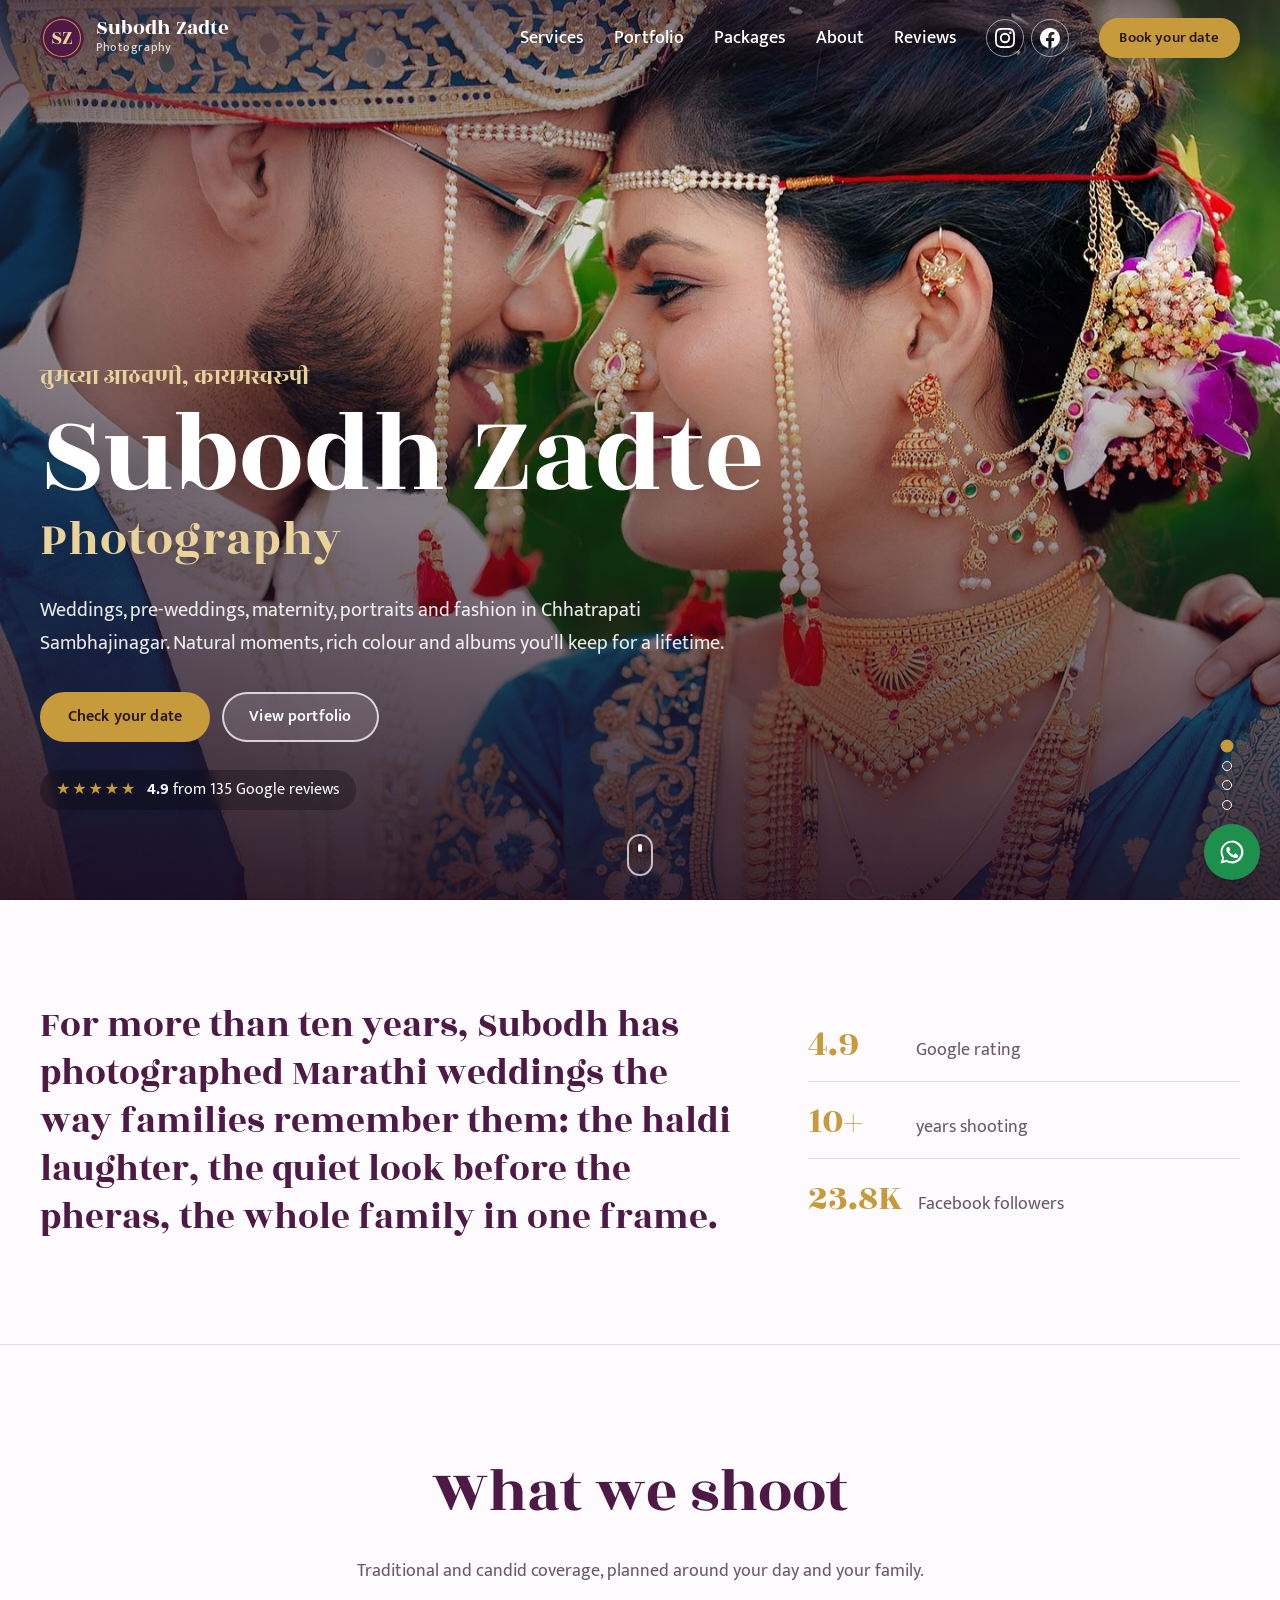
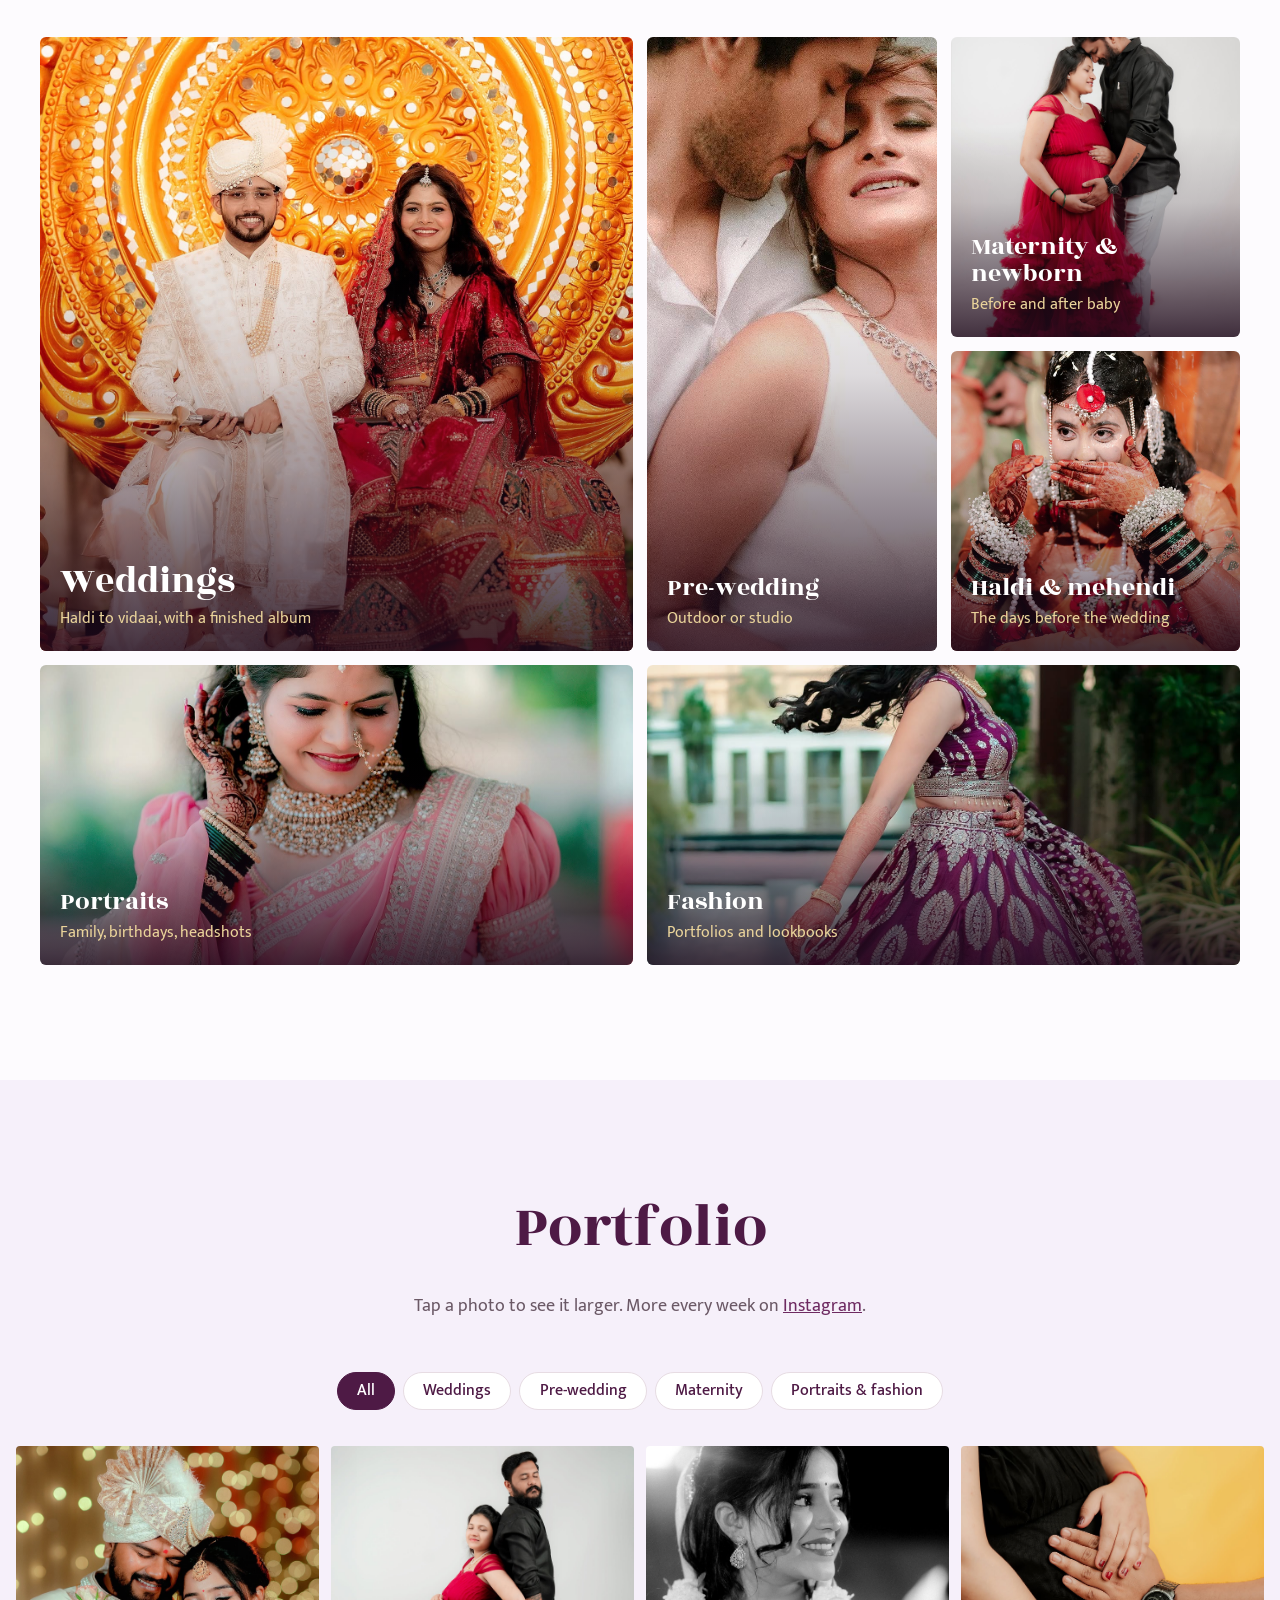
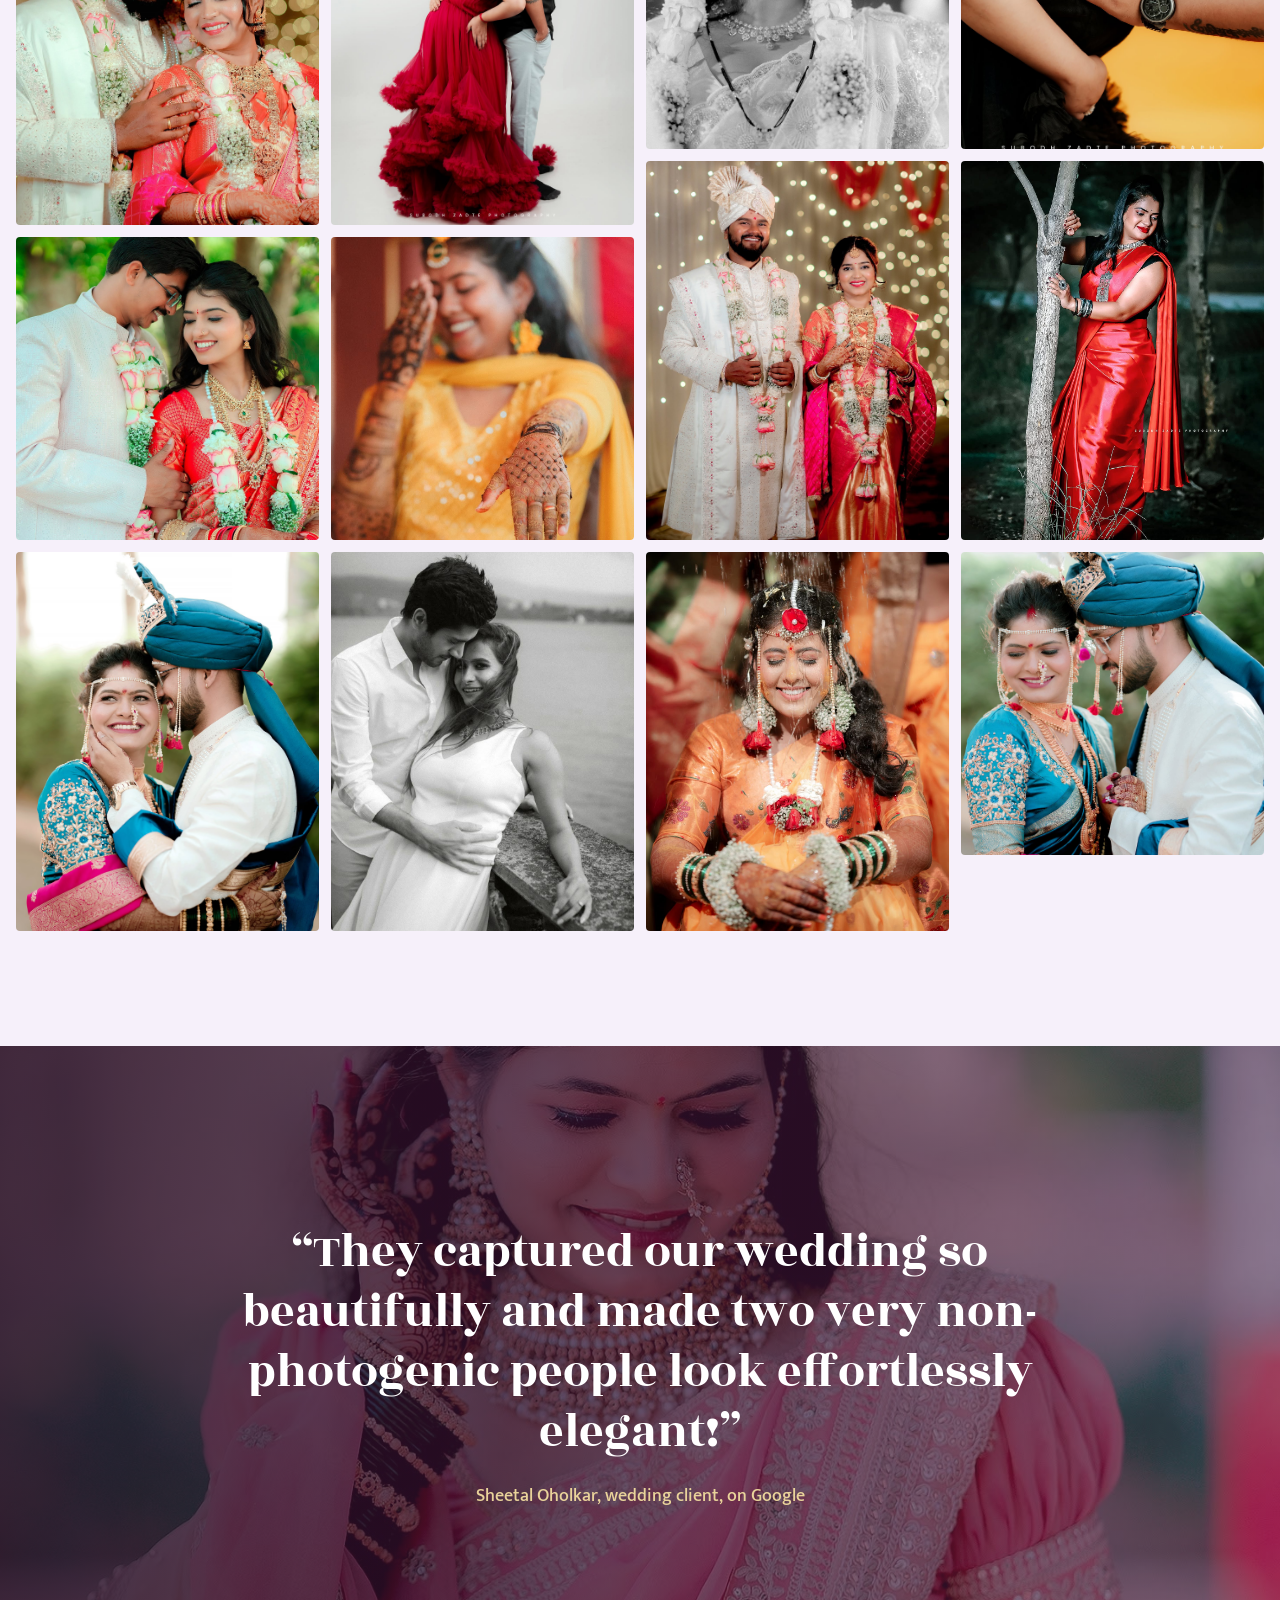
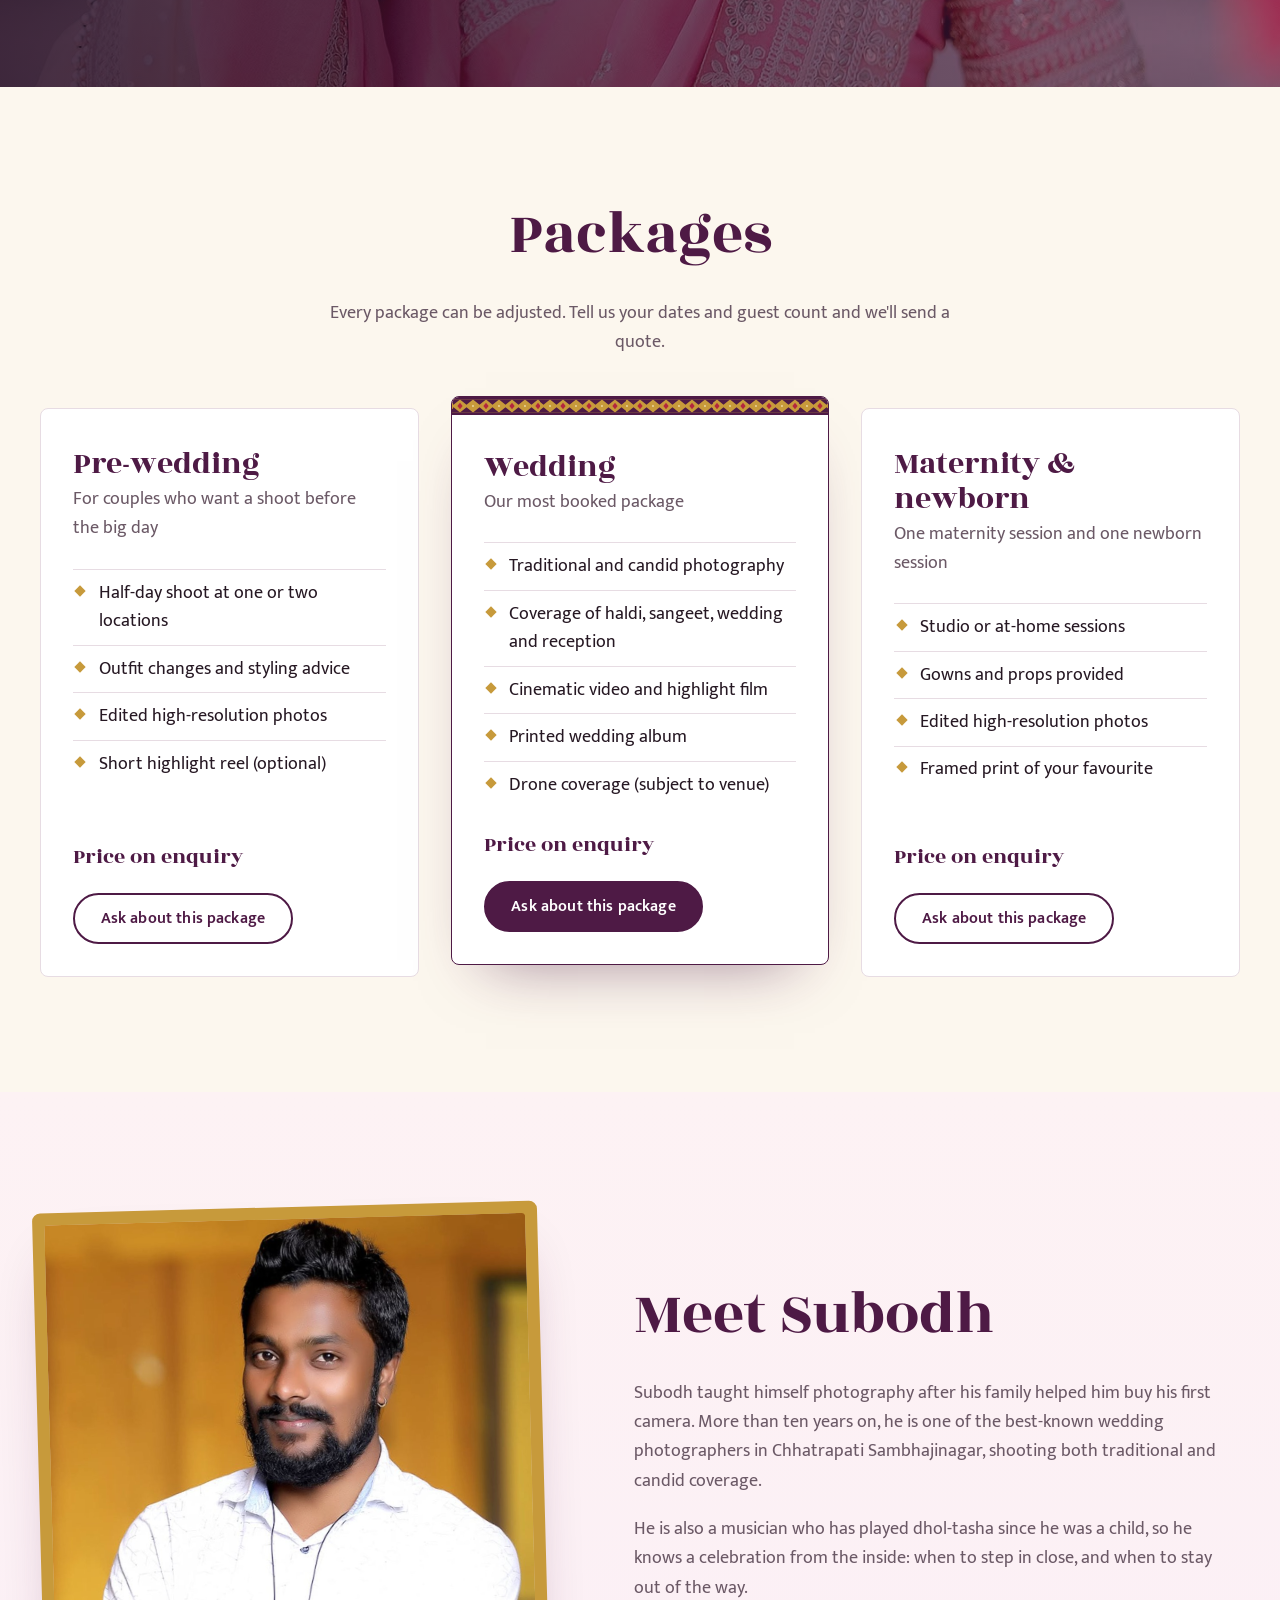
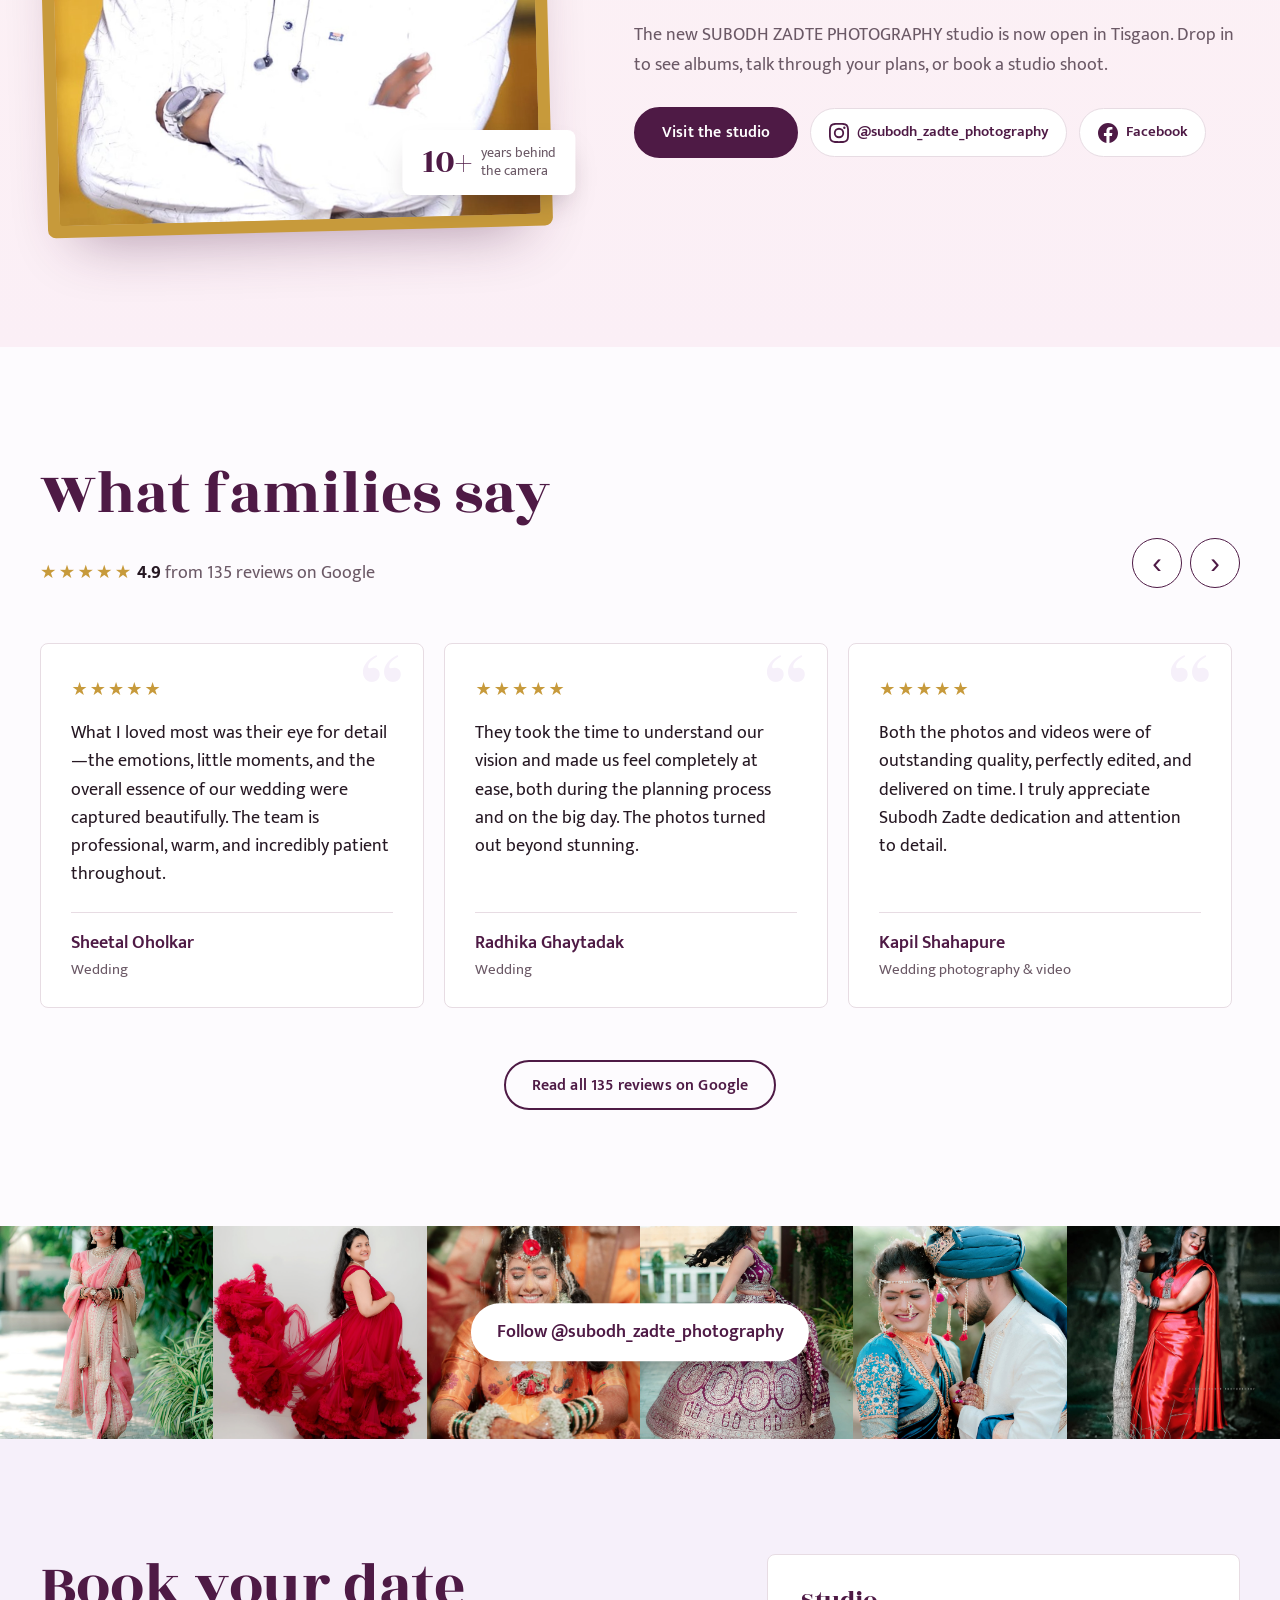
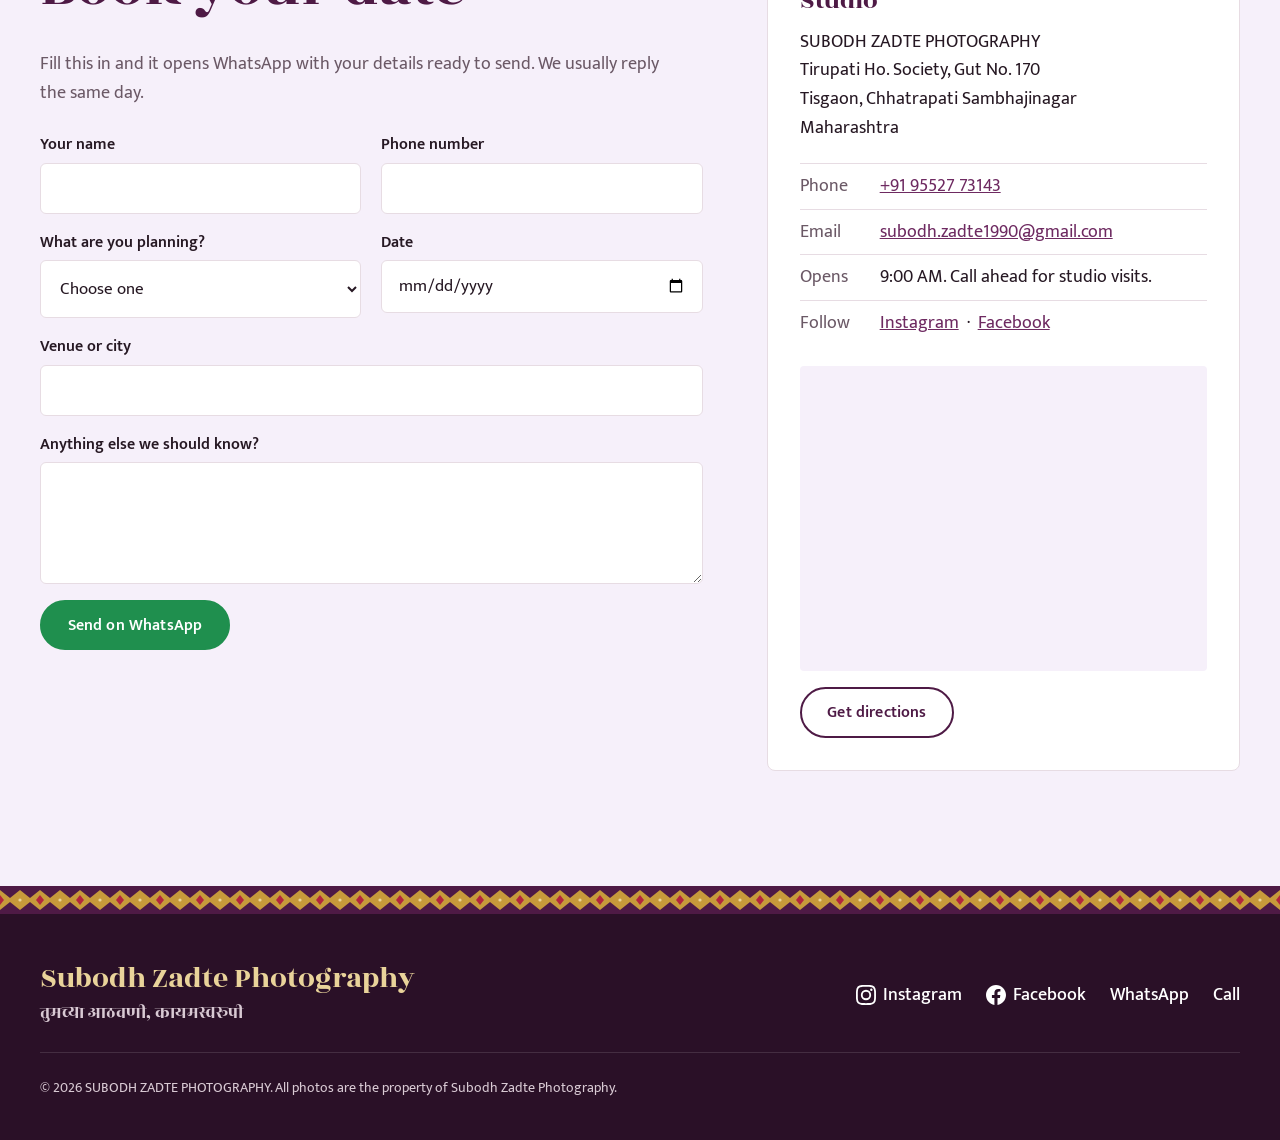
==== index.html @ 50c6add5 "init commit" ====
<!DOCTYPE html>
<html lang="en">
<head>
  <meta charset="utf-8">
  <meta name="viewport" content="width=device-width, initial-scale=1">
  <title>Subodh Zadte Photography | Wedding &amp; Portrait Photographer in Chhatrapati Sambhajinagar</title>
  <meta name="description" content="Wedding, pre-wedding, maternity, portrait and fashion photography in Chhatrapati Sambhajinagar (Aurangabad). Rated 4.9 on Google from 135 reviews. Check your date on WhatsApp.">
  <meta name="theme-color" content="#4E1A45">
  <meta property="og:title" content="Subodh Zadte Photography">
  <meta property="og:description" content="Wedding, pre-wedding, maternity, portrait and fashion photography in Chhatrapati Sambhajinagar.">
  <meta property="og:type" content="website">
  <meta property="og:image" content="images/og-image.jpg">
  <link rel="icon" href="images/favicon.svg" type="image/svg+xml">
  <link rel="preconnect" href="https://fonts.googleapis.com">
  <link rel="preconnect" href="https://fonts.gstatic.com" crossorigin>
  <link href="https://fonts.googleapis.com/css2?family=Mukta:wght@300;400;500;600;700&family=Rozha+One&display=swap" rel="stylesheet">
  <link rel="preload" as="image" href="images/hero-main.jpg">
  <link rel="stylesheet" href="css/style.css">
  <script type="application/ld+json">
  {
    "@context": "https://schema.org",
    "@type": "ProfessionalService",
    "name": "SUBODH ZADTE PHOTOGRAPHY",
    "description": "Wedding, pre-wedding, maternity, portrait and fashion photography.",
    "telephone": "+91-95527-73143",
    "email": "subodh.zadte1990@gmail.com",
    "image": "images/og-image.jpg",
    "address": {
      "@type": "PostalAddress",
      "streetAddress": "Tirupati Ho. Society, Gut No. 170",
      "addressLocality": "Tisgaon",
      "addressRegion": "Maharashtra",
      "addressCountry": "IN"
    },
    "sameAs": ["https://www.instagram.com/subodh_zadte_photography/", "https://www.facebook.com/subodhzadte143"]
  }
  </script>
</head>
<body>
  <a class="skip" href="#main">Skip to content</a>

  <header class="site-header" id="top">
    <div class="wrap header-inner">
      <a class="brand" href="#top" aria-label="Subodh Zadte Photography, home">
        <span class="brand-mark" aria-hidden="true">SZ</span>
        <span class="brand-name">Subodh Zadte<span>Photography</span></span>
      </a>
      <button class="nav-toggle" aria-expanded="false" aria-controls="site-nav">
        <span class="sr-only">Menu</span><span class="bars" aria-hidden="true"></span>
      </button>
      <nav id="site-nav" class="site-nav" aria-label="Main">
        <a href="#services">Services</a>
        <a href="#work">Portfolio</a>
        <a href="#packages">Packages</a>
        <a href="#about">About</a>
        <a href="#reviews">Reviews</a>
        <div class="social social-header"><a href="https://www.instagram.com/subodh_zadte_photography/" target="_blank" rel="noopener" aria-label="Instagram: @subodh_zadte_photography"><svg viewBox="0 0 24 24" width="20" height="20" aria-hidden="true"><path fill="currentColor" d="M12 2.2c3.2 0 3.6 0 4.8.1 3.3.1 4.8 1.7 4.9 4.9.1 1.3.1 1.6.1 4.8s0 3.6-.1 4.8c-.1 3.2-1.7 4.8-4.9 4.9-1.3.1-1.6.1-4.8.1s-3.6 0-4.8-.1c-3.3-.1-4.8-1.7-4.9-4.9C2.2 15.6 2.2 15.2 2.2 12s0-3.6.1-4.8C2.4 3.9 3.9 2.4 7.2 2.3 8.4 2.2 8.8 2.2 12 2.2zM12 0C8.7 0 8.3 0 7.1.1 2.7.3.3 2.7.1 7.1 0 8.3 0 8.7 0 12s0 3.7.1 4.9c.2 4.4 2.6 6.8 7 7 1.2.1 1.6.1 4.9.1s3.7 0 4.9-.1c4.4-.2 6.8-2.6 7-7 .1-1.2.1-1.6.1-4.9s0-3.7-.1-4.9c-.2-4.4-2.6-6.8-7-7C15.7 0 15.3 0 12 0zm0 5.8a6.2 6.2 0 1 0 0 12.4 6.2 6.2 0 0 0 0-12.4zM12 16a4 4 0 1 1 0-8 4 4 0 0 1 0 8zm6.4-11.8a1.4 1.4 0 1 0 0 2.9 1.4 1.4 0 0 0 0-2.9z"/></svg></a><a href="https://www.facebook.com/subodhzadte143" target="_blank" rel="noopener" aria-label="Facebook: Subodh Zadte"><svg viewBox="0 0 24 24" width="20" height="20" aria-hidden="true"><path fill="currentColor" d="M24 12.1C24 5.4 18.6 0 12 0S0 5.4 0 12.1c0 6 4.4 11 10.1 11.9v-8.4H7.1v-3.5h3V9.4c0-3 1.8-4.7 4.5-4.7 1.3 0 2.7.2 2.7.2v3h-1.5c-1.5 0-2 .9-2 1.9v2.3h3.4l-.5 3.5h-2.9V24C19.6 23.1 24 18.1 24 12.1z"/></svg></a></div>
        <a class="btn btn-small" href="#contact">Book your date</a>
      </nav>
    </div>
  </header>

  <main id="main">
    <!-- HERO: full-screen slideshow -->
    <section class="hero" aria-label="Featured photographs">
      <div class="hero-slides">
        <div class="hero-slide is-active" style="background-image:url('images/hero-main.jpg')" role="img" aria-label="Bride and groom in traditional Maharashtrian wedding attire"></div>
        <div class="hero-slide" data-bg="images/service-wedding.jpg" role="img" aria-label="Couple seated on a decorated wedding stage"></div>
        <div class="hero-slide" data-bg="images/prewedding-1.jpg" role="img" aria-label="Couple in garlands at their engagement"></div>
        <div class="hero-slide" data-bg="images/wedding-1.jpg" role="img" aria-label="Groom and bride smiling under fairy lights"></div>
      </div>
      <div class="hero-shade" aria-hidden="true"></div>
      <div class="wrap hero-content">
        <p class="hero-marathi" lang="mr">तुमच्या आठवणी, कायमस्वरूपी</p>
        <h1>Subodh Zadte<span>Photography</span></h1>
        <p class="hero-lede">Weddings, pre-weddings, maternity, portraits and fashion in Chhatrapati Sambhajinagar. Natural moments, rich colour and albums you'll keep for a lifetime.</p>
        <div class="hero-actions">
          <a class="btn btn-gold" href="#contact">Check your date</a>
          <a class="btn btn-light" href="#work">View portfolio</a>
        </div>
        <a class="hero-rating" href="https://www.google.com/search?q=subodh+zadte+photography" target="_blank" rel="noopener">
          <span class="stars" aria-hidden="true">★★★★★</span>
          <span><strong>4.9</strong> from 135 Google reviews</span>
        </a>
      </div>
      <div class="hero-dots" role="group" aria-label="Choose slide">
        <button class="is-active" aria-label="Slide 1"></button>
        <button aria-label="Slide 2"></button>
        <button aria-label="Slide 3"></button>
        <button aria-label="Slide 4"></button>
      </div>
      <a class="hero-scroll" href="#intro" aria-label="Scroll to introduction"><span></span></a>
    </section>

    <!-- INTRO -->
    <section class="intro" id="intro">
      <div class="wrap intro-inner">
        <p class="intro-text">For more than ten years, Subodh has photographed Marathi weddings the way families remember them: the haldi laughter, the quiet look before the pheras, the whole family in one frame.</p>
        <ul class="facts">
          <li><strong>4.9</strong><span>Google rating</span></li>
          <li><strong>10+</strong><span>years shooting</span></li>
          <li><strong>23.8K</strong><span>Facebook followers</span></li>
        </ul>
      </div>
    </section>

    <!-- SERVICES -->
    <section class="section" id="services">
      <div class="wrap">
        <header class="section-head center">
          <h2>What we shoot</h2>
          <p>Traditional and candid coverage, planned around your day and your family.</p>
        </header>
        <div class="services">
          <a class="service service-lg" href="#contact" data-package="Wedding">
            <span class="ph" data-img="images/service-wedding.jpg" role="img" aria-label="Wedding couple on stage"></span>
            <div class="service-text"><h3>Weddings</h3><span>Haldi to vidaai, with a finished album</span></div>
          </a>
          <a class="service" href="#contact" data-package="Pre-wedding">
            <span class="ph" data-img="images/service-prewedding.jpg" role="img" aria-label="Pre-wedding couple"></span>
            <div class="service-text"><h3>Pre-wedding</h3><span>Outdoor or studio</span></div>
          </a>
          <a class="service" href="#contact" data-package="Maternity">
            <span class="ph" data-img="images/service-maternity.jpg" role="img" aria-label="Maternity shoot"></span>
            <div class="service-text"><h3>Maternity &amp; newborn</h3><span>Before and after baby</span></div>
          </a>
          <a class="service" href="#contact" data-package="Wedding">
            <span class="ph" data-img="images/service-haldi.jpg" role="img" aria-label="Bride at her haldi"></span>
            <div class="service-text"><h3>Haldi &amp; mehendi</h3><span>The days before the wedding</span></div>
          </a>
          <a class="service" href="#contact" data-package="Portrait / family">
            <span class="ph" data-img="images/service-portrait.jpg" role="img" aria-label="Portrait in a pink saree"></span>
            <div class="service-text"><h3>Portraits</h3><span>Family, birthdays, headshots</span></div>
          </a>
          <a class="service" href="#contact" data-package="Fashion">
            <span class="ph" data-img="images/service-fashion.jpg" role="img" aria-label="Fashion shoot in a lehenga"></span>
            <div class="service-text"><h3>Fashion</h3><span>Portfolios and lookbooks</span></div>
          </a>
        </div>
      </div>
    </section>

    <!-- GALLERY -->
    <section class="section section-tint" id="work">
      <div class="wrap wrap-wide">
        <header class="section-head center">
          <h2>Portfolio</h2>
          <p>Tap a photo to see it larger. More every week on <a href="https://www.instagram.com/subodh_zadte_photography/" target="_blank" rel="noopener">Instagram</a>.</p>
        </header>
        <div class="filters" role="group" aria-label="Filter photos">
          <button class="chip is-active" data-filter="all" aria-pressed="true">All</button>
          <button class="chip" data-filter="wedding" aria-pressed="false">Weddings</button>
          <button class="chip" data-filter="prewedding" aria-pressed="false">Pre-wedding</button>
          <button class="chip" data-filter="maternity" aria-pressed="false">Maternity</button>
          <button class="chip" data-filter="portrait" aria-pressed="false">Portraits &amp; fashion</button>
        </div>
        <div class="gallery">
          <button class="shot tall" data-cat="wedding"><span class="ph" data-img="images/wedding-1.jpg"></span><span class="sr-only">Groom and bride under fairy lights</span></button>
          <button class="shot"      data-cat="prewedding"><span class="ph" data-img="images/prewedding-1.jpg"></span><span class="sr-only">Engagement couple with garlands</span></button>
          <button class="shot tall" data-cat="wedding"><span class="ph" data-img="images/wedding-2.jpg"></span><span class="sr-only">Couple in blue pheta and Paithani</span></button>
          <button class="shot tall" data-cat="maternity"><span class="ph" data-img="images/maternity-1.jpg"></span><span class="sr-only">Maternity couple in the studio</span></button>
          <button class="shot"      data-cat="wedding"><span class="ph" data-img="images/wedding-4.jpg"></span><span class="sr-only">Bride showing her mehendi</span></button>
          <button class="shot tall" data-cat="prewedding"><span class="ph" data-img="images/prewedding-2.jpg"></span><span class="sr-only">Black and white pre-wedding portrait by the lake</span></button>
          <button class="shot"      data-cat="portrait"><span class="ph" data-img="images/portrait-1.jpg"></span><span class="sr-only">Black and white bridal portrait</span></button>
          <button class="shot tall" data-cat="wedding"><span class="ph" data-img="images/wedding-3.jpg"></span><span class="sr-only">Bride and groom with varmala</span></button>
          <button class="shot tall" data-cat="wedding"><span class="ph" data-img="images/wedding-5.jpg"></span><span class="sr-only">Bride laughing at her haldi</span></button>
          <button class="shot"      data-cat="maternity"><span class="ph" data-img="images/maternity-2.jpg"></span><span class="sr-only">Hands on a baby bump</span></button>
          <button class="shot tall" data-cat="portrait"><span class="ph" data-img="images/fashion-1.jpg"></span><span class="sr-only">Portrait in a red saree in the woods</span></button>
          <button class="shot"      data-cat="prewedding"><span class="ph" data-img="images/prewedding-3.jpg"></span><span class="sr-only">Couple sharing a quiet moment</span></button>
        </div>
      </div>
    </section>

    <!-- QUOTE BAND -->
    <section class="quote-band" aria-label="Client review">
      <div class="quote-bg" data-bg="images/service-portrait.jpg" aria-hidden="true"></div>
      <figure class="wrap quote-inner">
        <blockquote>“They captured our wedding so beautifully and made two very non-photogenic people look effortlessly elegant!”</blockquote>
        <figcaption>Sheetal Oholkar, wedding client, on Google</figcaption>
      </figure>
    </section>

    <!-- PACKAGES -->
    <section class="section section-champagne" id="packages">
      <div class="wrap">
        <header class="section-head center">
          <h2>Packages</h2>
          <p>Every package can be adjusted. Tell us your dates and guest count and we'll send a quote.</p>
        </header>
        <div class="packages">
          <article class="package">
            <h3>Pre-wedding</h3>
            <p class="package-for">For couples who want a shoot before the big day</p>
            <ul>
              <li>Half-day shoot at one or two locations</li>
              <li>Outfit changes and styling advice</li>
              <li>Edited high-resolution photos</li>
              <li>Short highlight reel (optional)</li>
            </ul>
            <p class="price" data-price="">Price on enquiry</p>
            <a class="btn btn-ghost" href="#contact" data-package="Pre-wedding">Ask about this package</a>
          </article>
          <article class="package package-main">
            <div class="zari zari-thin" aria-hidden="true"></div>
            <h3>Wedding</h3>
            <p class="package-for">Our most booked package</p>
            <ul>
              <li>Traditional and candid photography</li>
              <li>Coverage of haldi, sangeet, wedding and reception</li>
              <li>Cinematic video and highlight film</li>
              <li>Printed wedding album</li>
              <li>Drone coverage (subject to venue)</li>
            </ul>
            <p class="price" data-price="">Price on enquiry</p>
            <a class="btn" href="#contact" data-package="Wedding">Ask about this package</a>
          </article>
          <article class="package">
            <h3>Maternity &amp; newborn</h3>
            <p class="package-for">One maternity session and one newborn session</p>
            <ul>
              <li>Studio or at-home sessions</li>
              <li>Gowns and props provided</li>
              <li>Edited high-resolution photos</li>
              <li>Framed print of your favourite</li>
            </ul>
            <p class="price" data-price="">Price on enquiry</p>
            <a class="btn btn-ghost" href="#contact" data-package="Maternity &amp; newborn">Ask about this package</a>
          </article>
        </div>
      </div>
    </section>

    <!-- ABOUT -->
    <section class="section section-blush" id="about">
      <div class="wrap about-grid">
        <div class="about-photo">
          <div class="ph" data-img="images/about-subodh.jpg" role="img" aria-label="Portrait of Subodh Zadte"></div>
          <div class="about-badge"><strong>10+</strong><span>years behind<br>the camera</span></div>
        </div>
        <div class="about-copy">
          <h2>Meet Subodh</h2>
          <p>Subodh taught himself photography after his family helped him buy his first camera. More than ten years on, he is one of the best-known wedding photographers in Chhatrapati Sambhajinagar, shooting both traditional and candid coverage.</p>
          <p>He is also a musician who has played dhol-tasha since he was a child, so he knows a celebration from the inside: when to step in close, and when to stay out of the way.</p>
          <p>The new SUBODH ZADTE PHOTOGRAPHY studio is now open in Tisgaon. Drop in to see albums, talk through your plans, or book a studio shoot.</p>
          <div class="about-actions">
            <a class="btn" href="#contact">Visit the studio</a>
            <a class="social-pill" href="https://www.instagram.com/subodh_zadte_photography/" target="_blank" rel="noopener"><svg viewBox="0 0 24 24" width="20" height="20" aria-hidden="true"><path fill="currentColor" d="M12 2.2c3.2 0 3.6 0 4.8.1 3.3.1 4.8 1.7 4.9 4.9.1 1.3.1 1.6.1 4.8s0 3.6-.1 4.8c-.1 3.2-1.7 4.8-4.9 4.9-1.3.1-1.6.1-4.8.1s-3.6 0-4.8-.1c-3.3-.1-4.8-1.7-4.9-4.9C2.2 15.6 2.2 15.2 2.2 12s0-3.6.1-4.8C2.4 3.9 3.9 2.4 7.2 2.3 8.4 2.2 8.8 2.2 12 2.2zM12 0C8.7 0 8.3 0 7.1.1 2.7.3.3 2.7.1 7.1 0 8.3 0 8.7 0 12s0 3.7.1 4.9c.2 4.4 2.6 6.8 7 7 1.2.1 1.6.1 4.9.1s3.7 0 4.9-.1c4.4-.2 6.8-2.6 7-7 .1-1.2.1-1.6.1-4.9s0-3.7-.1-4.9c-.2-4.4-2.6-6.8-7-7C15.7 0 15.3 0 12 0zm0 5.8a6.2 6.2 0 1 0 0 12.4 6.2 6.2 0 0 0 0-12.4zM12 16a4 4 0 1 1 0-8 4 4 0 0 1 0 8zm6.4-11.8a1.4 1.4 0 1 0 0 2.9 1.4 1.4 0 0 0 0-2.9z"/></svg><span>@subodh_zadte_photography</span></a>
            <a class="social-pill" href="https://www.facebook.com/subodhzadte143" target="_blank" rel="noopener"><svg viewBox="0 0 24 24" width="20" height="20" aria-hidden="true"><path fill="currentColor" d="M24 12.1C24 5.4 18.6 0 12 0S0 5.4 0 12.1c0 6 4.4 11 10.1 11.9v-8.4H7.1v-3.5h3V9.4c0-3 1.8-4.7 4.5-4.7 1.3 0 2.7.2 2.7.2v3h-1.5c-1.5 0-2 .9-2 1.9v2.3h3.4l-.5 3.5h-2.9V24C19.6 23.1 24 18.1 24 12.1z"/></svg><span>Facebook</span></a>
          </div>
        </div>
      </div>
    </section>

    <!-- REVIEWS -->
    <section class="section" id="reviews">
      <div class="wrap">
        <header class="section-head reviews-head">
          <div>
            <h2>What families say</h2>
            <p class="google-score"><span class="stars" aria-hidden="true">★★★★★</span> <strong>4.9</strong> from 135 reviews on Google</p>
          </div>
          <div class="slider-nav">
            <button class="slider-btn" data-dir="-1" aria-label="Previous reviews">&#8249;</button>
            <button class="slider-btn" data-dir="1" aria-label="Next reviews">&#8250;</button>
          </div>
        </header>
        <!-- Excerpts from public Google reviews, quoted word for word. -->
        <div class="reviews-track" tabindex="0" aria-label="Client reviews, scroll sideways for more">
          <figure class="review">
            <div class="stars" aria-label="5 out of 5 stars">★★★★★</div>
            <blockquote>What I loved most was their eye for detail—the emotions, little moments, and the overall essence of our wedding were captured beautifully. The team is professional, warm, and incredibly patient throughout.</blockquote>
            <figcaption><strong>Sheetal Oholkar</strong><span>Wedding</span></figcaption>
          </figure>
          <figure class="review">
            <div class="stars" aria-label="5 out of 5 stars">★★★★★</div>
            <blockquote>They took the time to understand our vision and made us feel completely at ease, both during the planning process and on the big day. The photos turned out beyond stunning.</blockquote>
            <figcaption><strong>Radhika Ghaytadak</strong><span>Wedding</span></figcaption>
          </figure>
          <figure class="review">
            <div class="stars" aria-label="5 out of 5 stars">★★★★★</div>
            <blockquote>Both the photos and videos were of outstanding quality, perfectly edited, and delivered on time. I truly appreciate Subodh Zadte dedication and attention to detail.</blockquote>
            <figcaption><strong>Kapil Shahapure</strong><span>Wedding photography &amp; video</span></figcaption>
          </figure>
          <figure class="review">
            <div class="stars" aria-label="5 out of 5 stars">★★★★★</div>
            <blockquote>Not only his images are stunning, but his editing and color work are really very great. … Subodh really surprised me and my family with his awesome album design.</blockquote>
            <figcaption><strong>Gaurav Sanap</strong><span>Engagement</span></figcaption>
          </figure>
          <figure class="review">
            <div class="stars" aria-label="5 out of 5 stars">★★★★★</div>
            <blockquote lang="mr">Subodh zadte यांची फोटोग्राफी खूप उत्तम आहे कारण त्यांनी काढलेला प्रत्येक फोटो खूप natural वाटतो..</blockquote>
            <figcaption><strong>Pooja Pawar</strong><span>Photoshoot</span></figcaption>
          </figure>
          <figure class="review">
            <div class="stars" aria-label="5 out of 5 stars">★★★★★</div>
            <blockquote>He brings amazing poses out of us, a very different kind of perception and frame selection, We were just enjoying the Day without knowing we are on photo shoot.</blockquote>
            <figcaption><strong>Vishal Rajguru</strong><span>Photoshoot</span></figcaption>
          </figure>
          <figure class="review">
            <div class="stars" aria-label="5 out of 5 stars">★★★★★</div>
            <blockquote>Absolutely loved the video♥️ The editing is beautiful, creative, and perfectly captured every special moment.</blockquote>
            <figcaption><strong>Anushka Joshi</strong><span>Video</span></figcaption>
          </figure>
          <figure class="review">
            <div class="stars" aria-label="5 out of 5 stars">★★★★★</div>
            <blockquote>SUBODH ZADTE was professional, friendly, and made everyone feel at ease throughout the shoot. … The colors were vibrant, and the composition was perfect.</blockquote>
            <figcaption><strong>Swapnil Rothe</strong><span>Engagement</span></figcaption>
          </figure>
        </div>
        <p class="reviews-more"><a class="btn btn-ghost" href="https://www.google.com/search?q=subodh+zadte+photography" target="_blank" rel="noopener">Read all 135 reviews on Google</a></p>
      </div>
    </section>

    <!-- INSTAGRAM STRIP -->
    <section class="insta" aria-label="Instagram">
      <a class="insta-grid" href="https://www.instagram.com/subodh_zadte_photography/" target="_blank" rel="noopener">
        <span class="ph" data-img="images/hero-2.jpg"></span>
        <span class="ph" data-img="images/hero-3.jpg"></span>
        <span class="ph" data-img="images/wedding-5.jpg"></span>
        <span class="ph" data-img="images/service-fashion.jpg"></span>
        <span class="ph" data-img="images/prewedding-3.jpg"></span>
        <span class="ph" data-img="images/fashion-1.jpg"></span>
        <span class="insta-label">Follow @subodh_zadte_photography</span>
      </a>
    </section>

    <!-- CONTACT -->
    <section class="section section-tint" id="contact">
      <div class="wrap contact-grid">
        <div class="contact-form-wrap">
          <h2>Book your date</h2>
          <p>Fill this in and it opens WhatsApp with your details ready to send. We usually reply the same day.</p>
          <form id="enquiry" class="enquiry" novalidate>
            <div class="field">
              <label for="f-name">Your name</label>
              <input id="f-name" name="name" type="text" autocomplete="name" required>
            </div>
            <div class="field">
              <label for="f-phone">Phone number</label>
              <input id="f-phone" name="phone" type="tel" autocomplete="tel" inputmode="tel" required>
            </div>
            <div class="field">
              <label for="f-type">What are you planning?</label>
              <select id="f-type" name="type" required>
                <option value="">Choose one</option>
                <option>Wedding</option>
                <option>Pre-wedding</option>
                <option>Engagement</option>
                <option>Maternity</option>
                <option>Newborn</option>
                <option>Maternity &amp; newborn</option>
                <option>Portrait / family</option>
                <option>Fashion</option>
                <option>Something else</option>
              </select>
            </div>
            <div class="field">
              <label for="f-date">Date</label>
              <input id="f-date" name="date" type="date">
            </div>
            <div class="field field-full">
              <label for="f-venue">Venue or city</label>
              <input id="f-venue" name="venue" type="text">
            </div>
            <div class="field field-full">
              <label for="f-msg">Anything else we should know?</label>
              <textarea id="f-msg" name="message" rows="4"></textarea>
            </div>
            <p class="form-error" id="form-error" role="alert" hidden></p>
            <button class="btn btn-wa" type="submit">Send on WhatsApp</button>
          </form>
        </div>

        <aside class="contact-info">
          <h3>Studio</h3>
          <address>
            SUBODH ZADTE PHOTOGRAPHY<br>
            Tirupati Ho. Society, Gut No. 170<br>
            Tisgaon, Chhatrapati Sambhajinagar<br>
            Maharashtra
          </address>
          <dl class="contact-list">
            <div><dt>Phone</dt><dd><a href="tel:+919552773143">+91 95527 73143</a></dd></div>
            <div><dt>Email</dt><dd><a href="mailto:subodh.zadte1990@gmail.com">subodh.zadte1990@gmail.com</a></dd></div>
            <div><dt>Opens</dt><dd>9:00 AM. Call ahead for studio visits.</dd></div>
            <div><dt>Follow</dt><dd><a href="https://www.instagram.com/subodh_zadte_photography/" target="_blank" rel="noopener">Instagram</a> &nbsp;·&nbsp; <a href="https://www.facebook.com/subodhzadte143" target="_blank" rel="noopener">Facebook</a></dd></div>
          </dl>
          <div class="map">
            <iframe title="Map to SUBODH ZADTE PHOTOGRAPHY" loading="lazy" referrerpolicy="no-referrer-when-downgrade"
              src="https://www.google.com/maps?q=SUBODH+ZADTE+PHOTOGRAPHY+Tisgaon+Maharashtra&output=embed"></iframe>
          </div>
          <a class="btn btn-ghost" href="https://www.google.com/maps/search/?api=1&query=SUBODH+ZADTE+PHOTOGRAPHY+Tisgaon" target="_blank" rel="noopener">Get directions</a>
        </aside>
      </div>
    </section>
  </main>

  <footer class="site-footer">
    <div class="zari zari-band" aria-hidden="true"></div>
    <div class="wrap footer-inner">
      <div>
        <p class="footer-brand">Subodh Zadte Photography</p>
        <p lang="mr" class="footer-marathi">तुमच्या आठवणी, कायमस्वरूपी</p>
      </div>
      <nav class="footer-links" aria-label="Social">
        <a class="footer-icon" href="https://www.instagram.com/subodh_zadte_photography/" target="_blank" rel="noopener"><svg viewBox="0 0 24 24" width="20" height="20" aria-hidden="true"><path fill="currentColor" d="M12 2.2c3.2 0 3.6 0 4.8.1 3.3.1 4.8 1.7 4.9 4.9.1 1.3.1 1.6.1 4.8s0 3.6-.1 4.8c-.1 3.2-1.7 4.8-4.9 4.9-1.3.1-1.6.1-4.8.1s-3.6 0-4.8-.1c-3.3-.1-4.8-1.7-4.9-4.9C2.2 15.6 2.2 15.2 2.2 12s0-3.6.1-4.8C2.4 3.9 3.9 2.4 7.2 2.3 8.4 2.2 8.8 2.2 12 2.2zM12 0C8.7 0 8.3 0 7.1.1 2.7.3.3 2.7.1 7.1 0 8.3 0 8.7 0 12s0 3.7.1 4.9c.2 4.4 2.6 6.8 7 7 1.2.1 1.6.1 4.9.1s3.7 0 4.9-.1c4.4-.2 6.8-2.6 7-7 .1-1.2.1-1.6.1-4.9s0-3.7-.1-4.9c-.2-4.4-2.6-6.8-7-7C15.7 0 15.3 0 12 0zm0 5.8a6.2 6.2 0 1 0 0 12.4 6.2 6.2 0 0 0 0-12.4zM12 16a4 4 0 1 1 0-8 4 4 0 0 1 0 8zm6.4-11.8a1.4 1.4 0 1 0 0 2.9 1.4 1.4 0 0 0 0-2.9z"/></svg><span>Instagram</span></a>
        <a class="footer-icon" href="https://www.facebook.com/subodhzadte143" target="_blank" rel="noopener"><svg viewBox="0 0 24 24" width="20" height="20" aria-hidden="true"><path fill="currentColor" d="M24 12.1C24 5.4 18.6 0 12 0S0 5.4 0 12.1c0 6 4.4 11 10.1 11.9v-8.4H7.1v-3.5h3V9.4c0-3 1.8-4.7 4.5-4.7 1.3 0 2.7.2 2.7.2v3h-1.5c-1.5 0-2 .9-2 1.9v2.3h3.4l-.5 3.5h-2.9V24C19.6 23.1 24 18.1 24 12.1z"/></svg><span>Facebook</span></a>
        <a href="https://wa.me/919552773143" target="_blank" rel="noopener">WhatsApp</a>
        <a href="tel:+919552773143">Call</a>
      </nav>
      <p class="copyright">&copy; <span id="year">2026</span> SUBODH ZADTE PHOTOGRAPHY. All photos are the property of Subodh Zadte Photography.</p>
    </div>
  </footer>

  <a class="wa-float" href="https://wa.me/919552773143" target="_blank" rel="noopener" aria-label="Chat on WhatsApp">
    <svg viewBox="0 0 32 32" width="28" height="28" aria-hidden="true"><path fill="currentColor" d="M16 3a13 13 0 0 0-11.2 19.6L3 29l6.6-1.7A13 13 0 1 0 16 3zm0 23.7c-2 0-4-.6-5.7-1.6l-.4-.2-3.9 1 1-3.8-.3-.4A10.7 10.7 0 1 1 16 26.7zm5.9-8c-.3-.2-1.900-1-2.200-1-.3-.1-.5-.2-.7.2l-1 1.2c-.2.2-.4.3-.7.1a8.8 8.8 0 0 1-4.4-3.8c-.3-.6.3-.5 1-1.8.1-.2 0-.4 0-.5l-1-2.4c-.3-.6-.5-.5-.7-.5h-.6c-.2 0-.6.1-.9.4-.3.3-1.2 1.1-1.2 2.8s1.2 3.2 1.4 3.5c.2.2 2.4 3.7 5.8 5.2 2.2.9 3 1 4.1.8.7-.1 1.9-.8 2.2-1.5.3-.7.3-1.4.2-1.5l-.6-.3z"/></svg>
  </a>

  <dialog class="lightbox" id="lightbox" aria-label="Photo viewer">
    <button class="lb-close" aria-label="Close">&times;</button>
    <button class="lb-nav lb-prev" aria-label="Previous photo">&#8249;</button>
    <div class="lb-stage"><div class="ph lb-ph"></div></div>
    <button class="lb-nav lb-next" aria-label="Next photo">&#8250;</button>
  </dialog>

  <script src="js/main.js"></script>
</body>
</html>
---- css/style.css ----
/* SUBODH ZADTE PHOTOGRAPHY
   Photo-led layout on light backgrounds. Accents from Paithani silk:
   deep purple, zari gold, kumkum red. */
:root {
  --paithani: #4E1A45;
  --paithani-2: #6E2A61;
  --zari: #C79A3B;
  --zari-light: #E9D39A;
  --kumkum: #B3263E;
  --paper: #FDFBFE;
  --tint: #F6F0FA;
  --champagne: #FCF7EE;
  --blush: #FDF2F4;
  --ink: #261823;
  --muted: #6B5966;
  --line: #E7DCE3;
  --wa: #1F8F4E;

  --display: "Rozha One", "Tiro Devanagari Marathi", Georgia, serif;
  --body: "Mukta", system-ui, -apple-system, "Segoe UI", sans-serif;

  --wrap: 1200px;
  --gap: clamp(1rem, 2.5vw, 2rem);
  --section: clamp(4.5rem, 9vw, 8rem);
  --radius: 4px;
  --ease: cubic-bezier(.2, .7, .2, 1);

  --zari-tile: url("data:image/svg+xml,%3Csvg xmlns='http://www.w3.org/2000/svg' width='40' height='28' viewBox='0 0 40 28'%3E%3Crect width='40' height='28' fill='%234E1A45'/%3E%3Crect y='4' width='40' height='20' fill='%23C79A3B'/%3E%3Cpath d='M0 4 10 12 20 4 30 12 40 4Z' fill='%234E1A45'/%3E%3Cpath d='M0 24 10 16 20 24 30 16 40 24Z' fill='%234E1A45'/%3E%3Cpath d='M20 9 24 14 20 19 16 14Z' fill='%23B3263E'/%3E%3Ccircle cx='0' cy='14' r='1.6' fill='%23E9D39A'/%3E%3Ccircle cx='40' cy='14' r='1.6' fill='%23E9D39A'/%3E%3C/svg%3E");
}

*, *::before, *::after { box-sizing: border-box; }
html { scroll-behavior: smooth; scroll-padding-top: 72px; }
body {
  margin: 0;
  font-family: var(--body);
  font-size: 1.125rem;
  line-height: 1.6;
  color: var(--ink);
  background: var(--paper);
  -webkit-font-smoothing: antialiased;
}
img { max-width: 100%; display: block; }
a { color: var(--paithani-2); }
a:hover { color: var(--kumkum); }
:focus-visible { outline: 3px solid var(--zari); outline-offset: 3px; }
h1, h2, h3 { font-family: var(--display); font-weight: 400; line-height: 1.08; margin: 0 0 .5em; color: var(--paithani); }
h2 { font-size: clamp(2.4rem, 5vw, 3.8rem); }
h3 { font-size: 1.6rem; }
p { margin: 0 0 1em; }

.wrap { width: min(100% - 2.5rem, var(--wrap)); margin-inline: auto; }
.wrap-wide { width: min(100% - 2rem, 1440px); }
.sr-only { position: absolute; width: 1px; height: 1px; overflow: hidden; clip: rect(0 0 0 0); white-space: nowrap; }
.skip { position: absolute; left: -999px; top: 0; background: var(--ink); color: #fff; padding: .6rem 1rem; z-index: 100; }
.skip:focus { left: 1rem; }

/* Buttons */
.btn {
  display: inline-flex; align-items: center; justify-content: center; gap: .5rem;
  padding: .85rem 1.6rem;
  font: 600 1rem/1.2 var(--body); letter-spacing: .01em;
  color: #fff; background: var(--paithani);
  border: 2px solid var(--paithani); border-radius: 999px;
  text-decoration: none; cursor: pointer;
  transition: background-color .2s, color .2s, border-color .2s;
}
.btn:hover { background: var(--kumkum); border-color: var(--kumkum); color: #fff; }
.btn-ghost { background: transparent; color: var(--paithani); }
.btn-ghost:hover { background: var(--paithani); border-color: var(--paithani); color: #fff; }
.btn-gold { background: var(--zari); border-color: var(--zari); color: var(--ink); }
.btn-gold:hover { background: var(--zari-light); border-color: var(--zari-light); color: var(--ink); }
.btn-light { background: rgba(255,255,255,.12); border-color: rgba(255,255,255,.75); color: #fff; backdrop-filter: blur(4px); }
.btn-light:hover { background: #fff; border-color: #fff; color: var(--paithani); }
.btn-wa { background: var(--wa); border-color: var(--wa); }
.btn-wa:hover { background: #17733e; border-color: #17733e; }
.btn-small { padding: .55rem 1.15rem; font-size: .95rem; }

.zari { background: var(--zari-tile) repeat-x center / auto 100%; height: 28px; }
.zari-thin { height: 18px; }
.stars { color: var(--zari); letter-spacing: .12em; }

/* Header: transparent over the hero, solid once scrolled */
.site-header {
  position: fixed; inset: 0 0 auto 0; z-index: 50;
  transition: background-color .3s, box-shadow .3s;
}
.header-inner { display: flex; align-items: center; justify-content: space-between; height: 76px; }
.brand { display: flex; align-items: center; gap: .75rem; text-decoration: none; color: #fff; }
.brand-mark {
  display: grid; place-items: center; width: 44px; height: 44px;
  font: 400 1.25rem/1 var(--display); color: var(--zari-light);
  background: var(--paithani); border-radius: 50%;
  box-shadow: inset 0 0 0 3px var(--paithani), inset 0 0 0 4px var(--zari);
}
.brand-name { font: 400 1.3rem/1 var(--display); display: flex; flex-direction: column; }
.brand-name span { font: 500 .78rem/1.5 var(--body); opacity: .8; letter-spacing: .06em; }
.site-nav { display: flex; align-items: center; gap: 1.9rem; }
.site-nav a:not(.btn) { color: #fff; text-decoration: none; font-weight: 500; position: relative; }
.site-nav a:not(.btn)::after { content: ""; position: absolute; left: 0; right: 0; bottom: -4px; height: 2px; background: var(--zari); transform: scaleX(0); transition: transform .25s var(--ease); }
.site-nav a:not(.btn):hover::after { transform: scaleX(1); }
.site-header .btn-small { background: var(--zari); border-color: var(--zari); color: var(--ink); }
.site-header .btn-small:hover { background: #fff; border-color: #fff; }

.site-header.is-solid { background: rgba(253, 251, 254, .96); backdrop-filter: blur(10px); box-shadow: 0 1px 0 var(--line); }
.site-header.is-solid .brand, .site-header.is-solid .site-nav a:not(.btn) { color: var(--paithani); }
.site-header.is-solid .brand-name span { color: var(--muted); opacity: 1; }
.site-header.is-solid .btn-small { background: var(--paithani); border-color: var(--paithani); color: #fff; }
.site-header.is-solid .btn-small:hover { background: var(--kumkum); border-color: var(--kumkum); }

.nav-toggle { display: none; background: none; border: 0; padding: .5rem; cursor: pointer; }
.bars, .bars::before, .bars::after { display: block; width: 24px; height: 2px; background: #fff; position: relative; transition: transform .2s; }
.is-solid .bars, .is-solid .bars::before, .is-solid .bars::after { background: var(--paithani); }
.bars::before, .bars::after { content: ""; position: absolute; left: 0; }
.bars::before { top: -7px; } .bars::after { top: 7px; }
.nav-toggle[aria-expanded="true"] .bars { background: transparent; }
.nav-toggle[aria-expanded="true"] .bars::before { transform: translateY(7px) rotate(45deg); }
.nav-toggle[aria-expanded="true"] .bars::after { transform: translateY(-7px) rotate(-45deg); }

/* Photo slots */
.ph {
  position: relative; display: block; width: 100%;
  aspect-ratio: 4 / 5;
  background-color: #EFE6F3;
  background-size: cover; background-position: center;
  border-radius: var(--radius);
  overflow: hidden;
}

/* Hero */
.hero { position: relative; min-height: 100svh; display: flex; align-items: flex-end; color: #fff; overflow: hidden; background: var(--paithani); }
.hero-slides { position: absolute; inset: 0; }
.hero-slide {
  position: absolute; inset: 0;
  background-size: cover; background-position: center 30%;
  opacity: 0; transition: opacity 1.4s ease;
}
.hero-slide.is-active { opacity: 1; }
@media (prefers-reduced-motion: no-preference) {
  .hero-slide.is-active { animation: drift 9s ease-out both; }
  @keyframes drift { from { transform: scale(1.08); } to { transform: scale(1); } }
}
.hero-shade {
  position: absolute; inset: 0;
  background:
    linear-gradient(180deg, rgba(30, 10, 28, .55) 0%, rgba(30, 10, 28, 0) 22%),
    linear-gradient(0deg, rgba(30, 10, 28, .88) 0%, rgba(30, 10, 28, .45) 38%, rgba(30, 10, 28, 0) 70%),
    linear-gradient(90deg, rgba(30, 10, 28, .45) 0%, rgba(30, 10, 28, 0) 60%);
}
.hero-content { position: relative; padding: 9rem 0 clamp(4.5rem, 10vh, 7rem); }
.hero-marathi { font: 400 clamp(1.2rem, 2vw, 1.5rem)/1.3 var(--display); color: var(--zari-light); margin-bottom: .6rem; }
.hero h1 {
  font-size: clamp(3.4rem, 9vw, 7.5rem);
  line-height: .92; color: #fff; margin-bottom: 1.4rem;
  text-shadow: 0 2px 30px rgba(0,0,0,.25);
}
.hero h1 span { display: block; font-size: .42em; line-height: 1.3; color: var(--zari-light); letter-spacing: .02em; }
.hero-lede { font-size: clamp(1.1rem, 1.6vw, 1.3rem); max-width: 34em; color: rgba(255,255,255,.9); }
.hero-actions { display: flex; flex-wrap: wrap; gap: .75rem; margin: 2rem 0 1.75rem; }
.hero-rating { display: inline-flex; align-items: center; gap: .6rem; color: #fff; text-decoration: none; font-size: 1rem; padding: .45rem 1rem; border-radius: 999px; background: rgba(0,0,0,.25); backdrop-filter: blur(6px); }
.hero-rating:hover { color: var(--zari-light); }
.hero-dots { position: absolute; right: clamp(1.25rem, 4vw, 3rem); bottom: clamp(4.5rem, 10vh, 7rem); display: flex; flex-direction: column; gap: .6rem; }
.hero-dots button { width: 10px; height: 10px; padding: 0; border-radius: 50%; border: 1.5px solid #fff; background: transparent; cursor: pointer; transition: background-color .2s, transform .2s; }
.hero-dots button.is-active { background: var(--zari); border-color: var(--zari); transform: scale(1.3); }
.hero-scroll { position: absolute; left: 50%; bottom: 1.5rem; width: 26px; height: 42px; margin-left: -13px; border: 2px solid rgba(255,255,255,.7); border-radius: 14px; }
.hero-scroll span { position: absolute; left: 50%; top: 8px; width: 4px; height: 8px; margin-left: -2px; background: #fff; border-radius: 2px; }
@media (prefers-reduced-motion: no-preference) {
  .hero-scroll span { animation: wheel 1.8s infinite; }
  @keyframes wheel { 0% { opacity: 1; transform: translateY(0); } 100% { opacity: 0; transform: translateY(12px); } }
}

/* Intro */
.intro { background: var(--paper); padding: clamp(4rem, 8vw, 6.5rem) 0; border-bottom: 1px solid var(--line); }
.intro-inner { display: grid; grid-template-columns: 1.6fr 1fr; gap: clamp(2rem, 6vw, 5rem); align-items: center; }
.intro-text { font: 400 clamp(1.6rem, 3vw, 2.3rem)/1.3 var(--display); color: var(--paithani); margin: 0; }
.facts { list-style: none; margin: 0; padding: 0; display: grid; gap: 1.25rem; }
.facts li { display: flex; align-items: baseline; gap: 1rem; padding-bottom: 1rem; border-bottom: 1px solid var(--line); }
.facts li:last-child { border-bottom: 0; padding-bottom: 0; }
.facts strong { font: 400 2.4rem/1 var(--display); color: var(--zari); min-width: 4.2ch; }
.facts span { color: var(--muted); }

/* Sections */
.section { padding: var(--section) 0; }
.section-tint { background: var(--tint); }
.section-champagne { background: var(--champagne); }
.section-blush { background: linear-gradient(180deg, var(--blush), #FBEFF6); }
.section-head { max-width: 42rem; margin-bottom: clamp(2.25rem, 4vw, 3.5rem); }
.section-head.center { margin-inline: auto; text-align: center; }
.section-head p { color: var(--muted); font-size: 1.15rem; }

/* Services: photo tiles with captions on the image */
.services { display: grid; grid-template-columns: repeat(4, 1fr); grid-auto-rows: 300px; gap: 14px; }
.service { position: relative; display: block; border-radius: 6px; overflow: hidden; color: #fff; text-decoration: none; }
.service .ph { position: absolute; inset: 0; height: 100%; aspect-ratio: auto; border-radius: 0; transition: transform .8s var(--ease); }
.service::after { content: ""; position: absolute; inset: 0; background: linear-gradient(0deg, rgba(30,10,28,.82) 0%, rgba(30,10,28,.15) 45%, rgba(30,10,28,0) 70%); }
.service-text { position: absolute; left: 1.25rem; right: 1.25rem; bottom: 1.1rem; z-index: 1; }
.service h3 { color: #fff; margin: 0 0 .15rem; font-size: 1.6rem; }
.service-text span { font-size: .98rem; color: var(--zari-light); }
.service:hover .ph { transform: scale(1.06); }
.service:hover { color: #fff; }
.service-lg { grid-column: span 2; grid-row: span 2; }
.service-lg .ph { background-position: center 70%; }
.service-lg h3 { font-size: 2.4rem; }
.services .service:nth-child(2) { grid-row: span 2; }
.services .service:nth-child(2) .ph { background-position: center 25%; }
.services .service:nth-child(5), .services .service:nth-child(6) { grid-column: span 2; }
.services .service:nth-child(5) .ph, .services .service:nth-child(6) .ph { background-position: center 30%; }

/* Gallery */
.filters { display: flex; flex-wrap: wrap; justify-content: center; gap: .5rem; margin-bottom: 2.25rem; }
.chip {
  font: 500 .98rem/1 var(--body); color: var(--paithani);
  padding: .65rem 1.2rem; border-radius: 999px;
  background: #fff; border: 1.5px solid var(--line); cursor: pointer;
}
.chip:hover { border-color: var(--paithani); }
.chip.is-active { background: var(--paithani); border-color: var(--paithani); color: #fff; }
.gallery { columns: 4 280px; column-gap: 12px; }
.shot { position: relative; display: block; width: 100%; padding: 0; margin: 0 0 12px; border: 0; background: none; cursor: zoom-in; break-inside: avoid; border-radius: var(--radius); overflow: hidden; }
.shot .ph { aspect-ratio: 1; border-radius: 0; transition: transform .7s var(--ease); }
.shot.tall .ph { aspect-ratio: 4 / 5; }
.shot::after {
  content: "+"; position: absolute; inset: 0; display: grid; place-items: center;
  font: 300 3rem/1 var(--body); color: #fff;
  background: rgba(78, 26, 69, .35); opacity: 0; transition: opacity .3s;
}
.shot:hover .ph, .shot:focus-visible .ph { transform: scale(1.05); }
.shot:hover::after, .shot:focus-visible::after { opacity: 1; }
.shot[hidden] { display: none; }

/* Quote band over a photo */
.quote-band { position: relative; padding: clamp(6rem, 14vw, 11rem) 0; color: #fff; overflow: hidden; background: var(--paithani); }
.quote-bg { position: absolute; inset: -10% 0; background-size: cover; background-position: center 30%; }
.quote-band::before { content: ""; position: absolute; inset: 0; z-index: 1; background: linear-gradient(90deg, rgba(40, 12, 36, .85), rgba(78, 26, 69, .55)); }
.quote-inner { position: relative; z-index: 2; margin: 0 auto; text-align: center; max-width: 900px; }
.quote-inner blockquote { margin: 0 0 1.25rem; font: 400 clamp(1.8rem, 4vw, 3rem)/1.25 var(--display); }
.quote-inner figcaption { color: var(--zari-light); font-weight: 500; }

/* Packages */
.packages { display: grid; grid-template-columns: repeat(3, 1fr); gap: var(--gap); align-items: stretch; }
.package {
  position: relative; display: flex; flex-direction: column;
  padding: 2.4rem 2rem 2rem;
  background: #fff; border: 1px solid var(--line); border-radius: 8px;
  overflow: hidden;
}
.package h3 { font-size: 2rem; margin-bottom: .2rem; }
.package-for { color: var(--muted); }
.package ul { list-style: none; margin: .5rem 0 1.5rem; padding: 0; flex: 1; }
.package li { padding: .55rem 0 .55rem 1.6rem; border-top: 1px solid var(--line); position: relative; }
.package li::before { content: ""; position: absolute; left: .2rem; top: 1.05rem; width: 8px; height: 8px; background: var(--zari); transform: rotate(45deg); }
.price { font: 400 1.4rem/1.2 var(--display); color: var(--paithani); }
.package .btn { align-self: flex-start; }
.package-main { border-color: var(--paithani); box-shadow: 0 30px 60px -35px rgba(78, 26, 69, .55); padding-top: 3.3rem; transform: translateY(-12px); }
.package-main .zari { position: absolute; inset: 0 0 auto 0; }

/* About */
.about-grid { display: grid; grid-template-columns: 5fr 6fr; gap: clamp(2.5rem, 7vw, 6rem); align-items: center; }
.about-photo { position: relative; padding: 12px; background: var(--zari); border-radius: 8px; transform: rotate(-1.5deg); box-shadow: 0 30px 60px -30px rgba(78, 26, 69, .45); }
.about-photo .ph { aspect-ratio: 4 / 5; background-position: center 20%; }
.about-badge {
  position: absolute; right: -1.5rem; bottom: 2rem; transform: rotate(1.5deg);
  display: flex; align-items: center; gap: .6rem; padding: .9rem 1.2rem;
  background: #fff; border-radius: 8px; box-shadow: 0 14px 30px -12px rgba(38,24,35,.35);
}
.about-badge strong { font: 400 2.2rem/1 var(--display); color: var(--paithani); }
.about-badge span { font-size: .9rem; line-height: 1.25; color: var(--muted); }
.about-copy p { max-width: 36em; font-size: 1.15rem; color: var(--muted); }
.signature { font: 400 2.2rem/1 var(--display); color: var(--zari) !important; margin: 1.5rem 0 1.75rem; transform: rotate(-3deg); transform-origin: left; }

/* Reviews slider */
.reviews-head { max-width: none; display: flex; align-items: flex-end; justify-content: space-between; gap: 1.5rem; }
.google-score { margin: 0; color: var(--muted); }
.google-score strong { color: var(--ink); }
.slider-nav { display: flex; gap: .5rem; }
.slider-btn { width: 50px; height: 50px; border-radius: 50%; border: 1.5px solid var(--paithani); background: #fff; color: var(--paithani); font-size: 1.8rem; line-height: 1; cursor: pointer; }
.slider-btn:hover { background: var(--paithani); color: #fff; }
.reviews-track {
  display: grid; grid-auto-flow: column; grid-auto-columns: calc((100% - 2 * 1.25rem) / 3);
  gap: 1.25rem; overflow-x: auto; scroll-snap-type: x mandatory; scroll-behavior: smooth;
  padding: .25rem .25rem 1.25rem; scrollbar-width: thin;
}
.review {
  scroll-snap-align: start; margin: 0; display: flex; flex-direction: column;
  padding: 2rem 1.9rem 1.6rem; background: #fff; border: 1px solid var(--line); border-radius: 8px;
  position: relative;
}
.review::before { content: "“"; position: absolute; right: 1.25rem; top: .25rem; font: 400 6rem/1 var(--display); color: var(--tint); }
.review .stars { margin-bottom: .9rem; }
.review blockquote { margin: 0 0 1.5rem; flex: 1; font-size: 1.1rem; line-height: 1.6; position: relative; }
.review figcaption { display: flex; flex-direction: column; padding-top: 1rem; border-top: 1px solid var(--line); }
.review figcaption strong { font-weight: 600; color: var(--paithani); }
.review figcaption span { font-size: .92rem; color: var(--muted); }
.reviews-more { text-align: center; margin: 2rem 0 0; }

/* Instagram strip */
.insta-grid { position: relative; display: grid; grid-template-columns: repeat(6, 1fr); text-decoration: none; }
.insta-grid .ph { aspect-ratio: 1; border-radius: 0; transition: filter .3s; }
.insta-grid:hover .ph { filter: brightness(.75); }
.insta-label {
  position: absolute; left: 50%; top: 50%; transform: translate(-50%, -50%);
  padding: .9rem 1.6rem; border-radius: 999px; background: #fff; color: var(--paithani);
  font-weight: 600; white-space: nowrap; box-shadow: 0 14px 30px -10px rgba(0,0,0,.4);
}

/* Contact */
.contact-grid { display: grid; grid-template-columns: 7fr 5fr; gap: clamp(2rem, 5vw, 4.5rem); align-items: start; }
.contact-form-wrap > p { color: var(--muted); max-width: 36em; }
.enquiry { display: grid; grid-template-columns: 1fr 1fr; gap: 1rem 1.25rem; margin-top: 1.5rem; }
.field { display: flex; flex-direction: column; gap: .35rem; }
.field-full { grid-column: 1 / -1; }
.field label { font-weight: 600; font-size: .98rem; }
.field input, .field select, .field textarea {
  font: 400 1.05rem/1.4 var(--body); color: var(--ink);
  padding: .8rem .95rem; background: #fff;
  border: 1.5px solid var(--line); border-radius: 6px;
}
.field input:focus, .field select:focus, .field textarea:focus { outline: none; border-color: var(--paithani); box-shadow: 0 0 0 3px rgba(199, 154, 59, .35); }
.field [aria-invalid="true"] { border-color: var(--kumkum); }
.form-error { grid-column: 1 / -1; color: var(--kumkum); font-weight: 600; margin: 0; }
.enquiry .btn { grid-column: 1 / -1; justify-self: start; }
.contact-info { background: #fff; border: 1px solid var(--line); border-radius: 8px; padding: 2rem; }
.contact-info address { font-style: normal; margin-bottom: 1.25rem; }
.contact-list { margin: 0 0 1.25rem; }
.contact-list div { display: grid; grid-template-columns: 5rem 1fr; padding: .5rem 0; border-top: 1px solid var(--line); }
.contact-list dt { color: var(--muted); }
.contact-list dd { margin: 0; overflow-wrap: anywhere; }
.map { aspect-ratio: 4 / 3; border-radius: var(--radius); overflow: hidden; margin-bottom: 1rem; background: var(--tint); }
.map iframe { width: 100%; height: 100%; border: 0; }

/* Footer */
.site-footer { background: #2A1027; color: #D8C9D3; }
.footer-inner { display: grid; grid-template-columns: 1fr auto; gap: 1.5rem; padding: 3rem 0 2.5rem; align-items: center; }
.footer-brand { font: 400 1.9rem/1.1 var(--display); color: var(--zari-light); margin: 0; }
.footer-marathi { margin: .25rem 0 0; font-family: var(--display); }
.footer-links { display: flex; flex-wrap: wrap; gap: 1.5rem; }
.footer-links a { color: #fff; text-decoration: none; font-weight: 500; }
.footer-links a:hover { color: var(--zari-light); }
.copyright { grid-column: 1 / -1; font-size: .9rem; margin: 0; padding-top: 1.5rem; border-top: 1px solid rgba(255,255,255,.12); }

/* Floating WhatsApp */
.wa-float {
  position: fixed; right: 1.25rem; bottom: 1.25rem; z-index: 60;
  display: grid; place-items: center; width: 56px; height: 56px;
  background: var(--wa); color: #fff; border-radius: 50%;
  box-shadow: 0 10px 25px -8px rgba(0,0,0,.4);
}
.wa-float:hover { color: #fff; background: #17733e; }

/* Lightbox */
.lightbox { width: min(92vw, 1100px); max-height: 92vh; padding: 0; border: 0; background: transparent; overflow: visible; }
.lightbox::backdrop { background: rgba(25, 10, 23, .94); }
.lb-stage { display: grid; place-items: center; }
.lb-ph { width: auto; height: min(86vh, 960px); max-width: 100%; aspect-ratio: 4 / 5; background-size: contain; background-repeat: no-repeat; }
.lb-ph.has-img { background-color: transparent; }
.lb-close, .lb-nav { position: fixed; background: rgba(255,255,255,.1); color: #fff; border: 0; cursor: pointer; border-radius: 50%; width: 50px; height: 50px; font-size: 2rem; line-height: 1; }
.lb-close:hover, .lb-nav:hover { background: rgba(255,255,255,.22); }
.lb-close { top: 1rem; right: 1rem; }
.lb-prev { left: 1rem; top: 50%; transform: translateY(-50%); }
.lb-next { right: 1rem; top: 50%; transform: translateY(-50%); }

/* Responsive */
@media (max-width: 1024px) {
  .services { grid-template-columns: repeat(2, 1fr); grid-auto-rows: 280px; }
  .services .service:nth-child(2) { grid-row: auto; grid-column: span 2; }
  .services .service:nth-child(5), .services .service:nth-child(6) { grid-column: auto; }
  .reviews-track { grid-auto-columns: calc((100% - 1.25rem) / 2); }
}
@media (max-width: 960px) {
  .intro-inner, .about-grid, .contact-grid { grid-template-columns: 1fr; }
  .packages { grid-template-columns: 1fr; max-width: 560px; margin-inline: auto; }
  .package-main { transform: none; }
  .about-photo { max-width: 440px; }
  .insta-grid { grid-template-columns: repeat(3, 1fr); }
}
@media (max-width: 760px) {
  .nav-toggle { display: block; }
  .site-nav {
    position: absolute; top: 76px; left: 0; right: 0;
    flex-direction: column; align-items: flex-start; gap: 0;
    background: var(--paper); border-bottom: 1px solid var(--line);
    padding: .5rem 1.25rem 1.25rem; display: none;
  }
  .site-nav.is-open { display: flex; }
  .site-nav a:not(.btn) { color: var(--paithani); padding: .75rem 0; width: 100%; border-bottom: 1px solid var(--line); }
  .site-nav a:not(.btn)::after { display: none; }
  .site-nav .btn { margin-top: 1rem; }
  .site-header:has(.is-open) { background: var(--paper); }
  .site-header:has(.is-open) .brand { color: var(--paithani); }
  .site-header:has(.is-open) .bars::before, .site-header:has(.is-open) .bars::after { background: var(--paithani); }
  .hero-dots { flex-direction: row; right: auto; left: 1.25rem; bottom: 1.75rem; }
  .hero-scroll { display: none; }
  .services { grid-template-columns: 1fr 1fr; grid-auto-rows: 220px; gap: 10px; }
  .service-lg { grid-column: span 2; grid-row: span 1; }
  .service h3 { font-size: 1.25rem; }
  .service-lg h3 { font-size: 1.8rem; }
  .service-text span { display: none; }
  .gallery { columns: 2 150px; column-gap: 8px; }
  .shot { margin-bottom: 8px; }
  .reviews-head { flex-direction: column; align-items: flex-start; }
  .reviews-track { grid-auto-columns: 86%; }
  .enquiry { grid-template-columns: 1fr; }
  .footer-inner { grid-template-columns: 1fr; }
  .about-badge { right: .5rem; }
  .insta-label { font-size: .9rem; padding: .7rem 1.1rem; }
  .hero-rating { font-size: .9rem; white-space: nowrap; }
  .hero-rating .stars { letter-spacing: .04em; }
  body { font-size: 1.0625rem; }
}
@media (prefers-reduced-motion: reduce) {
  html { scroll-behavior: auto; }
  .reviews-track { scroll-behavior: auto; }
  * { transition: none !important; animation: none !important; }
}

/* Social links */
.social { display: flex; gap: .4rem; }
.social a { display: grid; place-items: center; width: 38px; height: 38px; border-radius: 50%; color: #fff; border: 1.5px solid rgba(255,255,255,.55); transition: background-color .2s, color .2s, border-color .2s; }
.social a::after { display: none; }
.social a:hover { background: #fff; color: var(--paithani); border-color: #fff; }
.is-solid .social a { color: var(--paithani); border-color: var(--line); }
.is-solid .social a:hover { background: var(--paithani); color: #fff; border-color: var(--paithani); }
.about-actions { display: flex; flex-wrap: wrap; align-items: center; gap: .75rem; margin-top: 1.75rem; }
.social-pill { display: inline-flex; align-items: center; gap: .5rem; padding: .7rem 1.1rem; border-radius: 999px; background: #fff; border: 1.5px solid var(--line); color: var(--paithani); text-decoration: none; font-weight: 600; font-size: .95rem; }
.social-pill:hover { border-color: var(--paithani); color: var(--paithani); }
.footer-icon { display: inline-flex; align-items: center; gap: .45rem; }
@media (max-width: 1100px) { .social-header { display: none; } }
@media (max-width: 760px) {
  .site-nav .social-header { display: flex; order: 10; margin-top: 1rem; }
  .site-nav .social-header a { color: var(--paithani); border-color: var(--line); width: 44px; height: 44px; padding: 0; border-bottom: 1.5px solid var(--line); }
}
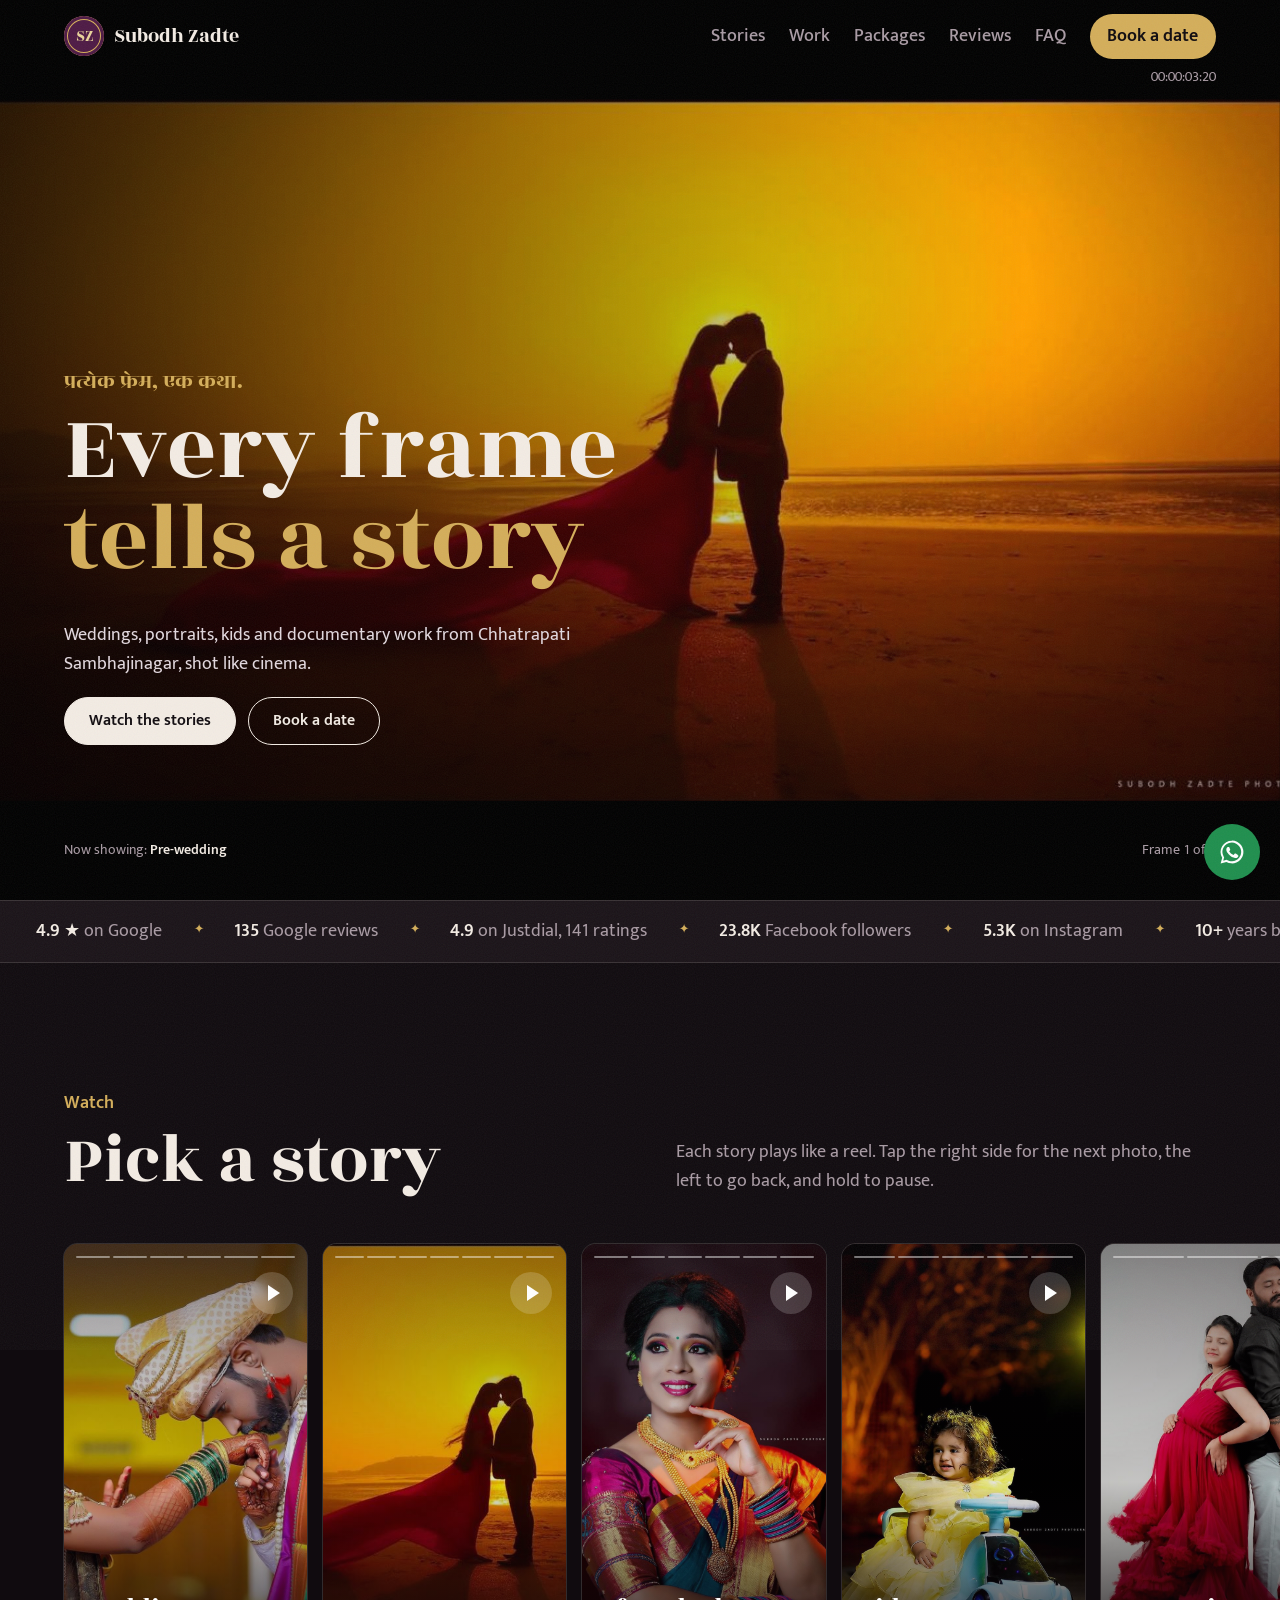
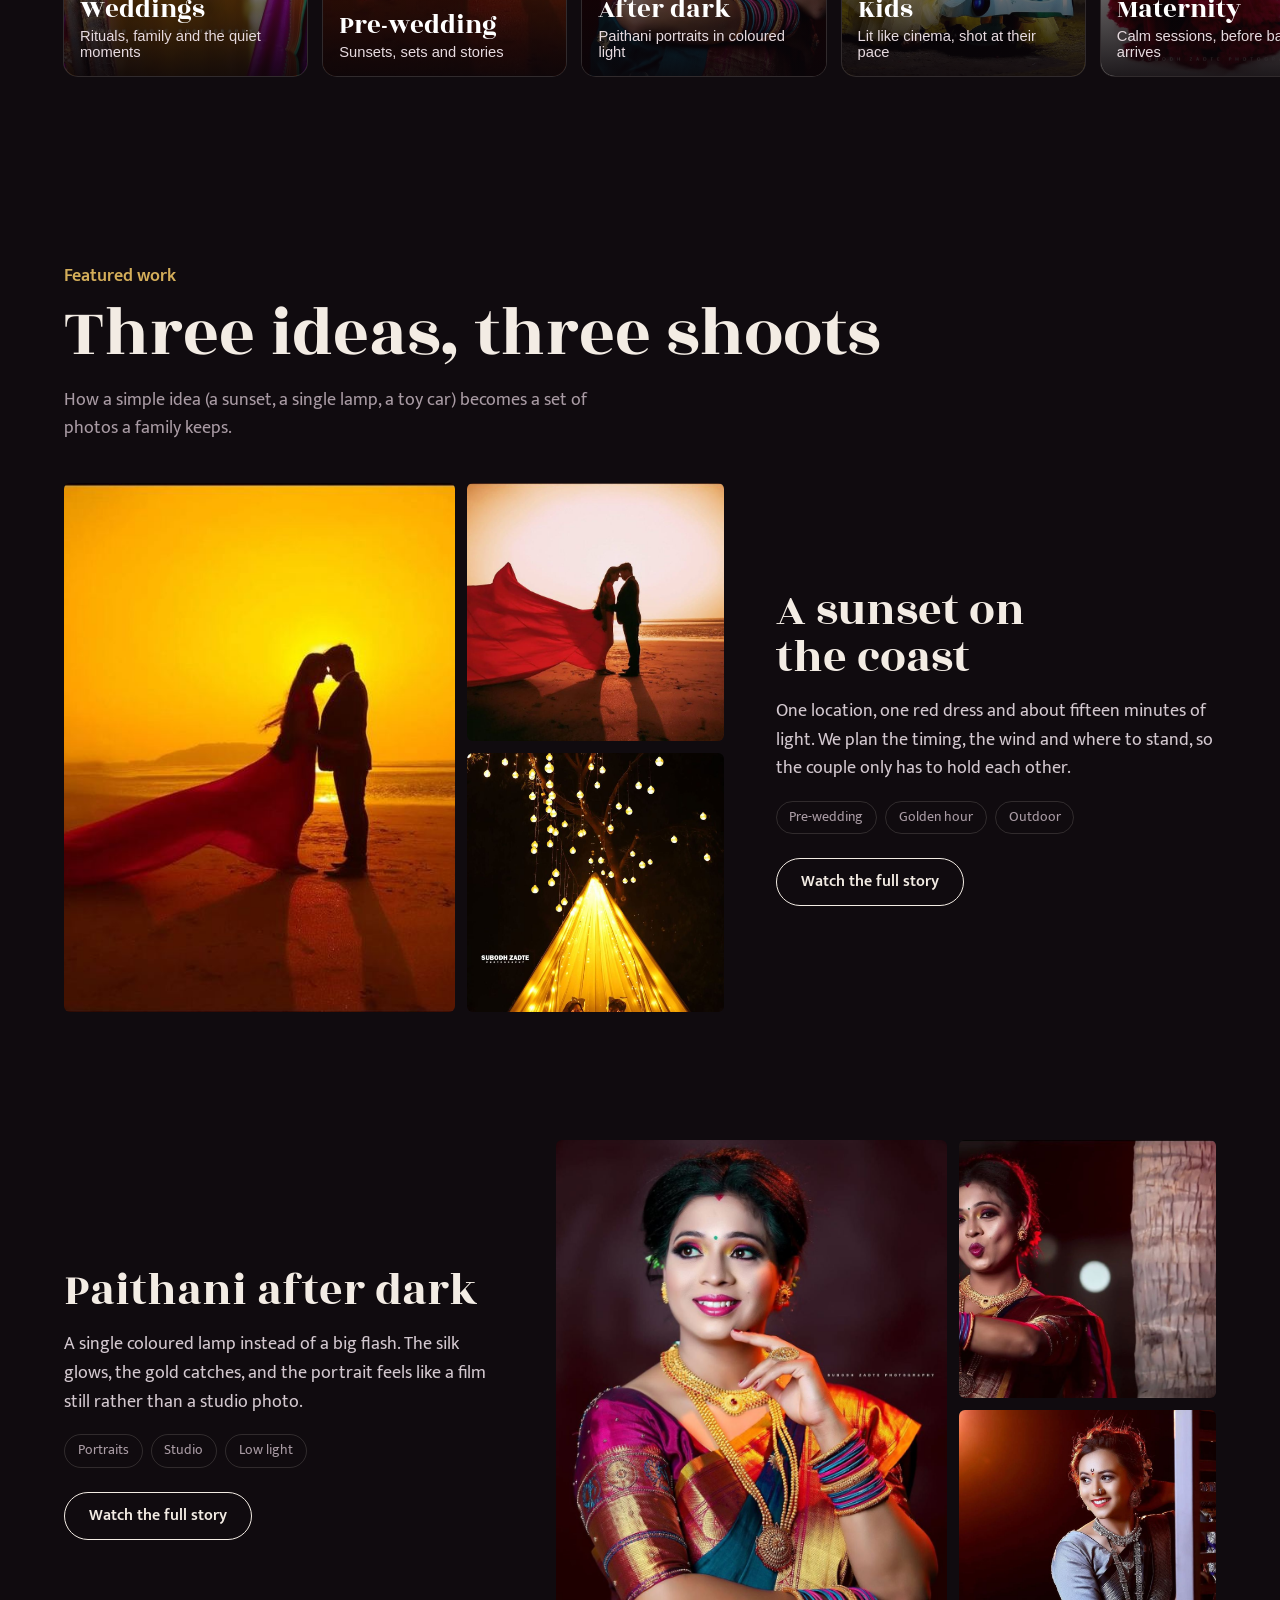
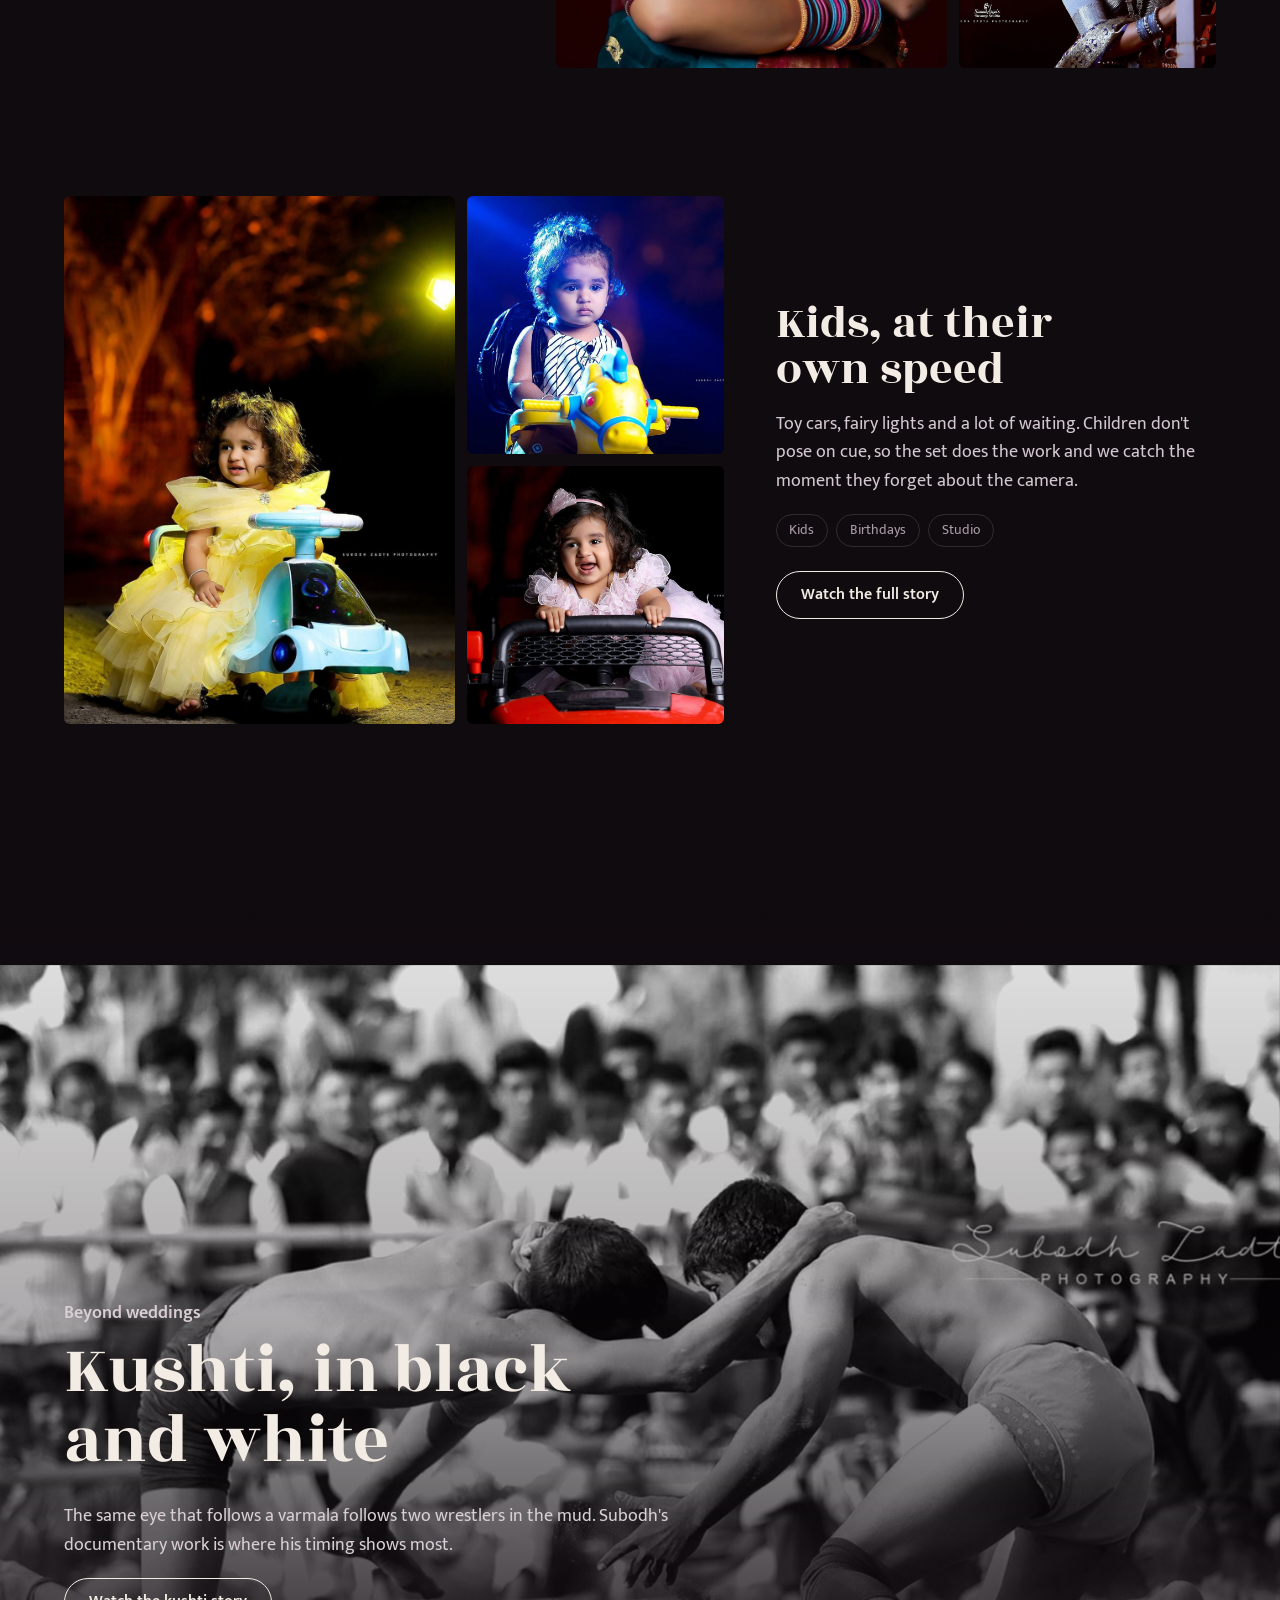
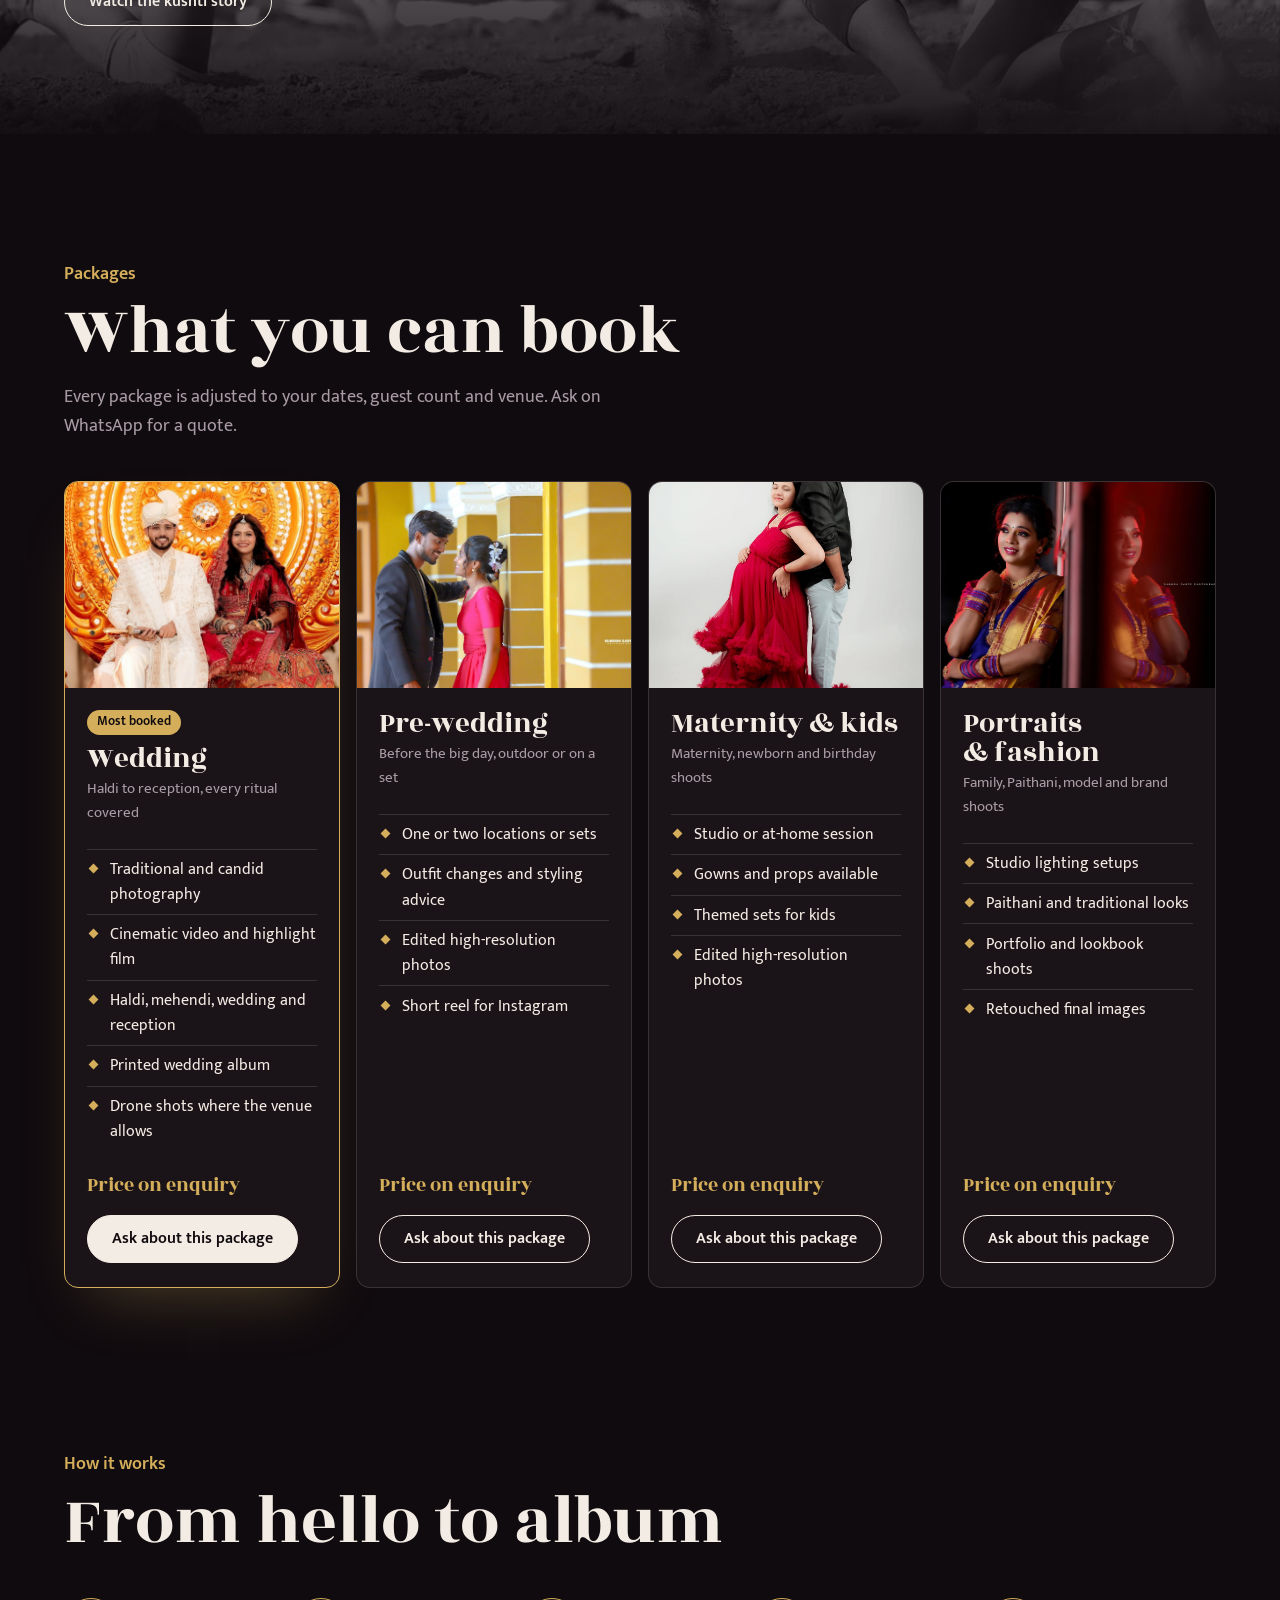
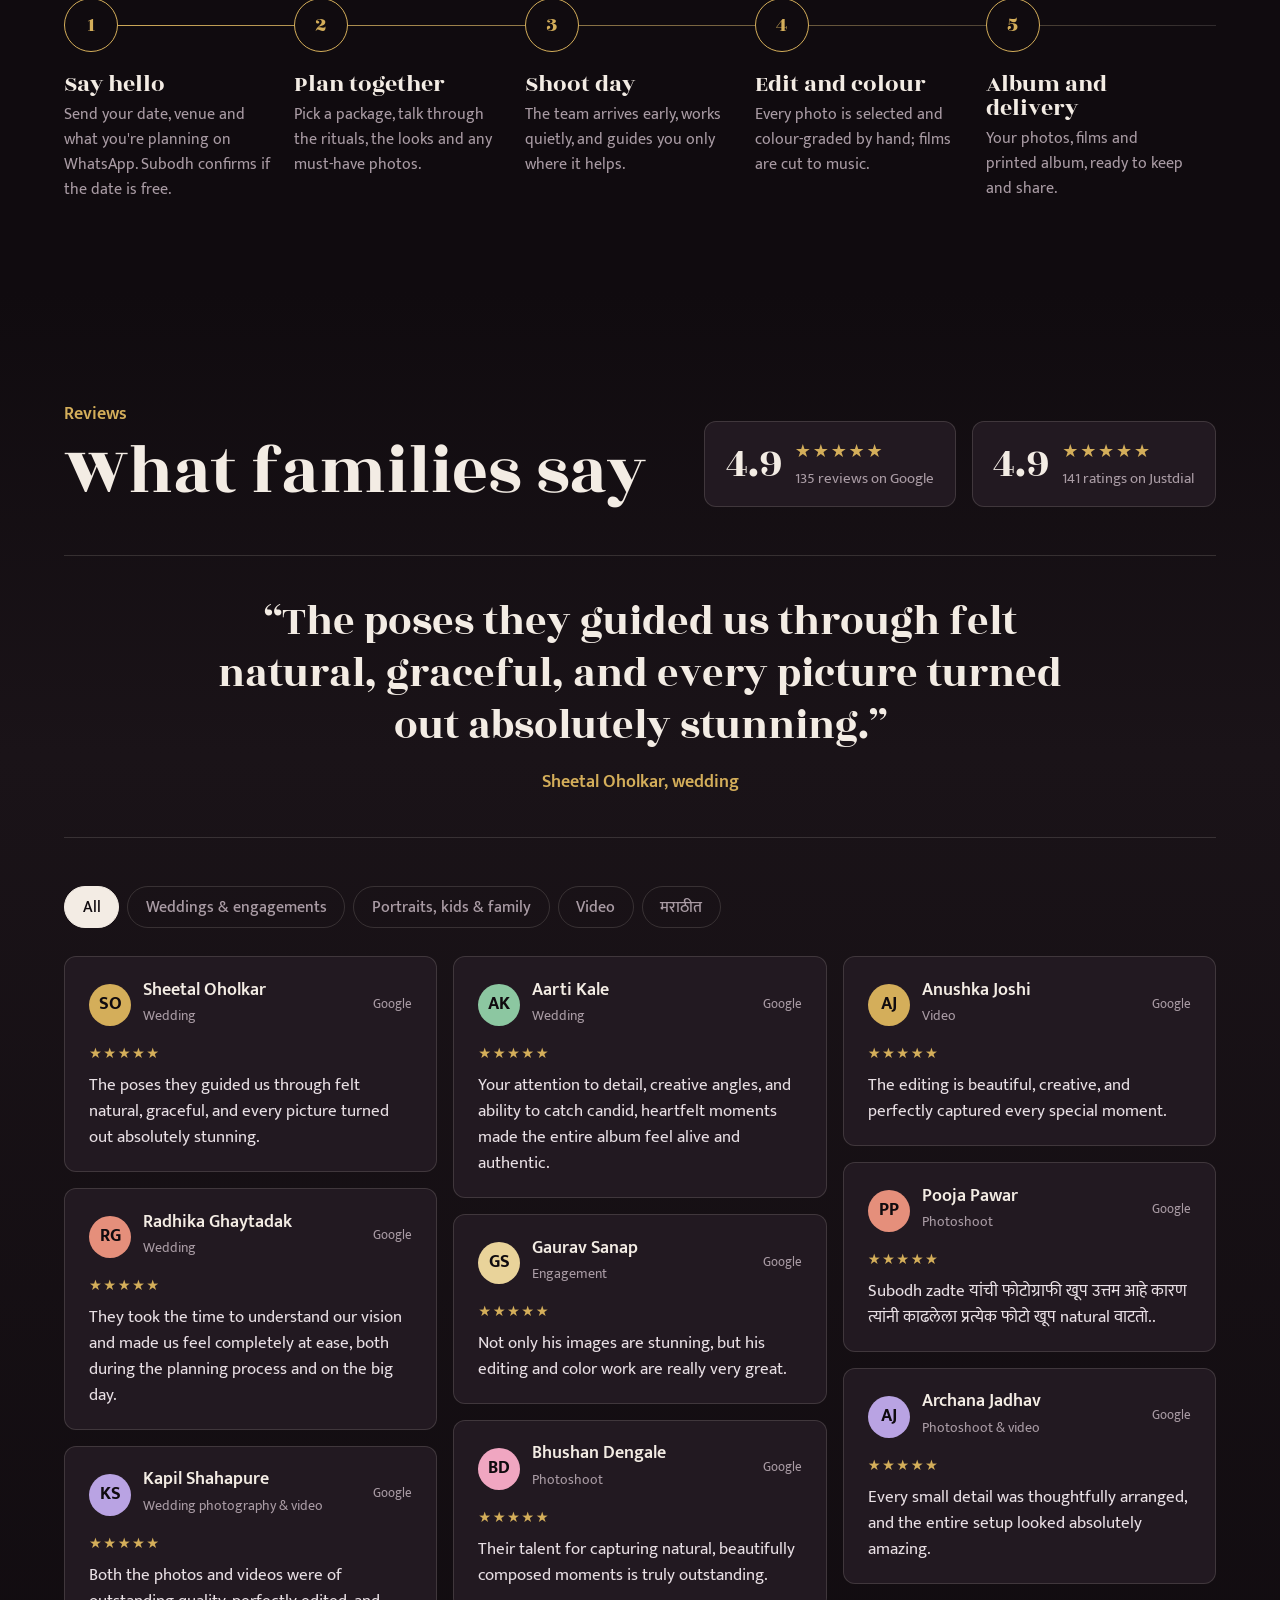
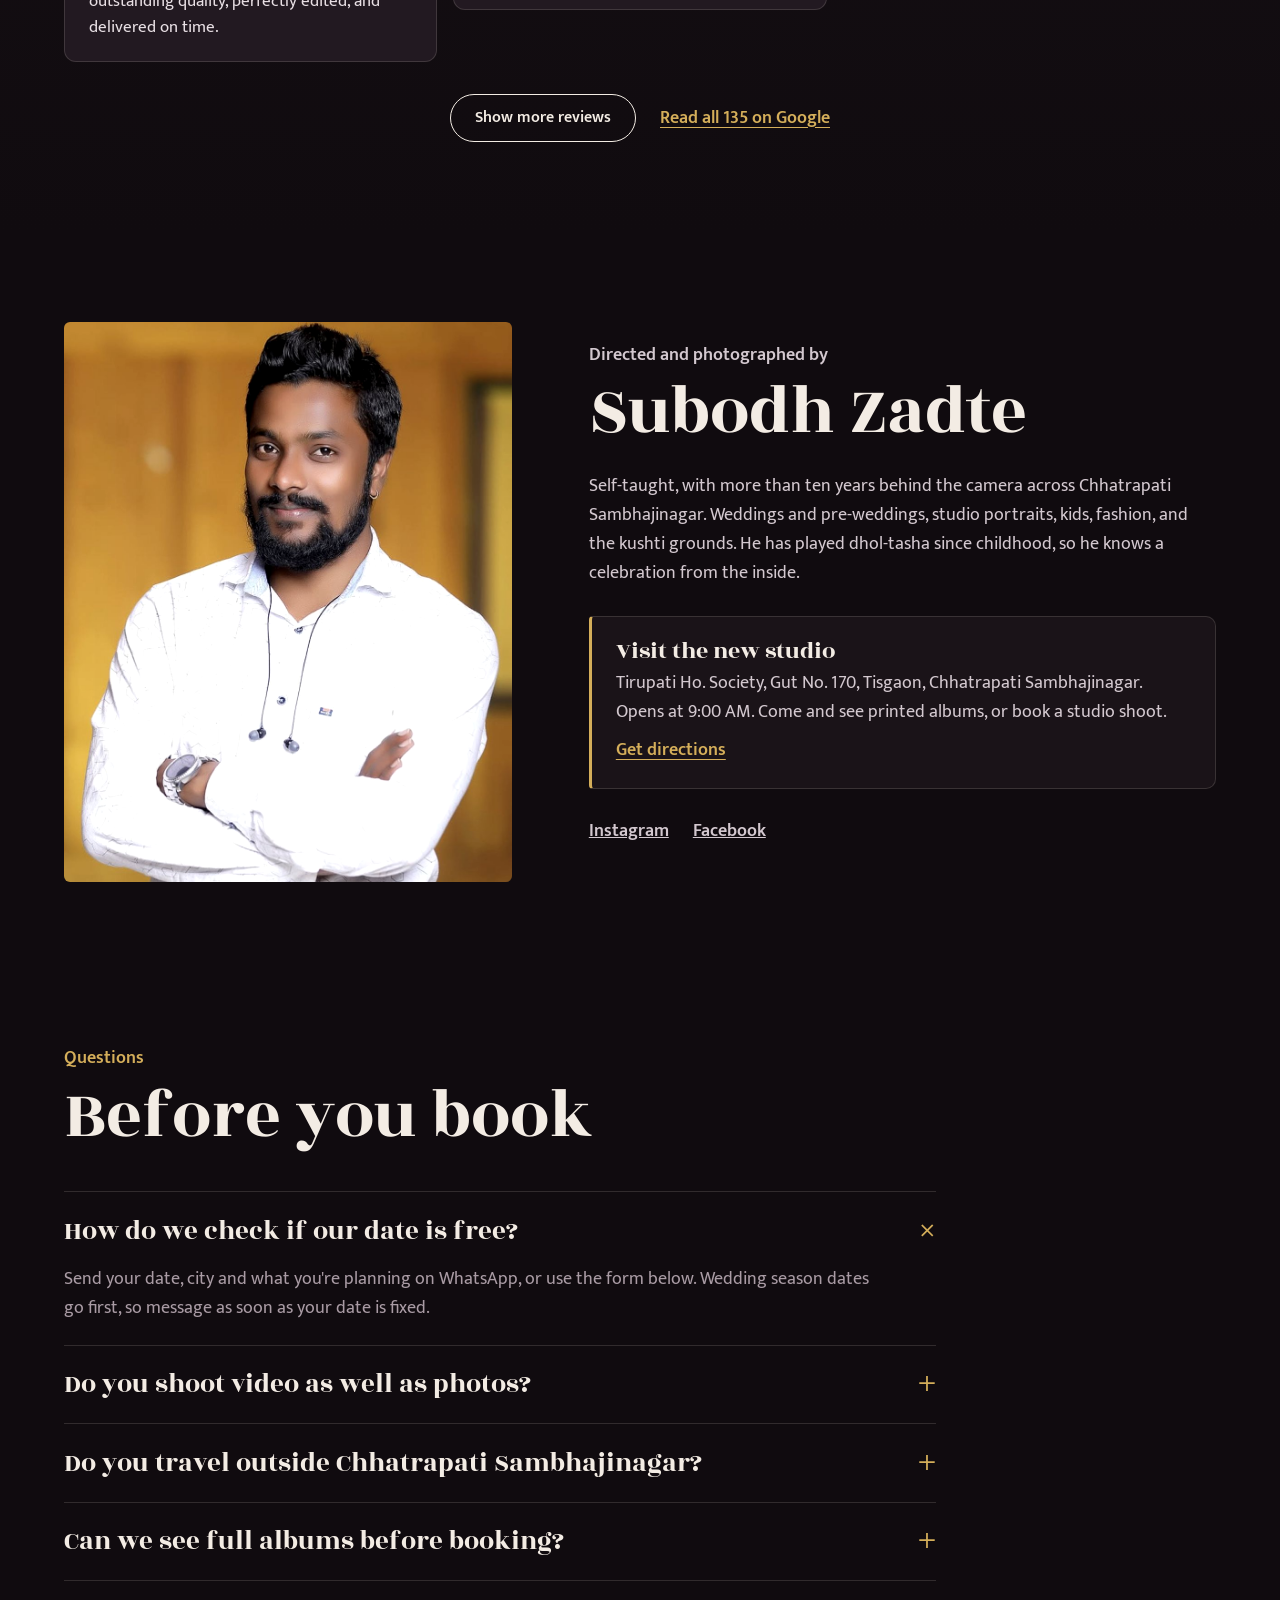
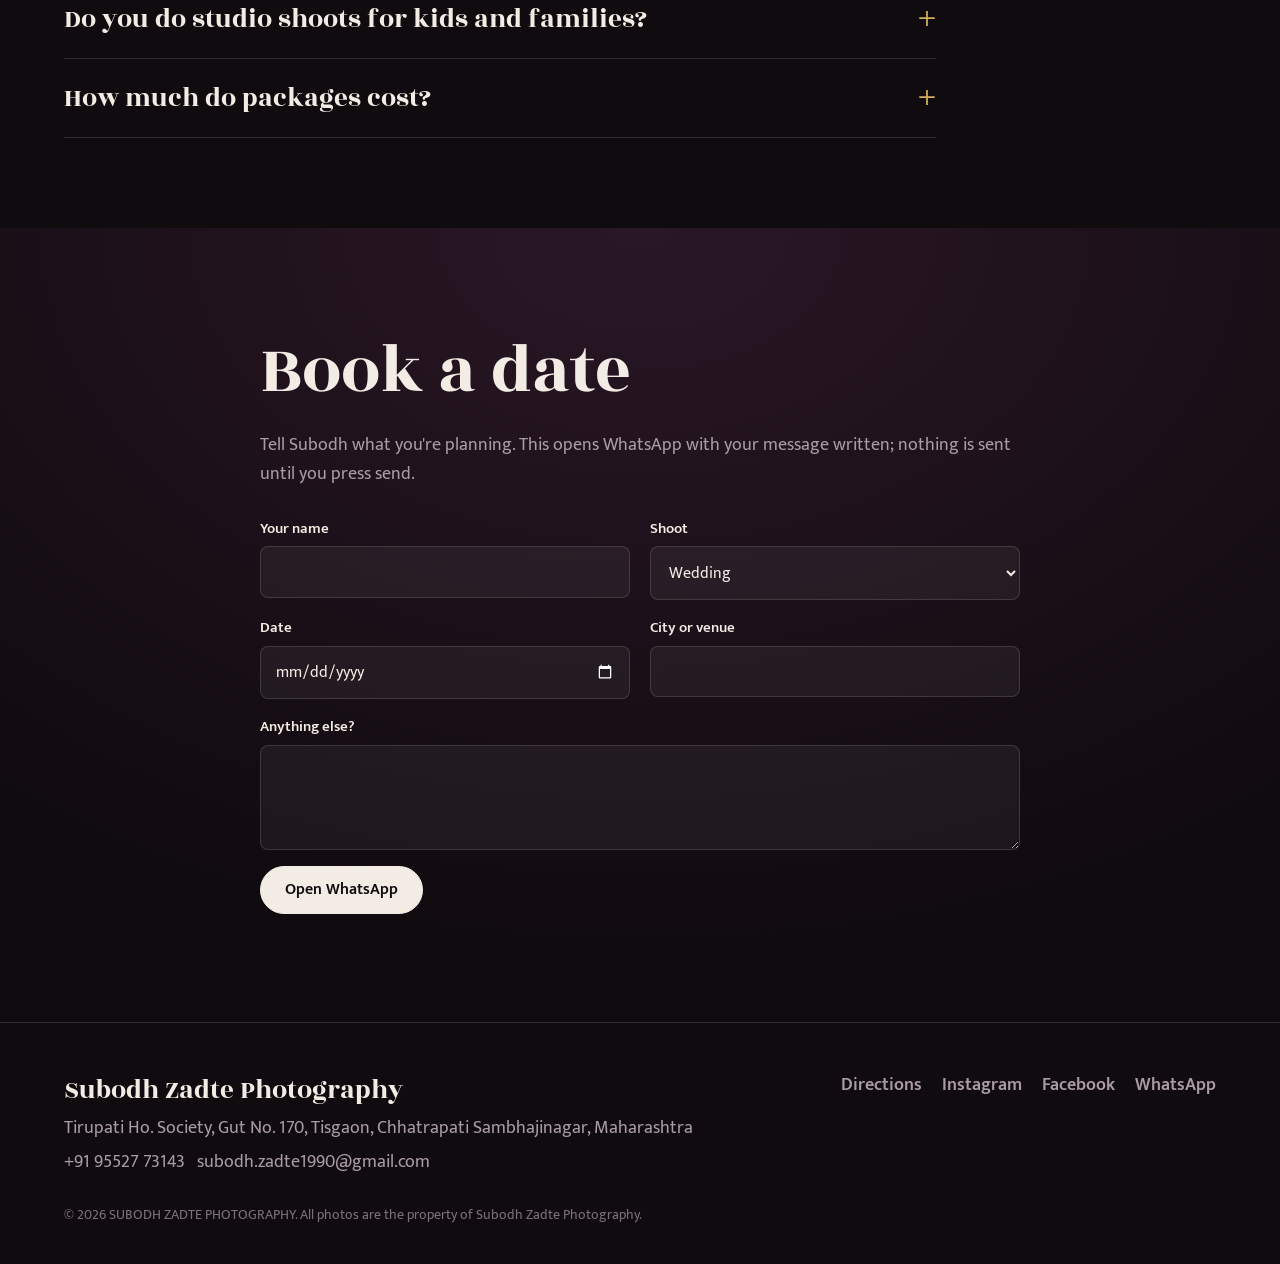
==== commit 6747ebf0: "new design" ====
--- a/index.html
+++ b/index.html
@@ -3,426 +3,246 @@
 <head>
   <meta charset="utf-8">
   <meta name="viewport" content="width=device-width, initial-scale=1">
-  <title>Subodh Zadte Photography | Wedding &amp; Portrait Photographer in Chhatrapati Sambhajinagar</title>
-  <meta name="description" content="Wedding, pre-wedding, maternity, portrait and fashion photography in Chhatrapati Sambhajinagar (Aurangabad). Rated 4.9 on Google from 135 reviews. Check your date on WhatsApp.">
-  <meta name="theme-color" content="#4E1A45">
+  <title>Subodh Zadte Photography | Cinematic Gallery</title>
+  <meta name="description" content="Weddings, pre-weddings, portraits, maternity, kids and documentary photography by Subodh Zadte, Chhatrapati Sambhajinagar. Rated 4.9 on Google. Book your date on WhatsApp.">
+  <meta name="theme-color" content="#100B0F">
   <meta property="og:title" content="Subodh Zadte Photography">
-  <meta property="og:description" content="Wedding, pre-wedding, maternity, portrait and fashion photography in Chhatrapati Sambhajinagar.">
-  <meta property="og:type" content="website">
   <meta property="og:image" content="images/og-image.jpg">
   <link rel="icon" href="images/favicon.svg" type="image/svg+xml">
   <link rel="preconnect" href="https://fonts.googleapis.com">
   <link rel="preconnect" href="https://fonts.gstatic.com" crossorigin>
-  <link href="https://fonts.googleapis.com/css2?family=Mukta:wght@300;400;500;600;700&family=Rozha+One&display=swap" rel="stylesheet">
-  <link rel="preload" as="image" href="images/hero-main.jpg">
-  <link rel="stylesheet" href="css/style.css">
-  <script type="application/ld+json">
-  {
-    "@context": "https://schema.org",
-    "@type": "ProfessionalService",
-    "name": "SUBODH ZADTE PHOTOGRAPHY",
-    "description": "Wedding, pre-wedding, maternity, portrait and fashion photography.",
-    "telephone": "+91-95527-73143",
-    "email": "subodh.zadte1990@gmail.com",
-    "image": "images/og-image.jpg",
-    "address": {
-      "@type": "PostalAddress",
-      "streetAddress": "Tirupati Ho. Society, Gut No. 170",
-      "addressLocality": "Tisgaon",
-      "addressRegion": "Maharashtra",
-      "addressCountry": "IN"
-    },
-    "sameAs": ["https://www.instagram.com/subodh_zadte_photography/", "https://www.facebook.com/subodhzadte143"]
-  }
-  </script>
+  <link href="https://fonts.googleapis.com/css2?family=Mukta:wght@400;500;600;700&family=Rozha+One&display=swap" rel="stylesheet">
+  <link rel="stylesheet" href="css/gallery.css">
 </head>
 <body>
-  <a class="skip" href="#main">Skip to content</a>
-
-  <header class="site-header" id="top">
-    <div class="wrap header-inner">
-      <a class="brand" href="#top" aria-label="Subodh Zadte Photography, home">
-        <span class="brand-mark" aria-hidden="true">SZ</span>
-        <span class="brand-name">Subodh Zadte<span>Photography</span></span>
-      </a>
-      <button class="nav-toggle" aria-expanded="false" aria-controls="site-nav">
-        <span class="sr-only">Menu</span><span class="bars" aria-hidden="true"></span>
-      </button>
-      <nav id="site-nav" class="site-nav" aria-label="Main">
-        <a href="#services">Services</a>
-        <a href="#work">Portfolio</a>
-        <a href="#packages">Packages</a>
-        <a href="#about">About</a>
-        <a href="#reviews">Reviews</a>
-        <div class="social social-header"><a href="https://www.instagram.com/subodh_zadte_photography/" target="_blank" rel="noopener" aria-label="Instagram: @subodh_zadte_photography"><svg viewBox="0 0 24 24" width="20" height="20" aria-hidden="true"><path fill="currentColor" d="M12 2.2c3.2 0 3.6 0 4.8.1 3.3.1 4.8 1.7 4.9 4.9.1 1.3.1 1.6.1 4.8s0 3.6-.1 4.8c-.1 3.2-1.7 4.8-4.9 4.9-1.3.1-1.6.1-4.8.1s-3.6 0-4.8-.1c-3.3-.1-4.8-1.7-4.9-4.9C2.2 15.6 2.2 15.2 2.2 12s0-3.6.1-4.8C2.4 3.9 3.9 2.4 7.2 2.3 8.4 2.2 8.8 2.2 12 2.2zM12 0C8.7 0 8.3 0 7.1.1 2.7.3.3 2.7.1 7.1 0 8.3 0 8.7 0 12s0 3.7.1 4.9c.2 4.4 2.6 6.8 7 7 1.2.1 1.6.1 4.9.1s3.7 0 4.9-.1c4.4-.2 6.8-2.6 7-7 .1-1.2.1-1.6.1-4.9s0-3.7-.1-4.9c-.2-4.4-2.6-6.8-7-7C15.7 0 15.3 0 12 0zm0 5.8a6.2 6.2 0 1 0 0 12.4 6.2 6.2 0 0 0 0-12.4zM12 16a4 4 0 1 1 0-8 4 4 0 0 1 0 8zm6.4-11.8a1.4 1.4 0 1 0 0 2.9 1.4 1.4 0 0 0 0-2.9z"/></svg></a><a href="https://www.facebook.com/subodhzadte143" target="_blank" rel="noopener" aria-label="Facebook: Subodh Zadte"><svg viewBox="0 0 24 24" width="20" height="20" aria-hidden="true"><path fill="currentColor" d="M24 12.1C24 5.4 18.6 0 12 0S0 5.4 0 12.1c0 6 4.4 11 10.1 11.9v-8.4H7.1v-3.5h3V9.4c0-3 1.8-4.7 4.5-4.7 1.3 0 2.7.2 2.7.2v3h-1.5c-1.5 0-2 .9-2 1.9v2.3h3.4l-.5 3.5h-2.9V24C19.6 23.1 24 18.1 24 12.1z"/></svg></a></div>
-        <a class="btn btn-small" href="#contact">Book your date</a>
-      </nav>
-    </div>
+  <a class="skip" href="#stories">Skip to the stories</a>
+  <div class="grain" aria-hidden="true"></div>
+
+  <header class="top">
+    <a class="brand" href="#top" aria-label="Subodh Zadte Photography, back to top"><span class="mark" aria-hidden="true">SZ</span><span>Subodh Zadte</span></a>
+    <nav aria-label="Main">
+      <a href="#stories">Stories</a>
+      <a href="#work">Work</a>
+      <a href="#packages">Packages</a>
+      <a href="#reviews">Reviews</a>
+      <a href="#faq">FAQ</a>
+      <a class="cta" href="#book">Book a date</a>
+    </nav>
   </header>
 
-  <main id="main">
-    <!-- HERO: full-screen slideshow -->
-    <section class="hero" aria-label="Featured photographs">
-      <div class="hero-slides">
-        <div class="hero-slide is-active" style="background-image:url('images/hero-main.jpg')" role="img" aria-label="Bride and groom in traditional Maharashtrian wedding attire"></div>
-        <div class="hero-slide" data-bg="images/service-wedding.jpg" role="img" aria-label="Couple seated on a decorated wedding stage"></div>
-        <div class="hero-slide" data-bg="images/prewedding-1.jpg" role="img" aria-label="Couple in garlands at their engagement"></div>
-        <div class="hero-slide" data-bg="images/wedding-1.jpg" role="img" aria-label="Groom and bride smiling under fairy lights"></div>
-      </div>
-      <div class="hero-shade" aria-hidden="true"></div>
-      <div class="wrap hero-content">
-        <p class="hero-marathi" lang="mr">तुमच्या आठवणी, कायमस्वरूपी</p>
-        <h1>Subodh Zadte<span>Photography</span></h1>
-        <p class="hero-lede">Weddings, pre-weddings, maternity, portraits and fashion in Chhatrapati Sambhajinagar. Natural moments, rich colour and albums you'll keep for a lifetime.</p>
-        <div class="hero-actions">
-          <a class="btn btn-gold" href="#contact">Check your date</a>
-          <a class="btn btn-light" href="#work">View portfolio</a>
-        </div>
-        <a class="hero-rating" href="https://www.google.com/search?q=subodh+zadte+photography" target="_blank" rel="noopener">
-          <span class="stars" aria-hidden="true">★★★★★</span>
-          <span><strong>4.9</strong> from 135 Google reviews</span>
-        </a>
-      </div>
-      <div class="hero-dots" role="group" aria-label="Choose slide">
-        <button class="is-active" aria-label="Slide 1"></button>
-        <button aria-label="Slide 2"></button>
-        <button aria-label="Slide 3"></button>
-        <button aria-label="Slide 4"></button>
-      </div>
-      <a class="hero-scroll" href="#intro" aria-label="Scroll to introduction"><span></span></a>
-    </section>
-
-    <!-- INTRO -->
-    <section class="intro" id="intro">
-      <div class="wrap intro-inner">
-        <p class="intro-text">For more than ten years, Subodh has photographed Marathi weddings the way families remember them: the haldi laughter, the quiet look before the pheras, the whole family in one frame.</p>
-        <ul class="facts">
-          <li><strong>4.9</strong><span>Google rating</span></li>
-          <li><strong>10+</strong><span>years shooting</span></li>
-          <li><strong>23.8K</strong><span>Facebook followers</span></li>
+  <main id="top">
+    <!-- 1. HERO: letterboxed film -->
+    <section class="film" aria-label="Featured photographs">
+      <div class="bar-top" aria-hidden="true"><span></span><span class="tc" id="tc">00:00:00:00</span></div>
+      <div class="screen">
+        <div class="shots" id="shots"></div>
+        <div class="title">
+          <p class="mr" lang="mr">प्रत्येक फ्रेम, एक कथा.</p>
+          <h1>Every frame <em>tells a story</em></h1>
+          <p class="sub">Weddings, portraits, kids and documentary work from Chhatrapati Sambhajinagar, shot like cinema.</p>
+          <div class="actions"><a class="btn" href="#stories">Watch the stories</a><a class="btn ghost" href="#book">Book a date</a></div>
+        </div>
+      </div>
+      <div class="bar-bottom" aria-hidden="true"><span>Now showing: <b id="nowShowing">Pre-wedding</b></span><span id="reelNo">Frame 1 of 5</span></div>
+    </section>
+
+    <!-- 2. TICKER -->
+    <div class="ticker" aria-label="Subodh Zadte Photography in numbers">
+      <div class="ticker-track">
+        <ul>
+          <li><b>4.9 ★</b> on Google</li><li><b>135</b> Google reviews</li><li><b>4.9</b> on Justdial, 141 ratings</li>
+          <li><b>23.8K</b> Facebook followers</li><li><b>5.3K</b> on Instagram</li><li><b>10+</b> years behind the camera</li>
         </ul>
-      </div>
-    </section>
-
-    <!-- SERVICES -->
-    <section class="section" id="services">
-      <div class="wrap">
-        <header class="section-head center">
-          <h2>What we shoot</h2>
-          <p>Traditional and candid coverage, planned around your day and your family.</p>
-        </header>
-        <div class="services">
-          <a class="service service-lg" href="#contact" data-package="Wedding">
-            <span class="ph" data-img="images/service-wedding.jpg" role="img" aria-label="Wedding couple on stage"></span>
-            <div class="service-text"><h3>Weddings</h3><span>Haldi to vidaai, with a finished album</span></div>
-          </a>
-          <a class="service" href="#contact" data-package="Pre-wedding">
-            <span class="ph" data-img="images/service-prewedding.jpg" role="img" aria-label="Pre-wedding couple"></span>
-            <div class="service-text"><h3>Pre-wedding</h3><span>Outdoor or studio</span></div>
-          </a>
-          <a class="service" href="#contact" data-package="Maternity">
-            <span class="ph" data-img="images/service-maternity.jpg" role="img" aria-label="Maternity shoot"></span>
-            <div class="service-text"><h3>Maternity &amp; newborn</h3><span>Before and after baby</span></div>
-          </a>
-          <a class="service" href="#contact" data-package="Wedding">
-            <span class="ph" data-img="images/service-haldi.jpg" role="img" aria-label="Bride at her haldi"></span>
-            <div class="service-text"><h3>Haldi &amp; mehendi</h3><span>The days before the wedding</span></div>
-          </a>
-          <a class="service" href="#contact" data-package="Portrait / family">
-            <span class="ph" data-img="images/service-portrait.jpg" role="img" aria-label="Portrait in a pink saree"></span>
-            <div class="service-text"><h3>Portraits</h3><span>Family, birthdays, headshots</span></div>
-          </a>
-          <a class="service" href="#contact" data-package="Fashion">
-            <span class="ph" data-img="images/service-fashion.jpg" role="img" aria-label="Fashion shoot in a lehenga"></span>
-            <div class="service-text"><h3>Fashion</h3><span>Portfolios and lookbooks</span></div>
-          </a>
-        </div>
-      </div>
-    </section>
-
-    <!-- GALLERY -->
-    <section class="section section-tint" id="work">
-      <div class="wrap wrap-wide">
-        <header class="section-head center">
-          <h2>Portfolio</h2>
-          <p>Tap a photo to see it larger. More every week on <a href="https://www.instagram.com/subodh_zadte_photography/" target="_blank" rel="noopener">Instagram</a>.</p>
-        </header>
-        <div class="filters" role="group" aria-label="Filter photos">
-          <button class="chip is-active" data-filter="all" aria-pressed="true">All</button>
-          <button class="chip" data-filter="wedding" aria-pressed="false">Weddings</button>
-          <button class="chip" data-filter="prewedding" aria-pressed="false">Pre-wedding</button>
-          <button class="chip" data-filter="maternity" aria-pressed="false">Maternity</button>
-          <button class="chip" data-filter="portrait" aria-pressed="false">Portraits &amp; fashion</button>
-        </div>
-        <div class="gallery">
-          <button class="shot tall" data-cat="wedding"><span class="ph" data-img="images/wedding-1.jpg"></span><span class="sr-only">Groom and bride under fairy lights</span></button>
-          <button class="shot"      data-cat="prewedding"><span class="ph" data-img="images/prewedding-1.jpg"></span><span class="sr-only">Engagement couple with garlands</span></button>
-          <button class="shot tall" data-cat="wedding"><span class="ph" data-img="images/wedding-2.jpg"></span><span class="sr-only">Couple in blue pheta and Paithani</span></button>
-          <button class="shot tall" data-cat="maternity"><span class="ph" data-img="images/maternity-1.jpg"></span><span class="sr-only">Maternity couple in the studio</span></button>
-          <button class="shot"      data-cat="wedding"><span class="ph" data-img="images/wedding-4.jpg"></span><span class="sr-only">Bride showing her mehendi</span></button>
-          <button class="shot tall" data-cat="prewedding"><span class="ph" data-img="images/prewedding-2.jpg"></span><span class="sr-only">Black and white pre-wedding portrait by the lake</span></button>
-          <button class="shot"      data-cat="portrait"><span class="ph" data-img="images/portrait-1.jpg"></span><span class="sr-only">Black and white bridal portrait</span></button>
-          <button class="shot tall" data-cat="wedding"><span class="ph" data-img="images/wedding-3.jpg"></span><span class="sr-only">Bride and groom with varmala</span></button>
-          <button class="shot tall" data-cat="wedding"><span class="ph" data-img="images/wedding-5.jpg"></span><span class="sr-only">Bride laughing at her haldi</span></button>
-          <button class="shot"      data-cat="maternity"><span class="ph" data-img="images/maternity-2.jpg"></span><span class="sr-only">Hands on a baby bump</span></button>
-          <button class="shot tall" data-cat="portrait"><span class="ph" data-img="images/fashion-1.jpg"></span><span class="sr-only">Portrait in a red saree in the woods</span></button>
-          <button class="shot"      data-cat="prewedding"><span class="ph" data-img="images/prewedding-3.jpg"></span><span class="sr-only">Couple sharing a quiet moment</span></button>
-        </div>
-      </div>
-    </section>
-
-    <!-- QUOTE BAND -->
-    <section class="quote-band" aria-label="Client review">
-      <div class="quote-bg" data-bg="images/service-portrait.jpg" aria-hidden="true"></div>
-      <figure class="wrap quote-inner">
-        <blockquote>“They captured our wedding so beautifully and made two very non-photogenic people look effortlessly elegant!”</blockquote>
-        <figcaption>Sheetal Oholkar, wedding client, on Google</figcaption>
+        <ul aria-hidden="true">
+          <li><b>4.9 ★</b> on Google</li><li><b>135</b> Google reviews</li><li><b>4.9</b> on Justdial, 141 ratings</li>
+          <li><b>23.8K</b> Facebook followers</li><li><b>5.3K</b> on Instagram</li><li><b>10+</b> years behind the camera</li>
+        </ul>
+      </div>
+    </div>
+
+    <!-- 3. STORIES: tall reel cards -->
+    <section class="stories" id="stories" aria-labelledby="storiesTitle">
+      <div class="head">
+        <div>
+          <p class="kicker">Watch</p>
+          <h2 id="storiesTitle">Pick a story</h2>
+        </div>
+        <p>Each story plays like a reel. Tap the right side for the next photo, the left to go back, and hold to pause.</p>
+      </div>
+      <div class="story-row" id="storyRow"></div>
+    </section>
+
+    <!-- 4. FEATURED WORK: editorial spreads -->
+    <section class="work" id="work" aria-labelledby="workTitle">
+      <div class="head">
+        <div>
+          <p class="kicker">Featured work</p>
+          <h2 id="workTitle">Three ideas, three shoots</h2>
+        </div>
+        <p>How a simple idea (a sunset, a single lamp, a toy car) becomes a set of photos a family keeps.</p>
+      </div>
+      <div id="spreads"></div>
+    </section>
+
+    <!-- 5. SPOTLIGHT: documentary -->
+    <section class="spot" aria-labelledby="spotTitle">
+      <img class="spot-bg" src="images/g-kushti-1.jpg" alt="Wrestlers grappling in the mud at a kushti match, in black and white" loading="lazy">
+      <div class="spot-copy">
+        <p class="kicker">Beyond weddings</p>
+        <h2 id="spotTitle">Kushti, in black and white</h2>
+        <p>The same eye that follows a varmala follows two wrestlers in the mud. Subodh's documentary work is where his timing shows most.</p>
+        <button class="btn ghost" data-open-story="kushti">Watch the kushti story</button>
+      </div>
+    </section>
+
+    <!-- 6. PACKAGES -->
+    <section class="packages" id="packages" aria-labelledby="pkTitle">
+      <div class="head">
+        <div>
+          <p class="kicker">Packages</p>
+          <h2 id="pkTitle">What you can book</h2>
+        </div>
+        <p>Every package is adjusted to your dates, guest count and venue. Ask on WhatsApp for a quote.</p>
+      </div>
+      <div class="pk-grid" id="pkGrid"></div>
+    </section>
+
+    <!-- 7. PROCESS -->
+    <section class="process" aria-labelledby="processTitle">
+      <div class="head">
+        <div>
+          <p class="kicker">How it works</p>
+          <h2 id="processTitle">From hello to album</h2>
+        </div>
+      </div>
+      <ol class="steps" id="steps"></ol>
+    </section>
+
+    <!-- 8. REVIEWS -->
+    <section class="reviews" id="reviews" aria-labelledby="revTitle">
+      <div class="rev-top">
+        <div>
+          <p class="kicker">Reviews</p>
+          <h2 id="revTitle">What families say</h2>
+        </div>
+        <div class="scores">
+          <a class="score" href="https://www.google.com/search?q=subodh+zadte+photography" target="_blank" rel="noopener"><b>4.9</b><span class="stars" aria-hidden="true">★★★★★</span><span>135 reviews on Google</span></a>
+          <div class="score"><b>4.9</b><span class="stars" aria-hidden="true">★★★★★</span><span>141 ratings on Justdial</span></div>
+        </div>
+      </div>
+      <figure class="feature-quote" aria-live="polite">
+        <blockquote id="fqText"></blockquote>
+        <figcaption id="fqWho"></figcaption>
       </figure>
-    </section>
-
-    <!-- PACKAGES -->
-    <section class="section section-champagne" id="packages">
-      <div class="wrap">
-        <header class="section-head center">
-          <h2>Packages</h2>
-          <p>Every package can be adjusted. Tell us your dates and guest count and we'll send a quote.</p>
-        </header>
-        <div class="packages">
-          <article class="package">
-            <h3>Pre-wedding</h3>
-            <p class="package-for">For couples who want a shoot before the big day</p>
-            <ul>
-              <li>Half-day shoot at one or two locations</li>
-              <li>Outfit changes and styling advice</li>
-              <li>Edited high-resolution photos</li>
-              <li>Short highlight reel (optional)</li>
-            </ul>
-            <p class="price" data-price="">Price on enquiry</p>
-            <a class="btn btn-ghost" href="#contact" data-package="Pre-wedding">Ask about this package</a>
-          </article>
-          <article class="package package-main">
-            <div class="zari zari-thin" aria-hidden="true"></div>
-            <h3>Wedding</h3>
-            <p class="package-for">Our most booked package</p>
-            <ul>
-              <li>Traditional and candid photography</li>
-              <li>Coverage of haldi, sangeet, wedding and reception</li>
-              <li>Cinematic video and highlight film</li>
-              <li>Printed wedding album</li>
-              <li>Drone coverage (subject to venue)</li>
-            </ul>
-            <p class="price" data-price="">Price on enquiry</p>
-            <a class="btn" href="#contact" data-package="Wedding">Ask about this package</a>
-          </article>
-          <article class="package">
-            <h3>Maternity &amp; newborn</h3>
-            <p class="package-for">One maternity session and one newborn session</p>
-            <ul>
-              <li>Studio or at-home sessions</li>
-              <li>Gowns and props provided</li>
-              <li>Edited high-resolution photos</li>
-              <li>Framed print of your favourite</li>
-            </ul>
-            <p class="price" data-price="">Price on enquiry</p>
-            <a class="btn btn-ghost" href="#contact" data-package="Maternity &amp; newborn">Ask about this package</a>
-          </article>
-        </div>
-      </div>
-    </section>
-
-    <!-- ABOUT -->
-    <section class="section section-blush" id="about">
-      <div class="wrap about-grid">
-        <div class="about-photo">
-          <div class="ph" data-img="images/about-subodh.jpg" role="img" aria-label="Portrait of Subodh Zadte"></div>
-          <div class="about-badge"><strong>10+</strong><span>years behind<br>the camera</span></div>
-        </div>
-        <div class="about-copy">
-          <h2>Meet Subodh</h2>
-          <p>Subodh taught himself photography after his family helped him buy his first camera. More than ten years on, he is one of the best-known wedding photographers in Chhatrapati Sambhajinagar, shooting both traditional and candid coverage.</p>
-          <p>He is also a musician who has played dhol-tasha since he was a child, so he knows a celebration from the inside: when to step in close, and when to stay out of the way.</p>
-          <p>The new SUBODH ZADTE PHOTOGRAPHY studio is now open in Tisgaon. Drop in to see albums, talk through your plans, or book a studio shoot.</p>
-          <div class="about-actions">
-            <a class="btn" href="#contact">Visit the studio</a>
-            <a class="social-pill" href="https://www.instagram.com/subodh_zadte_photography/" target="_blank" rel="noopener"><svg viewBox="0 0 24 24" width="20" height="20" aria-hidden="true"><path fill="currentColor" d="M12 2.2c3.2 0 3.6 0 4.8.1 3.3.1 4.8 1.7 4.9 4.9.1 1.3.1 1.6.1 4.8s0 3.6-.1 4.8c-.1 3.2-1.7 4.8-4.9 4.9-1.3.1-1.6.1-4.8.1s-3.6 0-4.8-.1c-3.3-.1-4.8-1.7-4.9-4.9C2.2 15.6 2.2 15.2 2.2 12s0-3.6.1-4.8C2.4 3.9 3.9 2.4 7.2 2.3 8.4 2.2 8.8 2.2 12 2.2zM12 0C8.7 0 8.3 0 7.1.1 2.7.3.3 2.7.1 7.1 0 8.3 0 8.7 0 12s0 3.7.1 4.9c.2 4.4 2.6 6.8 7 7 1.2.1 1.6.1 4.9.1s3.7 0 4.9-.1c4.4-.2 6.8-2.6 7-7 .1-1.2.1-1.6.1-4.9s0-3.7-.1-4.9c-.2-4.4-2.6-6.8-7-7C15.7 0 15.3 0 12 0zm0 5.8a6.2 6.2 0 1 0 0 12.4 6.2 6.2 0 0 0 0-12.4zM12 16a4 4 0 1 1 0-8 4 4 0 0 1 0 8zm6.4-11.8a1.4 1.4 0 1 0 0 2.9 1.4 1.4 0 0 0 0-2.9z"/></svg><span>@subodh_zadte_photography</span></a>
-            <a class="social-pill" href="https://www.facebook.com/subodhzadte143" target="_blank" rel="noopener"><svg viewBox="0 0 24 24" width="20" height="20" aria-hidden="true"><path fill="currentColor" d="M24 12.1C24 5.4 18.6 0 12 0S0 5.4 0 12.1c0 6 4.4 11 10.1 11.9v-8.4H7.1v-3.5h3V9.4c0-3 1.8-4.7 4.5-4.7 1.3 0 2.7.2 2.7.2v3h-1.5c-1.5 0-2 .9-2 1.9v2.3h3.4l-.5 3.5h-2.9V24C19.6 23.1 24 18.1 24 12.1z"/></svg><span>Facebook</span></a>
-          </div>
-        </div>
-      </div>
-    </section>
-
-    <!-- REVIEWS -->
-    <section class="section" id="reviews">
-      <div class="wrap">
-        <header class="section-head reviews-head">
-          <div>
-            <h2>What families say</h2>
-            <p class="google-score"><span class="stars" aria-hidden="true">★★★★★</span> <strong>4.9</strong> from 135 reviews on Google</p>
-          </div>
-          <div class="slider-nav">
-            <button class="slider-btn" data-dir="-1" aria-label="Previous reviews">&#8249;</button>
-            <button class="slider-btn" data-dir="1" aria-label="Next reviews">&#8250;</button>
-          </div>
-        </header>
-        <!-- Excerpts from public Google reviews, quoted word for word. -->
-        <div class="reviews-track" tabindex="0" aria-label="Client reviews, scroll sideways for more">
-          <figure class="review">
-            <div class="stars" aria-label="5 out of 5 stars">★★★★★</div>
-            <blockquote>What I loved most was their eye for detail—the emotions, little moments, and the overall essence of our wedding were captured beautifully. The team is professional, warm, and incredibly patient throughout.</blockquote>
-            <figcaption><strong>Sheetal Oholkar</strong><span>Wedding</span></figcaption>
-          </figure>
-          <figure class="review">
-            <div class="stars" aria-label="5 out of 5 stars">★★★★★</div>
-            <blockquote>They took the time to understand our vision and made us feel completely at ease, both during the planning process and on the big day. The photos turned out beyond stunning.</blockquote>
-            <figcaption><strong>Radhika Ghaytadak</strong><span>Wedding</span></figcaption>
-          </figure>
-          <figure class="review">
-            <div class="stars" aria-label="5 out of 5 stars">★★★★★</div>
-            <blockquote>Both the photos and videos were of outstanding quality, perfectly edited, and delivered on time. I truly appreciate Subodh Zadte dedication and attention to detail.</blockquote>
-            <figcaption><strong>Kapil Shahapure</strong><span>Wedding photography &amp; video</span></figcaption>
-          </figure>
-          <figure class="review">
-            <div class="stars" aria-label="5 out of 5 stars">★★★★★</div>
-            <blockquote>Not only his images are stunning, but his editing and color work are really very great. … Subodh really surprised me and my family with his awesome album design.</blockquote>
-            <figcaption><strong>Gaurav Sanap</strong><span>Engagement</span></figcaption>
-          </figure>
-          <figure class="review">
-            <div class="stars" aria-label="5 out of 5 stars">★★★★★</div>
-            <blockquote lang="mr">Subodh zadte यांची फोटोग्राफी खूप उत्तम आहे कारण त्यांनी काढलेला प्रत्येक फोटो खूप natural वाटतो..</blockquote>
-            <figcaption><strong>Pooja Pawar</strong><span>Photoshoot</span></figcaption>
-          </figure>
-          <figure class="review">
-            <div class="stars" aria-label="5 out of 5 stars">★★★★★</div>
-            <blockquote>He brings amazing poses out of us, a very different kind of perception and frame selection, We were just enjoying the Day without knowing we are on photo shoot.</blockquote>
-            <figcaption><strong>Vishal Rajguru</strong><span>Photoshoot</span></figcaption>
-          </figure>
-          <figure class="review">
-            <div class="stars" aria-label="5 out of 5 stars">★★★★★</div>
-            <blockquote>Absolutely loved the video♥️ The editing is beautiful, creative, and perfectly captured every special moment.</blockquote>
-            <figcaption><strong>Anushka Joshi</strong><span>Video</span></figcaption>
-          </figure>
-          <figure class="review">
-            <div class="stars" aria-label="5 out of 5 stars">★★★★★</div>
-            <blockquote>SUBODH ZADTE was professional, friendly, and made everyone feel at ease throughout the shoot. … The colors were vibrant, and the composition was perfect.</blockquote>
-            <figcaption><strong>Swapnil Rothe</strong><span>Engagement</span></figcaption>
-          </figure>
-        </div>
-        <p class="reviews-more"><a class="btn btn-ghost" href="https://www.google.com/search?q=subodh+zadte+photography" target="_blank" rel="noopener">Read all 135 reviews on Google</a></p>
-      </div>
-    </section>
-
-    <!-- INSTAGRAM STRIP -->
-    <section class="insta" aria-label="Instagram">
-      <a class="insta-grid" href="https://www.instagram.com/subodh_zadte_photography/" target="_blank" rel="noopener">
-        <span class="ph" data-img="images/hero-2.jpg"></span>
-        <span class="ph" data-img="images/hero-3.jpg"></span>
-        <span class="ph" data-img="images/wedding-5.jpg"></span>
-        <span class="ph" data-img="images/service-fashion.jpg"></span>
-        <span class="ph" data-img="images/prewedding-3.jpg"></span>
-        <span class="ph" data-img="images/fashion-1.jpg"></span>
-        <span class="insta-label">Follow @subodh_zadte_photography</span>
-      </a>
-    </section>
-
-    <!-- CONTACT -->
-    <section class="section section-tint" id="contact">
-      <div class="wrap contact-grid">
-        <div class="contact-form-wrap">
-          <h2>Book your date</h2>
-          <p>Fill this in and it opens WhatsApp with your details ready to send. We usually reply the same day.</p>
-          <form id="enquiry" class="enquiry" novalidate>
-            <div class="field">
-              <label for="f-name">Your name</label>
-              <input id="f-name" name="name" type="text" autocomplete="name" required>
-            </div>
-            <div class="field">
-              <label for="f-phone">Phone number</label>
-              <input id="f-phone" name="phone" type="tel" autocomplete="tel" inputmode="tel" required>
-            </div>
-            <div class="field">
-              <label for="f-type">What are you planning?</label>
-              <select id="f-type" name="type" required>
-                <option value="">Choose one</option>
-                <option>Wedding</option>
-                <option>Pre-wedding</option>
-                <option>Engagement</option>
-                <option>Maternity</option>
-                <option>Newborn</option>
-                <option>Maternity &amp; newborn</option>
-                <option>Portrait / family</option>
-                <option>Fashion</option>
-                <option>Something else</option>
-              </select>
-            </div>
-            <div class="field">
-              <label for="f-date">Date</label>
-              <input id="f-date" name="date" type="date">
-            </div>
-            <div class="field field-full">
-              <label for="f-venue">Venue or city</label>
-              <input id="f-venue" name="venue" type="text">
-            </div>
-            <div class="field field-full">
-              <label for="f-msg">Anything else we should know?</label>
-              <textarea id="f-msg" name="message" rows="4"></textarea>
-            </div>
-            <p class="form-error" id="form-error" role="alert" hidden></p>
-            <button class="btn btn-wa" type="submit">Send on WhatsApp</button>
-          </form>
-        </div>
-
-        <aside class="contact-info">
-          <h3>Studio</h3>
-          <address>
-            SUBODH ZADTE PHOTOGRAPHY<br>
-            Tirupati Ho. Society, Gut No. 170<br>
-            Tisgaon, Chhatrapati Sambhajinagar<br>
-            Maharashtra
-          </address>
-          <dl class="contact-list">
-            <div><dt>Phone</dt><dd><a href="tel:+919552773143">+91 95527 73143</a></dd></div>
-            <div><dt>Email</dt><dd><a href="mailto:subodh.zadte1990@gmail.com">subodh.zadte1990@gmail.com</a></dd></div>
-            <div><dt>Opens</dt><dd>9:00 AM. Call ahead for studio visits.</dd></div>
-            <div><dt>Follow</dt><dd><a href="https://www.instagram.com/subodh_zadte_photography/" target="_blank" rel="noopener">Instagram</a> &nbsp;·&nbsp; <a href="https://www.facebook.com/subodhzadte143" target="_blank" rel="noopener">Facebook</a></dd></div>
-          </dl>
-          <div class="map">
-            <iframe title="Map to SUBODH ZADTE PHOTOGRAPHY" loading="lazy" referrerpolicy="no-referrer-when-downgrade"
-              src="https://www.google.com/maps?q=SUBODH+ZADTE+PHOTOGRAPHY+Tisgaon+Maharashtra&output=embed"></iframe>
-          </div>
-          <a class="btn btn-ghost" href="https://www.google.com/maps/search/?api=1&query=SUBODH+ZADTE+PHOTOGRAPHY+Tisgaon" target="_blank" rel="noopener">Get directions</a>
-        </aside>
+      <div class="rev-filters" role="group" aria-label="Filter reviews">
+        <button class="chip is-on" data-f="all" aria-pressed="true">All</button>
+        <button class="chip" data-f="wedding" aria-pressed="false">Weddings &amp; engagements</button>
+        <button class="chip" data-f="portrait" aria-pressed="false">Portraits, kids &amp; family</button>
+        <button class="chip" data-f="video" aria-pressed="false">Video</button>
+        <button class="chip" data-f="mr" aria-pressed="false">मराठीत</button>
+      </div>
+      <!-- Excerpts from public Google reviews of SUBODH ZADTE PHOTOGRAPHY, quoted word for word. -->
+      <div class="rev-grid" id="revGrid"></div>
+      <div class="rev-more">
+        <button class="btn ghost" id="revMore">Show more reviews</button>
+        <a class="link" href="https://www.google.com/search?q=subodh+zadte+photography" target="_blank" rel="noopener">Read all 135 on Google</a>
+      </div>
+    </section>
+
+    <!-- 9. DIRECTOR + STUDIO -->
+    <section class="director" aria-labelledby="dirTitle">
+      <img src="images/about-subodh.jpg" alt="Portrait of Subodh Zadte" loading="lazy">
+      <div>
+        <p class="kicker">Directed and photographed by</p>
+        <h2 id="dirTitle">Subodh Zadte</h2>
+        <p>Self-taught, with more than ten years behind the camera across Chhatrapati Sambhajinagar. Weddings and pre-weddings, studio portraits, kids, fashion, and the kushti grounds. He has played dhol-tasha since childhood, so he knows a celebration from the inside.</p>
+        <div class="studio">
+          <h3>Visit the new studio</h3>
+          <p>Tirupati Ho. Society, Gut No. 170, Tisgaon, Chhatrapati Sambhajinagar. Opens at 9:00 AM. Come and see printed albums, or book a studio shoot.</p>
+          <a class="link" href="https://www.google.com/maps/search/?api=1&query=SUBODH+ZADTE+PHOTOGRAPHY+Tisgaon" target="_blank" rel="noopener">Get directions</a>
+        </div>
+        <p class="social">
+          <a href="https://www.instagram.com/subodh_zadte_photography/" target="_blank" rel="noopener">Instagram</a>
+          <a href="https://www.facebook.com/subodhzadte143" target="_blank" rel="noopener">Facebook</a>
+        </p>
+      </div>
+    </section>
+
+    <!-- 10. FAQ -->
+    <section class="faq" id="faq" aria-labelledby="faqTitle">
+      <div class="head"><div><p class="kicker">Questions</p><h2 id="faqTitle">Before you book</h2></div></div>
+      <div class="faq-list" id="faqList"></div>
+    </section>
+
+    <!-- 11. BOOK -->
+    <section class="book" id="book" aria-labelledby="bookTitle">
+      <div class="book-in">
+        <h2 id="bookTitle">Book a date</h2>
+        <p>Tell Subodh what you're planning. This opens WhatsApp with your message written; nothing is sent until you press send.</p>
+        <form id="bookForm" novalidate>
+          <label><span>Your name</span><input id="bName" type="text" autocomplete="name" required></label>
+          <label><span>Shoot</span>
+            <select id="bShoot">
+              <option>Wedding</option><option>Pre-wedding</option><option>Engagement</option><option>Portraits</option>
+              <option>Maternity</option><option>Kids &amp; newborn</option><option>Mehendi &amp; haldi</option><option>Fashion</option><option>Something else</option>
+            </select>
+          </label>
+          <label><span>Date</span><input id="bDate" type="date"></label>
+          <label><span>City or venue</span><input id="bVenue" type="text"></label>
+          <label class="full"><span>Anything else?</span><textarea id="bMsg" rows="3"></textarea></label>
+          <p class="err" id="bErr" role="alert" hidden>Please add your name.</p>
+          <button class="btn" type="submit">Open WhatsApp</button>
+        </form>
       </div>
     </section>
   </main>
 
-  <footer class="site-footer">
-    <div class="zari zari-band" aria-hidden="true"></div>
-    <div class="wrap footer-inner">
-      <div>
-        <p class="footer-brand">Subodh Zadte Photography</p>
-        <p lang="mr" class="footer-marathi">तुमच्या आठवणी, कायमस्वरूपी</p>
-      </div>
-      <nav class="footer-links" aria-label="Social">
-        <a class="footer-icon" href="https://www.instagram.com/subodh_zadte_photography/" target="_blank" rel="noopener"><svg viewBox="0 0 24 24" width="20" height="20" aria-hidden="true"><path fill="currentColor" d="M12 2.2c3.2 0 3.6 0 4.8.1 3.3.1 4.8 1.7 4.9 4.9.1 1.3.1 1.6.1 4.8s0 3.6-.1 4.8c-.1 3.2-1.7 4.8-4.9 4.9-1.3.1-1.6.1-4.8.1s-3.6 0-4.8-.1c-3.3-.1-4.8-1.7-4.9-4.9C2.2 15.6 2.2 15.2 2.2 12s0-3.6.1-4.8C2.4 3.9 3.9 2.4 7.2 2.3 8.4 2.2 8.8 2.2 12 2.2zM12 0C8.7 0 8.3 0 7.1.1 2.7.3.3 2.7.1 7.1 0 8.3 0 8.7 0 12s0 3.7.1 4.9c.2 4.4 2.6 6.8 7 7 1.2.1 1.6.1 4.9.1s3.7 0 4.9-.1c4.4-.2 6.8-2.6 7-7 .1-1.2.1-1.6.1-4.9s0-3.7-.1-4.9c-.2-4.4-2.6-6.8-7-7C15.7 0 15.3 0 12 0zm0 5.8a6.2 6.2 0 1 0 0 12.4 6.2 6.2 0 0 0 0-12.4zM12 16a4 4 0 1 1 0-8 4 4 0 0 1 0 8zm6.4-11.8a1.4 1.4 0 1 0 0 2.9 1.4 1.4 0 0 0 0-2.9z"/></svg><span>Instagram</span></a>
-        <a class="footer-icon" href="https://www.facebook.com/subodhzadte143" target="_blank" rel="noopener"><svg viewBox="0 0 24 24" width="20" height="20" aria-hidden="true"><path fill="currentColor" d="M24 12.1C24 5.4 18.6 0 12 0S0 5.4 0 12.1c0 6 4.4 11 10.1 11.9v-8.4H7.1v-3.5h3V9.4c0-3 1.8-4.7 4.5-4.7 1.3 0 2.7.2 2.7.2v3h-1.5c-1.5 0-2 .9-2 1.9v2.3h3.4l-.5 3.5h-2.9V24C19.6 23.1 24 18.1 24 12.1z"/></svg><span>Facebook</span></a>
-        <a href="https://wa.me/919552773143" target="_blank" rel="noopener">WhatsApp</a>
-        <a href="tel:+919552773143">Call</a>
-      </nav>
-      <p class="copyright">&copy; <span id="year">2026</span> SUBODH ZADTE PHOTOGRAPHY. All photos are the property of Subodh Zadte Photography.</p>
-    </div>
+  <footer class="foot">
+    <div>
+      <p class="foot-brand">Subodh Zadte Photography</p>
+      <p>Tirupati Ho. Society, Gut No. 170, Tisgaon, Chhatrapati Sambhajinagar, Maharashtra</p>
+      <p><a href="tel:+919552773143">+91 95527 73143</a> &nbsp; <a href="mailto:subodh.zadte1990@gmail.com">subodh.zadte1990@gmail.com</a></p>
+    </div>
+    <nav aria-label="More">
+      <a href="https://www.google.com/maps/search/?api=1&query=SUBODH+ZADTE+PHOTOGRAPHY+Tisgaon" target="_blank" rel="noopener">Directions</a>
+      <a href="https://www.instagram.com/subodh_zadte_photography/" target="_blank" rel="noopener">Instagram</a>
+      <a href="https://www.facebook.com/subodhzadte143" target="_blank" rel="noopener">Facebook</a>
+      <a href="https://wa.me/919552773143" target="_blank" rel="noopener">WhatsApp</a>
+    </nav>
+    <p class="copy">&copy; <span id="year">2026</span> SUBODH ZADTE PHOTOGRAPHY. All photos are the property of Subodh Zadte Photography.</p>
   </footer>
 
   <a class="wa-float" href="https://wa.me/919552773143" target="_blank" rel="noopener" aria-label="Chat on WhatsApp">
-    <svg viewBox="0 0 32 32" width="28" height="28" aria-hidden="true"><path fill="currentColor" d="M16 3a13 13 0 0 0-11.2 19.6L3 29l6.6-1.7A13 13 0 1 0 16 3zm0 23.7c-2 0-4-.6-5.7-1.6l-.4-.2-3.9 1 1-3.8-.3-.4A10.7 10.7 0 1 1 16 26.7zm5.9-8c-.3-.2-1.900-1-2.200-1-.3-.1-.5-.2-.7.2l-1 1.2c-.2.2-.4.3-.7.1a8.8 8.8 0 0 1-4.4-3.8c-.3-.6.3-.5 1-1.8.1-.2 0-.4 0-.5l-1-2.4c-.3-.6-.5-.5-.7-.5h-.6c-.2 0-.6.1-.9.4-.3.3-1.2 1.1-1.2 2.8s1.2 3.2 1.4 3.5c.2.2 2.4 3.7 5.8 5.2 2.2.9 3 1 4.1.8.7-.1 1.9-.8 2.2-1.5.3-.7.3-1.4.2-1.5l-.6-.3z"/></svg>
+    <svg viewBox="0 0 32 32" width="28" height="28" aria-hidden="true"><path fill="currentColor" d="M16 3a13 13 0 0 0-11.2 19.6L3 29l6.6-1.7A13 13 0 1 0 16 3zm0 23.7c-2 0-4-.6-5.7-1.6l-.4-.2-3.9 1 1-3.8-.3-.4A10.7 10.7 0 1 1 16 26.7zm5.9-8c-.3-.2-1.9-1-2.2-1-.3-.1-.5-.2-.7.2l-1 1.2c-.2.2-.4.3-.7.1a8.8 8.8 0 0 1-4.4-3.8c-.3-.6.3-.5 1-1.8.1-.2 0-.4 0-.5l-1-2.4c-.3-.6-.5-.5-.7-.5h-.6c-.2 0-.6.1-.9.4-.3.3-1.2 1.1-1.2 2.8s1.2 3.2 1.4 3.5c.2.2 2.4 3.7 5.8 5.2 2.2.9 3 1 4.1.8.7-.1 1.9-.8 2.2-1.5.3-.7.3-1.4.2-1.5l-.6-.3z"/></svg>
   </a>
 
-  <dialog class="lightbox" id="lightbox" aria-label="Photo viewer">
-    <button class="lb-close" aria-label="Close">&times;</button>
-    <button class="lb-nav lb-prev" aria-label="Previous photo">&#8249;</button>
-    <div class="lb-stage"><div class="ph lb-ph"></div></div>
-    <button class="lb-nav lb-next" aria-label="Next photo">&#8250;</button>
+  <!-- Story viewer -->
+  <dialog class="viewer" id="viewer" aria-label="Story">
+    <div class="v-stage" id="vStage">
+      <img class="v-blur" id="vBlur" alt="" aria-hidden="true">
+      <img class="v-img" id="vImg" alt="">
+      <button class="v-zone v-prev" id="vPrev" aria-label="Previous photo"></button>
+      <button class="v-zone v-next" id="vNext" aria-label="Next photo"></button>
+      <p class="v-caption" id="vCaption"></p>
+    </div>
+    <div class="v-end" id="vEnd" hidden>
+      <p>Like this?</p>
+      <a class="btn" id="vBook" href="#book">Book this shoot</a>
+      <button class="btn ghost" id="vReplay">Watch again</button>
+      <button class="btn ghost" id="vNextStory">Next story</button>
+    </div>
+    <div class="v-chrome">
+      <div class="v-bars" id="vBars"></div>
+      <div class="v-head"><span class="v-dot" id="vDot"></span><b id="vTitle"></b><button class="v-close" id="vClose" aria-label="Close story">&times;</button></div>
+    </div>
   </dialog>
 
-  <script src="js/main.js"></script>
+  <!-- Single photo viewer -->
+  <dialog class="frame-view" id="frameView" aria-label="Photo">
+    <img id="frameImg" alt="">
+    <button class="v-close" id="frameClose" aria-label="Close photo">&times;</button>
+  </dialog>
+
+  <script src="js/gallery.js"></script>
 </body>
 </html>
--- a/css/gallery.css
+++ b/css/gallery.css
@@ -0,0 +1,299 @@
+/* SUBODH ZADTE PHOTOGRAPHY: Cinematic gallery
+   VOICE: confident, editorial, a little theatrical.
+   IDEA: a cinema. Letterboxed opening titles with a timecode, reels you tap through,
+         editorial spreads, and reviews laid out like press notices.
+   COLOUR: plum-black screen, warm paper text; zari gold and kumkum red only as small marks.
+   TYPE: Rozha One for titles, Mukta for text. */
+:root {
+  --black: #100B0F; --panel: #1A1318; --panel-2: #221921; --ink: #F3ECE4; --muted: #A99BA4; --line: rgba(243, 236, 228, .14);
+  --gold: #D4AE5A; --red: #C8323F; --paithani: #4E1A45;
+  --display: "Rozha One", Georgia, serif;
+  --body: "Mukta", system-ui, -apple-system, "Segoe UI", sans-serif;
+  --ease: cubic-bezier(.2, .7, .2, 1);
+  --pad: max(5vw, 16px);
+}
+*, *::before, *::after { box-sizing: border-box; min-width: 0; }
+html { scroll-behavior: smooth; overflow-x: clip; background: var(--black); color-scheme: dark; scroll-padding-top: 70px; }
+body { margin: 0; background: var(--black); color: var(--ink); font: 18px/1.6 var(--body); -webkit-font-smoothing: antialiased; }
+img { display: block; max-width: 100%; }
+a { color: inherit; }
+h1, h2, h3 { font-family: var(--display); font-weight: 400; line-height: 1; margin: 0 0 .35em; text-wrap: balance; }
+h2 { font-size: clamp(2.5rem, 5.5vw, 4.6rem); }
+p { margin: 0 0 1em; }
+:focus-visible { outline: 2px solid var(--gold); outline-offset: 3px; }
+.skip { position: absolute; left: -999px; top: 0; z-index: 100; background: var(--gold); color: #000; padding: .6rem 1rem; }
+.skip:focus { left: 1rem; }
+.kicker { color: var(--gold); font-weight: 600; margin-bottom: .5rem; }
+.stars { color: var(--gold); letter-spacing: .1em; }
+.link { color: var(--gold); font-weight: 600; text-underline-offset: 4px; }
+
+.btn {
+  display: inline-flex; align-items: center; justify-content: center; min-height: 48px; padding: 0 1.5rem;
+  border-radius: 999px; border: 1.5px solid var(--ink); background: var(--ink); color: var(--black);
+  font: 600 1rem/1 var(--body); text-decoration: none; cursor: pointer; transition: background-color .2s, color .2s, border-color .2s;
+}
+.btn:hover { background: var(--gold); border-color: var(--gold); color: var(--black); }
+.btn.ghost { background: transparent; color: var(--ink); }
+.btn.ghost:hover { background: var(--ink); color: var(--black); }
+.chip {
+  min-height: 42px; padding: 0 1.1rem; border-radius: 999px; border: 1px solid var(--line); background: transparent;
+  color: var(--muted); font: 500 .98rem var(--body); cursor: pointer;
+}
+.chip:hover { color: var(--ink); border-color: var(--muted); }
+.chip.is-on { background: var(--ink); color: var(--black); border-color: var(--ink); }
+
+.grain {
+  position: fixed; inset: -50%; z-index: 90; pointer-events: none; opacity: .06;
+  background-image: url("data:image/svg+xml,%3Csvg xmlns='http://www.w3.org/2000/svg' width='160' height='160'%3E%3Cfilter id='n'%3E%3CfeTurbulence type='fractalNoise' baseFrequency='.9' numOctaves='2' stitchTiles='stitch'/%3E%3C/filter%3E%3Crect width='100%25' height='100%25' filter='url(%23n)'/%3E%3C/svg%3E");
+}
+@media (prefers-reduced-motion: no-preference) {
+  .grain { animation: grain .9s steps(4) infinite; }
+  @keyframes grain { 25% { transform: translate(-3%, 2%); } 50% { transform: translate(2%, -3%); } 75% { transform: translate(-2%, -1%); } }
+}
+
+/* Header */
+.top { position: fixed; inset: 0 0 auto; z-index: 50; display: flex; align-items: center; justify-content: space-between; gap: 1rem; padding: 14px var(--pad); transition: background-color .3s; }
+.top.solid { background: rgba(16, 11, 15, .9); backdrop-filter: blur(12px); }
+.brand { display: flex; align-items: center; gap: .6rem; text-decoration: none; font: 1.25rem var(--display); }
+.mark { display: grid; place-items: center; width: 40px; height: 40px; border-radius: 50%; background: var(--paithani); color: #E9D39A; font-size: 1rem; box-shadow: inset 0 0 0 3px var(--paithani), inset 0 0 0 4px var(--gold); }
+.top nav { display: flex; align-items: center; gap: 1.5rem; }
+.top nav a { text-decoration: none; font-weight: 500; color: var(--muted); }
+.top nav a:hover { color: var(--ink); }
+.top nav .cta { color: var(--black); background: var(--gold); padding: .5rem 1.1rem; border-radius: 999px; font-weight: 600; }
+.top nav .cta:hover { background: var(--ink); color: var(--black); }
+
+/* Section heads */
+.head { padding: 0 var(--pad); display: flex; justify-content: space-between; align-items: end; flex-wrap: wrap; gap: 1rem 3rem; margin-bottom: 2.5rem; }
+.head h2 { margin: 0; }
+.head > p { color: var(--muted); max-width: 30em; margin: 0; }
+
+/* 1. Hero */
+.film { height: 100svh; min-height: 560px; display: grid; grid-template-rows: 11vh 1fr 11vh; background: #000; }
+.bar-top, .bar-bottom { display: flex; justify-content: space-between; align-items: center; padding: 0 var(--pad); font-size: .9rem; color: var(--muted); font-variant-numeric: tabular-nums; }
+.bar-top { align-items: flex-end; padding-bottom: .6rem; }
+.bar-bottom b { color: var(--ink); font-weight: 600; }
+.screen { position: relative; overflow: hidden; }
+.shots img { position: absolute; inset: 0; width: 100%; height: 100%; object-fit: cover; opacity: 0; transition: opacity 1.6s ease; }
+.shots img.on { opacity: 1; }
+@media (prefers-reduced-motion: no-preference) { .shots img.on { animation: push 7s ease-out both; } @keyframes push { from { transform: scale(1.1); } } }
+.screen::after { content: ""; position: absolute; inset: 0; background: linear-gradient(90deg, rgba(0,0,0,.72) 0%, rgba(0,0,0,.25) 55%, rgba(0,0,0,0) 80%), linear-gradient(0deg, rgba(0,0,0,.45), transparent 40%); }
+.title { position: absolute; z-index: 2; left: var(--pad); bottom: 8%; max-width: min(640px, 86vw); }
+.mr { font: clamp(1.1rem, 1.8vw, 1.4rem) var(--display); color: var(--gold); margin-bottom: .4rem; }
+.title h1 { font-size: clamp(3rem, 7.5vw, 6.4rem); line-height: .95; }
+.title h1 em { font-style: normal; display: block; color: var(--gold); }
+.sub { font-size: 1.15rem; color: #E2D8DE; max-width: 30em; }
+.actions { display: flex; flex-wrap: wrap; gap: .75rem; }
+
+/* 2. Ticker */
+.ticker { overflow: hidden; border-block: 1px solid var(--line); background: var(--panel); }
+.ticker-track { display: flex; width: max-content; }
+.ticker ul { display: flex; list-style: none; margin: 0; padding: 1rem 0; }
+.ticker li { white-space: nowrap; padding: 0 2.25rem; color: var(--muted); position: relative; }
+.ticker li::after { content: "✦"; position: absolute; right: -.4rem; color: var(--gold); font-size: .8rem; top: .2rem; }
+.ticker b { color: var(--ink); font-weight: 600; }
+@media (prefers-reduced-motion: no-preference) {
+  .ticker-track { animation: tick 38s linear infinite; }
+  .ticker:hover .ticker-track { animation-play-state: paused; }
+  @keyframes tick { to { transform: translateX(-50%); } }
+}
+
+/* 3. Stories: tall reel cards */
+.stories { padding: 14vh 0 10vh; }
+.story-row { display: flex; gap: 16px; overflow-x: auto; padding: .5rem var(--pad) 1.5rem; scroll-snap-type: x mandatory; scroll-padding-inline: var(--pad); scrollbar-width: thin; scrollbar-color: #3a2c35 transparent; }
+.story {
+  position: relative; flex: none; width: clamp(200px, 19vw, 260px); aspect-ratio: 9 / 16; scroll-snap-align: start;
+  border: 0; padding: 0; border-radius: 14px; overflow: hidden; background: var(--panel); color: #fff; cursor: pointer; text-align: left;
+  box-shadow: 0 0 0 1px var(--line);
+}
+.story img { position: absolute; inset: 0; width: 100%; height: 100%; object-fit: cover; transition: transform .8s var(--ease); }
+.story::after { content: ""; position: absolute; inset: 0; background: linear-gradient(0deg, rgba(10,5,9,.9) 0%, rgba(10,5,9,.1) 45%, rgba(10,5,9,.45) 100%); }
+.story:hover img { transform: scale(1.06); }
+.story .dashes { position: absolute; z-index: 1; top: 12px; left: 12px; right: 12px; display: flex; gap: 3px; }
+.story .dashes i { flex: 1; height: 2px; border-radius: 2px; background: rgba(255,255,255,.45); }
+.story .s-text { position: absolute; z-index: 1; left: 16px; right: 16px; bottom: 16px; }
+.story .s-title { display: block; font: 1.7rem/1.05 var(--display); }
+.story .s-line { display: block; font-size: .92rem; color: #E6DADF; margin-top: .3rem; }
+.story .s-play { position: absolute; z-index: 1; top: 28px; right: 14px; width: 42px; height: 42px; border-radius: 50%; background: rgba(255,255,255,.18); backdrop-filter: blur(6px); display: grid; place-items: center; }
+.story .s-play::before { content: ""; margin-left: 3px; border-left: 12px solid #fff; border-block: 8px solid transparent; }
+.story.seen .s-play { background: rgba(212, 174, 90, .85); }
+
+/* 4. Featured spreads */
+.work { padding: 8vh 0 6vh; }
+.spread { display: grid; grid-template-columns: minmax(0, 1.5fr) minmax(0, 1fr); gap: clamp(1.5rem, 4vw, 4rem); padding: 0 var(--pad); margin-bottom: clamp(5rem, 10vw, 8rem); align-items: center; }
+.spread.alt { grid-template-columns: minmax(0, 1fr) minmax(0, 1.5fr); }
+.spread.alt .sp-photos { order: 2; }
+.sp-photos { display: grid; grid-template-columns: repeat(5, minmax(0, 1fr)); grid-template-rows: repeat(6, minmax(0, 1fr)); gap: 12px; aspect-ratio: 5 / 4; }
+.sp-photos button { padding: 0; border: 0; background: var(--panel); border-radius: 6px; overflow: hidden; cursor: zoom-in; }
+.sp-photos img { width: 100%; height: 100%; object-fit: cover; transition: transform .8s var(--ease); }
+.sp-photos button:hover img { transform: scale(1.04); }
+.sp-photos .a { grid-column: 1 / 4; grid-row: 1 / 7; }
+.sp-photos .b { grid-column: 4 / 6; grid-row: 1 / 4; }
+.sp-photos .c { grid-column: 4 / 6; grid-row: 4 / 7; }
+.sp-copy h3 { font-size: clamp(2rem, 3.6vw, 3rem); }
+.sp-copy p { color: #D3C8CF; }
+.sp-meta { display: flex; flex-wrap: wrap; gap: .5rem; margin: 1rem 0 1.5rem; }
+.sp-meta span { font-size: .9rem; color: var(--muted); border: 1px solid var(--line); border-radius: 999px; padding: .25rem .8rem; }
+
+/* 5. Spotlight */
+.spot { position: relative; min-height: 92vh; display: grid; align-items: end; overflow: hidden; }
+.spot-bg { position: absolute; inset: 0; width: 100%; height: 115%; object-fit: cover; filter: grayscale(1) contrast(1.1); will-change: transform; }
+.spot::after { content: ""; position: absolute; inset: 0; background: linear-gradient(0deg, rgba(16,11,15,.95) 0%, rgba(16,11,15,.35) 50%, rgba(16,11,15,.1) 100%); }
+.spot-copy { position: relative; z-index: 1; padding: 0 var(--pad) 12vh; max-width: 760px; }
+.spot-copy p { color: #D9CED5; font-size: 1.15rem; }
+
+/* 6. Packages */
+.packages { padding: 14vh 0 8vh; }
+.pk-grid { display: grid; grid-template-columns: repeat(4, minmax(0, 1fr)); gap: 16px; padding: 0 var(--pad); }
+.pk { display: flex; flex-direction: column; background: var(--panel); border: 1px solid var(--line); border-radius: 14px; overflow: hidden; }
+.pk img { width: 100%; aspect-ratio: 4 / 3; object-fit: cover; }
+.pk-body { display: flex; flex-direction: column; flex: 1; padding: 1.4rem 1.4rem 1.5rem; }
+.pk h3 { font-size: 1.8rem; margin-bottom: .2rem; }
+.pk .for { color: var(--muted); font-size: .95rem; }
+.pk ul { list-style: none; margin: .5rem 0 1.25rem; padding: 0; flex: 1; }
+.pk li { padding: .45rem 0 .45rem 1.4rem; border-top: 1px solid var(--line); position: relative; font-size: .98rem; }
+.pk li::before { content: ""; position: absolute; left: .15rem; top: .95rem; width: 7px; height: 7px; background: var(--gold); transform: rotate(45deg); }
+.pk .price { font: 1.25rem var(--display); color: var(--gold); margin-bottom: 1rem; }
+.pk .btn { align-self: flex-start; }
+.pk.main { border-color: var(--gold); box-shadow: 0 30px 60px -30px rgba(212, 174, 90, .35); }
+.pk .tag { align-self: flex-start; font-size: .8rem; font-weight: 600; color: var(--black); background: var(--gold); padding: .15rem .6rem; border-radius: 999px; margin-bottom: .6rem; }
+
+/* 7. Process */
+.process { padding: 10vh 0; }
+.steps { list-style: none; counter-reset: s; margin: 0; padding: 0 var(--pad); display: grid; grid-template-columns: repeat(5, minmax(0, 1fr)); position: relative; }
+.steps::before { content: ""; position: absolute; left: var(--pad); right: var(--pad); top: 27px; height: 1px; background: linear-gradient(90deg, var(--gold), var(--line)); }
+.steps li { counter-increment: s; position: relative; padding-right: 1.5rem; }
+.steps li::before {
+  content: counter(s); display: grid; place-items: center; width: 54px; height: 54px; border-radius: 50%;
+  background: var(--black); border: 1px solid var(--gold); color: var(--gold); font: 1.4rem var(--display); margin-bottom: 1.25rem; position: relative;
+}
+.steps h3 { font-size: 1.5rem; margin-bottom: .4rem; }
+.steps p { color: var(--muted); font-size: .98rem; margin: 0; }
+
+/* 8. Reviews */
+.reviews { padding: 12vh var(--pad) 10vh; background: linear-gradient(180deg, var(--black), var(--panel) 30%, var(--black)); }
+.rev-top { display: flex; justify-content: space-between; align-items: end; flex-wrap: wrap; gap: 2rem; margin-bottom: 3rem; }
+.rev-top h2 { margin: 0; }
+.scores { display: flex; gap: 1rem; flex-wrap: wrap; }
+.score { display: grid; grid-template-columns: auto auto; column-gap: .8rem; align-items: center; padding: 1rem 1.3rem; border: 1px solid var(--line); border-radius: 12px; text-decoration: none; background: var(--panel-2); }
+.score b { grid-row: span 2; font: 2.6rem/1 var(--display); color: var(--ink); }
+.score span:last-child { color: var(--muted); font-size: .92rem; }
+a.score:hover { border-color: var(--gold); }
+.feature-quote { margin: 0 0 3rem; padding: 2.5rem 0; border-block: 1px solid var(--line); text-align: center; min-height: 15rem; display: grid; place-content: center; }
+.feature-quote blockquote { margin: 0 auto 1rem; max-width: 880px; font: clamp(1.6rem, 3.4vw, 2.6rem)/1.25 var(--display); transition: opacity .4s; }
+.feature-quote figcaption { color: var(--gold); font-weight: 600; transition: opacity .4s; }
+.feature-quote.fade blockquote, .feature-quote.fade figcaption { opacity: 0; }
+.rev-filters { display: flex; flex-wrap: wrap; gap: .5rem; margin-bottom: 1.75rem; }
+.rev-grid { columns: 3 300px; column-gap: 16px; }
+.rev { break-inside: avoid; margin: 0 0 16px; padding: 1.4rem 1.5rem 1.3rem; background: var(--panel-2); border: 1px solid var(--line); border-radius: 12px; }
+.rev[hidden] { display: none; }
+.rev .r-head { display: flex; align-items: center; gap: .75rem; margin-bottom: .8rem; }
+.rev .av { flex: none; width: 42px; height: 42px; border-radius: 50%; display: grid; place-items: center; font-weight: 700; color: var(--black); }
+.rev .who b { display: block; font-weight: 600; line-height: 1.2; }
+.rev .who span { font-size: .85rem; color: var(--muted); }
+.rev .g { margin-left: auto; font-size: .8rem; color: var(--muted); }
+.rev .stars { font-size: .9rem; margin-bottom: .4rem; display: block; }
+.rev blockquote { margin: 0; font-size: 1.05rem; line-height: 1.55; color: #E8DFE4; }
+.rev-more { display: flex; align-items: center; justify-content: center; gap: 1.5rem; flex-wrap: wrap; margin-top: 2rem; }
+.rev-more .btn[hidden] { display: none; }
+
+/* 9. Director */
+.director { display: grid; grid-template-columns: minmax(0, 5fr) minmax(0, 7fr); gap: clamp(2rem, 6vw, 6rem); align-items: center; padding: 10vh var(--pad); }
+.director img { width: 100%; aspect-ratio: 4 / 5; object-fit: cover; object-position: center 20%; border-radius: 6px; filter: grayscale(.15) contrast(1.05); }
+.director p { color: #D3C8CF; max-width: 34em; }
+.studio { margin: 1.75rem 0; padding: 1.4rem 1.5rem; border: 1px solid var(--line); border-left: 3px solid var(--gold); border-radius: 4px 10px 10px 4px; background: var(--panel); }
+.studio h3 { font-size: 1.5rem; margin-bottom: .4rem; }
+.studio p { margin-bottom: .6rem; }
+.social { display: flex; gap: 1.5rem; font-weight: 600; }
+
+/* 10. FAQ */
+.faq { padding: 8vh 0 10vh; }
+.faq-list { padding: 0 var(--pad); max-width: 1000px; }
+.faq details { border-top: 1px solid var(--line); }
+.faq details:last-child { border-bottom: 1px solid var(--line); }
+.faq summary { list-style: none; cursor: pointer; display: flex; justify-content: space-between; gap: 1.5rem; padding: 1.4rem 0; font: clamp(1.3rem, 2.2vw, 1.7rem)/1.2 var(--display); }
+.faq summary::-webkit-details-marker { display: none; }
+.faq summary::after { content: "+"; flex: none; font: 300 2rem/1 var(--body); color: var(--gold); transition: transform .3s var(--ease); }
+.faq details[open] summary::after { transform: rotate(45deg); }
+.faq details p { color: var(--muted); max-width: 46em; margin: -.3rem 0 1.4rem; }
+
+/* 11. Book */
+.book { padding: 12vh var(--pad); background: radial-gradient(80% 90% at 50% 0%, #2A1726, var(--black)); }
+.book-in { max-width: 760px; margin: 0 auto; }
+.book-in > p { color: var(--muted); }
+#bookForm { display: grid; grid-template-columns: 1fr 1fr; gap: 1rem 1.25rem; margin-top: 1.75rem; }
+#bookForm label { display: flex; flex-direction: column; gap: .35rem; font-weight: 600; font-size: .95rem; }
+#bookForm .full { grid-column: 1 / -1; }
+#bookForm input, #bookForm select, #bookForm textarea { min-height: 50px; padding: .7rem .9rem; border-radius: 8px; border: 1px solid var(--line); background: rgba(255,255,255,.05); color: var(--ink); font: 16px var(--body); }
+#bookForm input:focus, #bookForm select:focus, #bookForm textarea:focus { outline: none; border-color: var(--gold); }
+#bookForm .btn, .err { grid-column: 1 / -1; justify-self: start; }
+.err { color: #FF9A9A; font-weight: 600; margin: 0; }
+
+/* Footer */
+.foot { display: flex; flex-wrap: wrap; justify-content: space-between; gap: 1.5rem 3rem; padding: 3rem var(--pad) 2rem; border-top: 1px solid var(--line); color: var(--muted); }
+.foot-brand { font: 1.7rem var(--display); color: var(--ink); margin-bottom: .4rem; }
+.foot p { margin: 0 0 .3rem; }
+.foot nav { display: flex; flex-wrap: wrap; gap: 1.25rem; font-weight: 600; }
+.foot a { text-decoration: none; }
+.foot a:hover { color: var(--gold); }
+.copy { flex-basis: 100%; font-size: .85rem; opacity: .7; }
+.wa-float { position: fixed; right: 1.25rem; bottom: 1.25rem; z-index: 60; display: grid; place-items: center; width: 56px; height: 56px; background: #1F8F4E; color: #fff; border-radius: 50%; box-shadow: 0 10px 25px -8px rgba(0,0,0,.5); }
+
+/* Story viewer: photo (1), tap zones + caption (2), end card (3), bars + close button (4, always on top) */
+.viewer, .frame-view { width: 100vw; height: 100svh; max-width: none; max-height: none; margin: 0; padding: 0; border: 0; background: #000; color: var(--ink); overflow: hidden; }
+.viewer::backdrop, .frame-view::backdrop { background: #000; }
+.v-stage { position: absolute; inset: 0; z-index: 1; display: grid; place-items: center; overflow: hidden; }
+.v-blur { position: absolute; inset: -40px; width: calc(100% + 80px); height: calc(100% + 80px); max-width: none; object-fit: cover; filter: blur(40px) brightness(.45); }
+.v-img { position: relative; max-width: 100%; max-height: 100%; width: auto; height: 100%; object-fit: contain; }
+@media (prefers-reduced-motion: no-preference) { .v-img.in { animation: vin .6s var(--ease); } @keyframes vin { from { opacity: .3; transform: scale(1.03); } } }
+.v-zone { position: absolute; top: 0; bottom: 0; z-index: 2; background: none; border: 0; cursor: pointer; }
+.v-prev { left: 0; width: 35%; } .v-next { right: 0; width: 65%; }
+.v-caption { position: absolute; z-index: 2; left: 0; right: 0; bottom: 0; margin: 0; padding: 4rem 1.25rem 1.5rem; text-align: center; background: linear-gradient(0deg, rgba(0,0,0,.7), transparent); color: #EFE6EA; pointer-events: none; }
+.v-end { position: absolute; inset: 0; z-index: 3; display: grid; place-content: center; justify-items: center; gap: .9rem; background: rgba(0,0,0,.75); text-align: center; }
+.v-end[hidden] { display: none; }
+.v-end p { font: 2.6rem var(--display); margin: 0 0 .5rem; }
+.v-chrome { position: absolute; z-index: 4; top: 0; left: 0; right: 0; padding: 12px 14px 0; background: linear-gradient(180deg, rgba(0,0,0,.55), transparent); }
+.v-bars { display: flex; gap: 4px; }
+.v-bars span { flex: 1; height: 3px; border-radius: 2px; background: rgba(255,255,255,.28); overflow: hidden; }
+.v-bars i { display: block; height: 100%; width: 0; background: #fff; }
+.v-head { display: flex; align-items: center; gap: .6rem; padding: 10px 0 14px; }
+.v-dot { width: 34px; height: 34px; border-radius: 50%; background: var(--gold) center / cover; border: 2px solid #fff; }
+.v-close { margin-left: auto; width: 48px; height: 48px; border: 0; border-radius: 50%; background: rgba(255,255,255,.16); color: #fff; font-size: 2rem; line-height: 1; cursor: pointer; }
+.v-close:hover { background: rgba(255,255,255,.3); }
+.frame-view { display: none; place-items: center; }
+.frame-view[open] { display: grid; }
+.frame-view img { max-width: 100%; max-height: 100%; object-fit: contain; }
+.frame-view .v-close { position: absolute; top: 14px; right: 14px; z-index: 2; }
+
+/* Narrow screens */
+@media (max-width: 1100px) {
+  .pk-grid { grid-template-columns: repeat(2, minmax(0, 1fr)); }
+  .steps { grid-template-columns: minmax(0, 1fr); gap: 1.75rem; }
+  .steps::before { left: calc(var(--pad) + 27px); right: auto; top: 0; bottom: 0; width: 1px; height: auto; background: linear-gradient(180deg, var(--gold), var(--line)); }
+  .steps li { display: grid; grid-template-columns: 54px minmax(0, 1fr); column-gap: 1.25rem; padding: 0; }
+  .steps li::before { grid-row: span 2; margin: 0; }
+}
+@media (max-width: 860px) {
+  .top nav a:not(.cta) { display: none; }
+  .film { grid-template-rows: 76px 1fr 52px; }
+  .bar-top { visibility: hidden; }
+  .title { bottom: 6%; }
+  .title .btn.ghost { display: none; }
+  .spread, .spread.alt { grid-template-columns: minmax(0, 1fr); }
+  .spread.alt .sp-photos { order: 0; }
+  .director { grid-template-columns: minmax(0, 1fr); }
+  .director img { max-width: 380px; }
+  #bookForm { grid-template-columns: 1fr; }
+  .story { width: 62vw; }
+}
+@media (max-width: 600px) {
+  .pk-grid { grid-template-columns: minmax(0, 1fr); }
+  .sp-photos { aspect-ratio: 4 / 5; }
+  .sp-photos .a { grid-column: 1 / 6; grid-row: 1 / 5; }
+  .sp-photos .b { grid-column: 1 / 3; grid-row: 5 / 7; }
+  .sp-photos .c { grid-column: 3 / 6; grid-row: 5 / 7; }
+  .ticker li { padding: 0 1.5rem; }
+}
+@media (prefers-reduced-motion: reduce) {
+  html { scroll-behavior: auto; }
+  *, *::before, *::after { animation: none !important; transition: none !important; }
+}
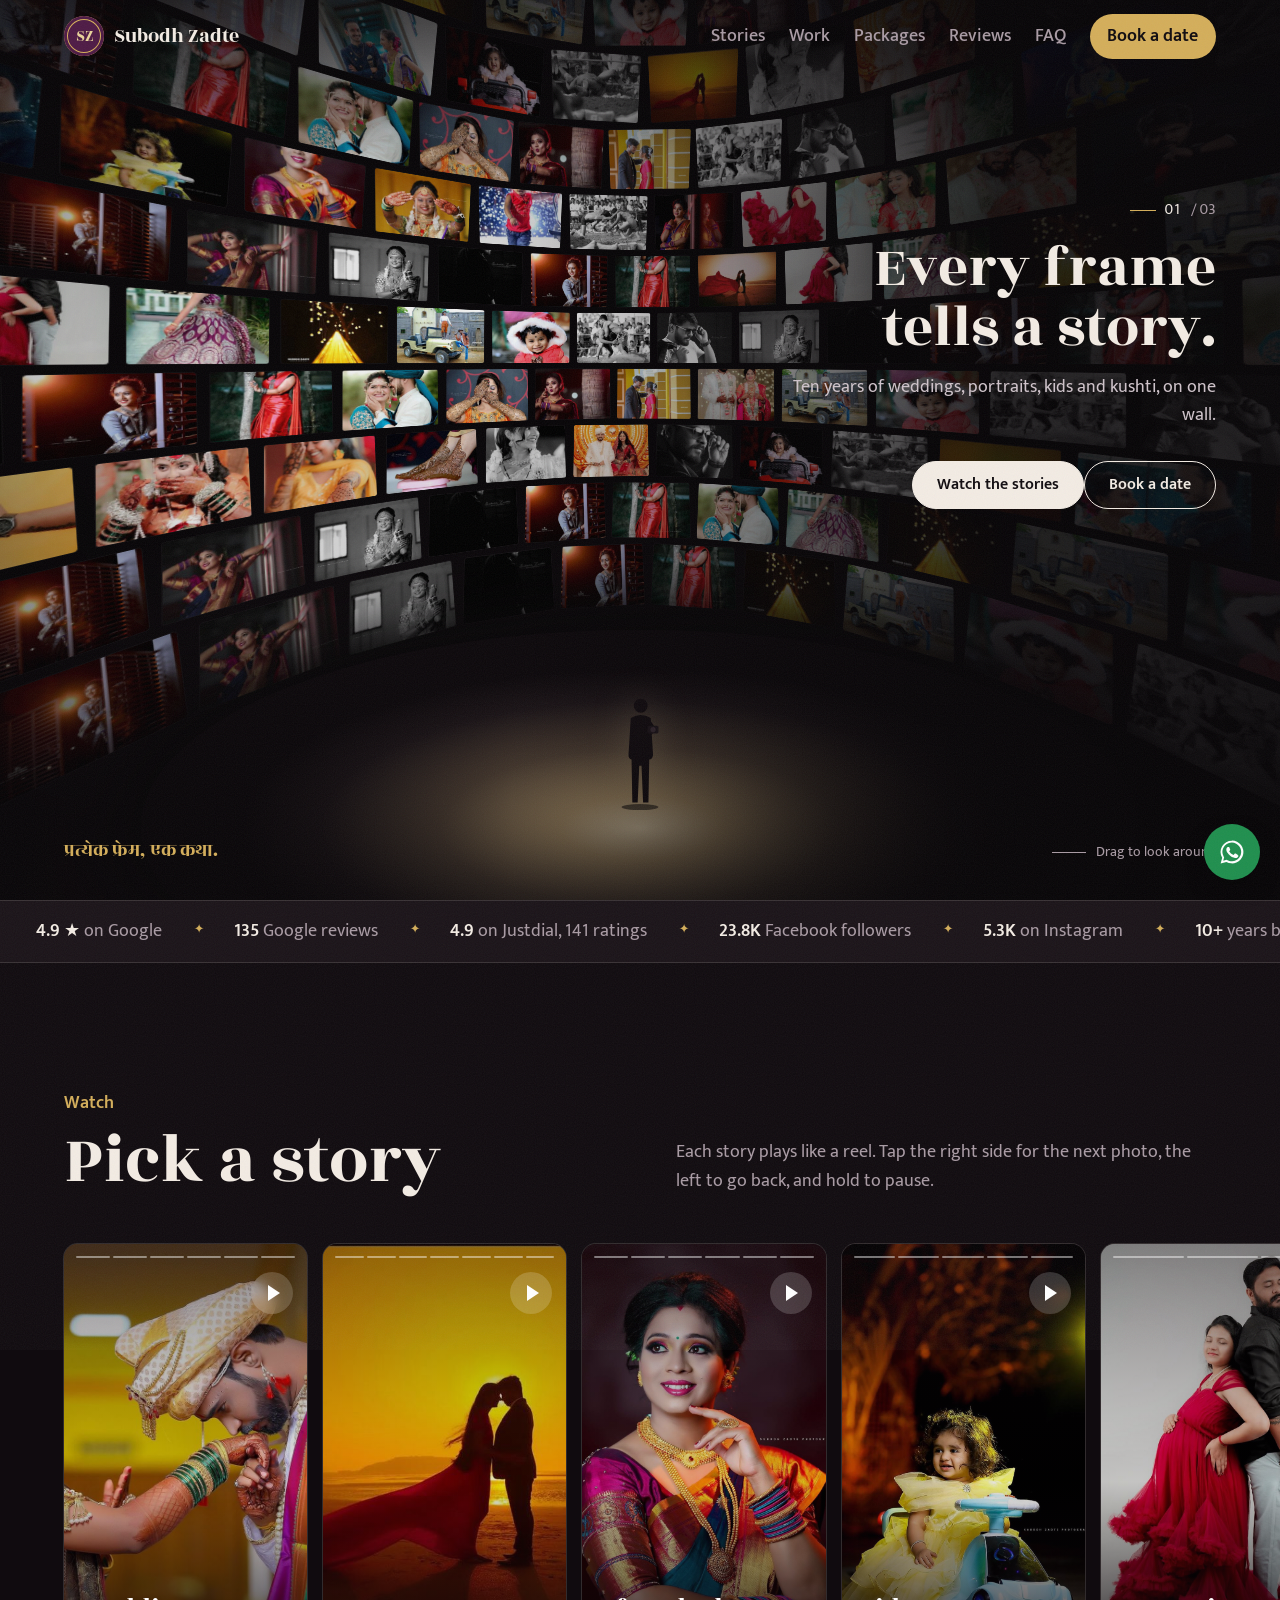
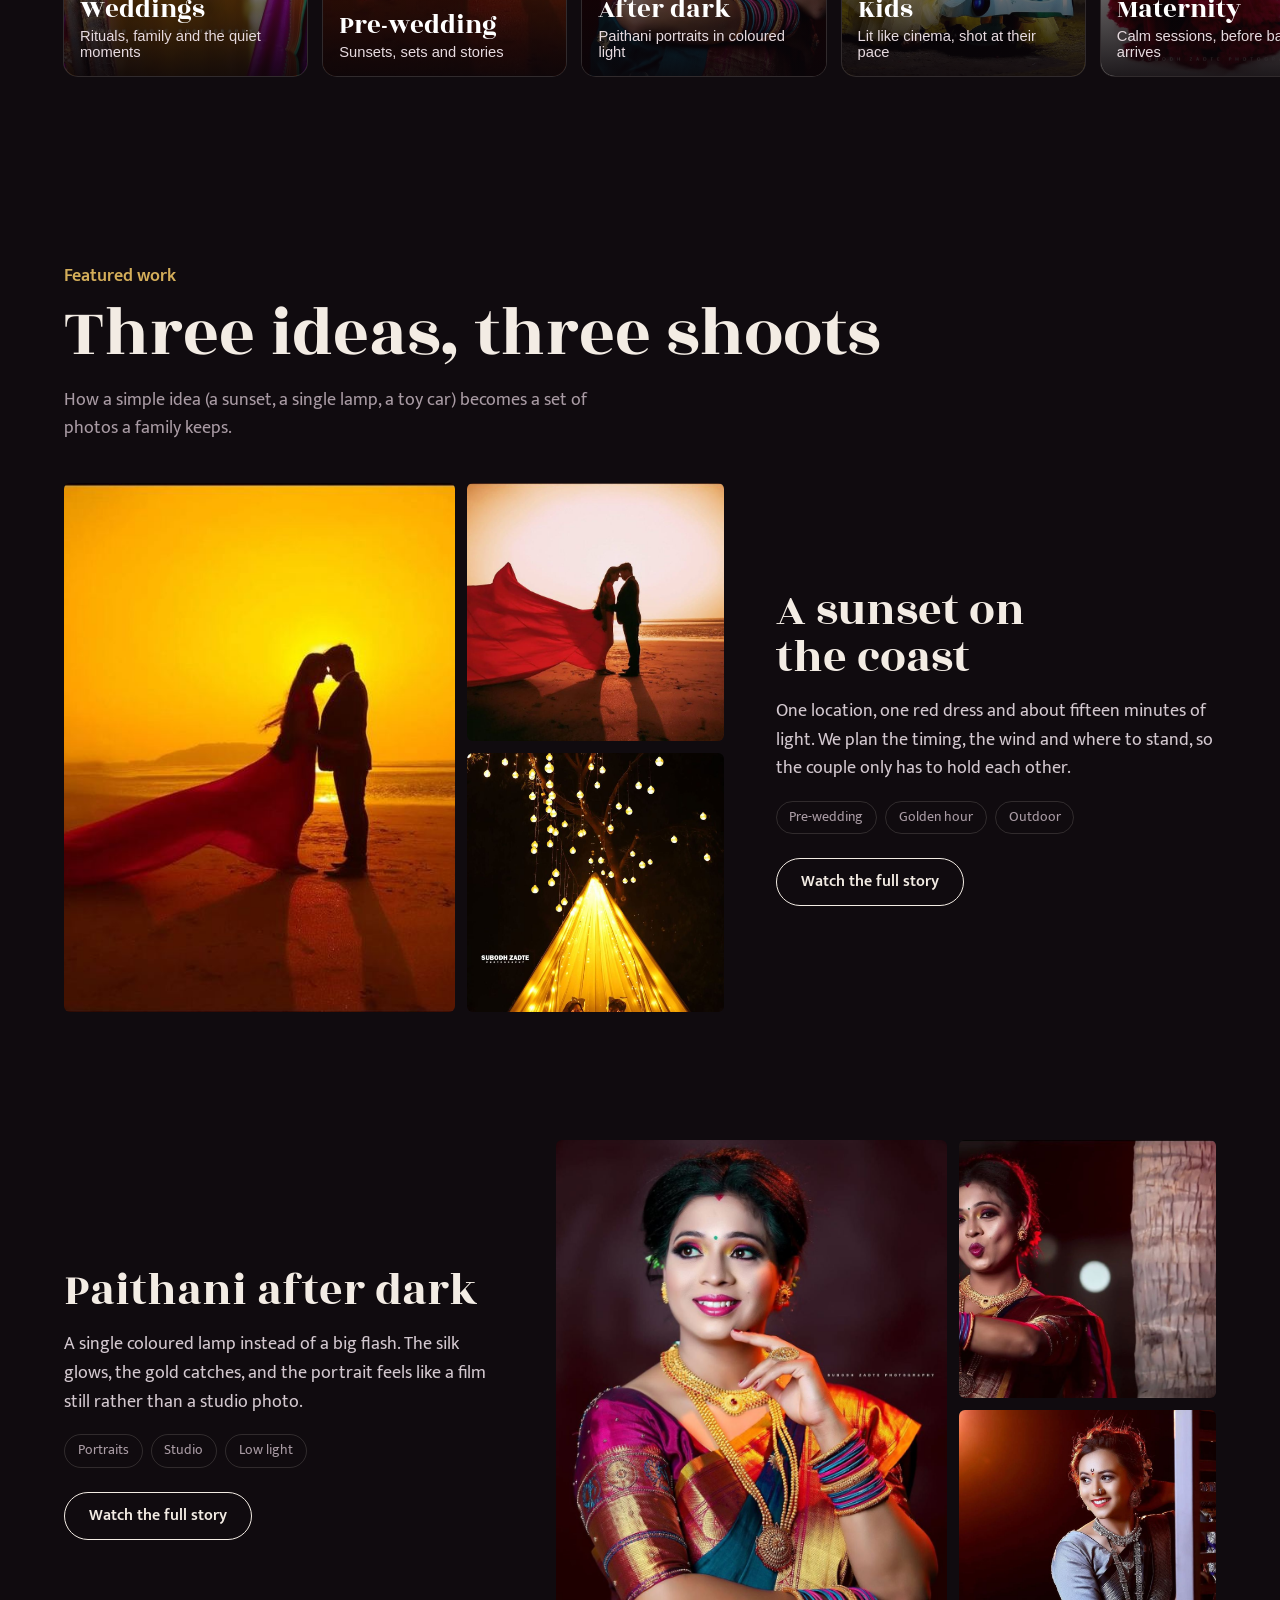
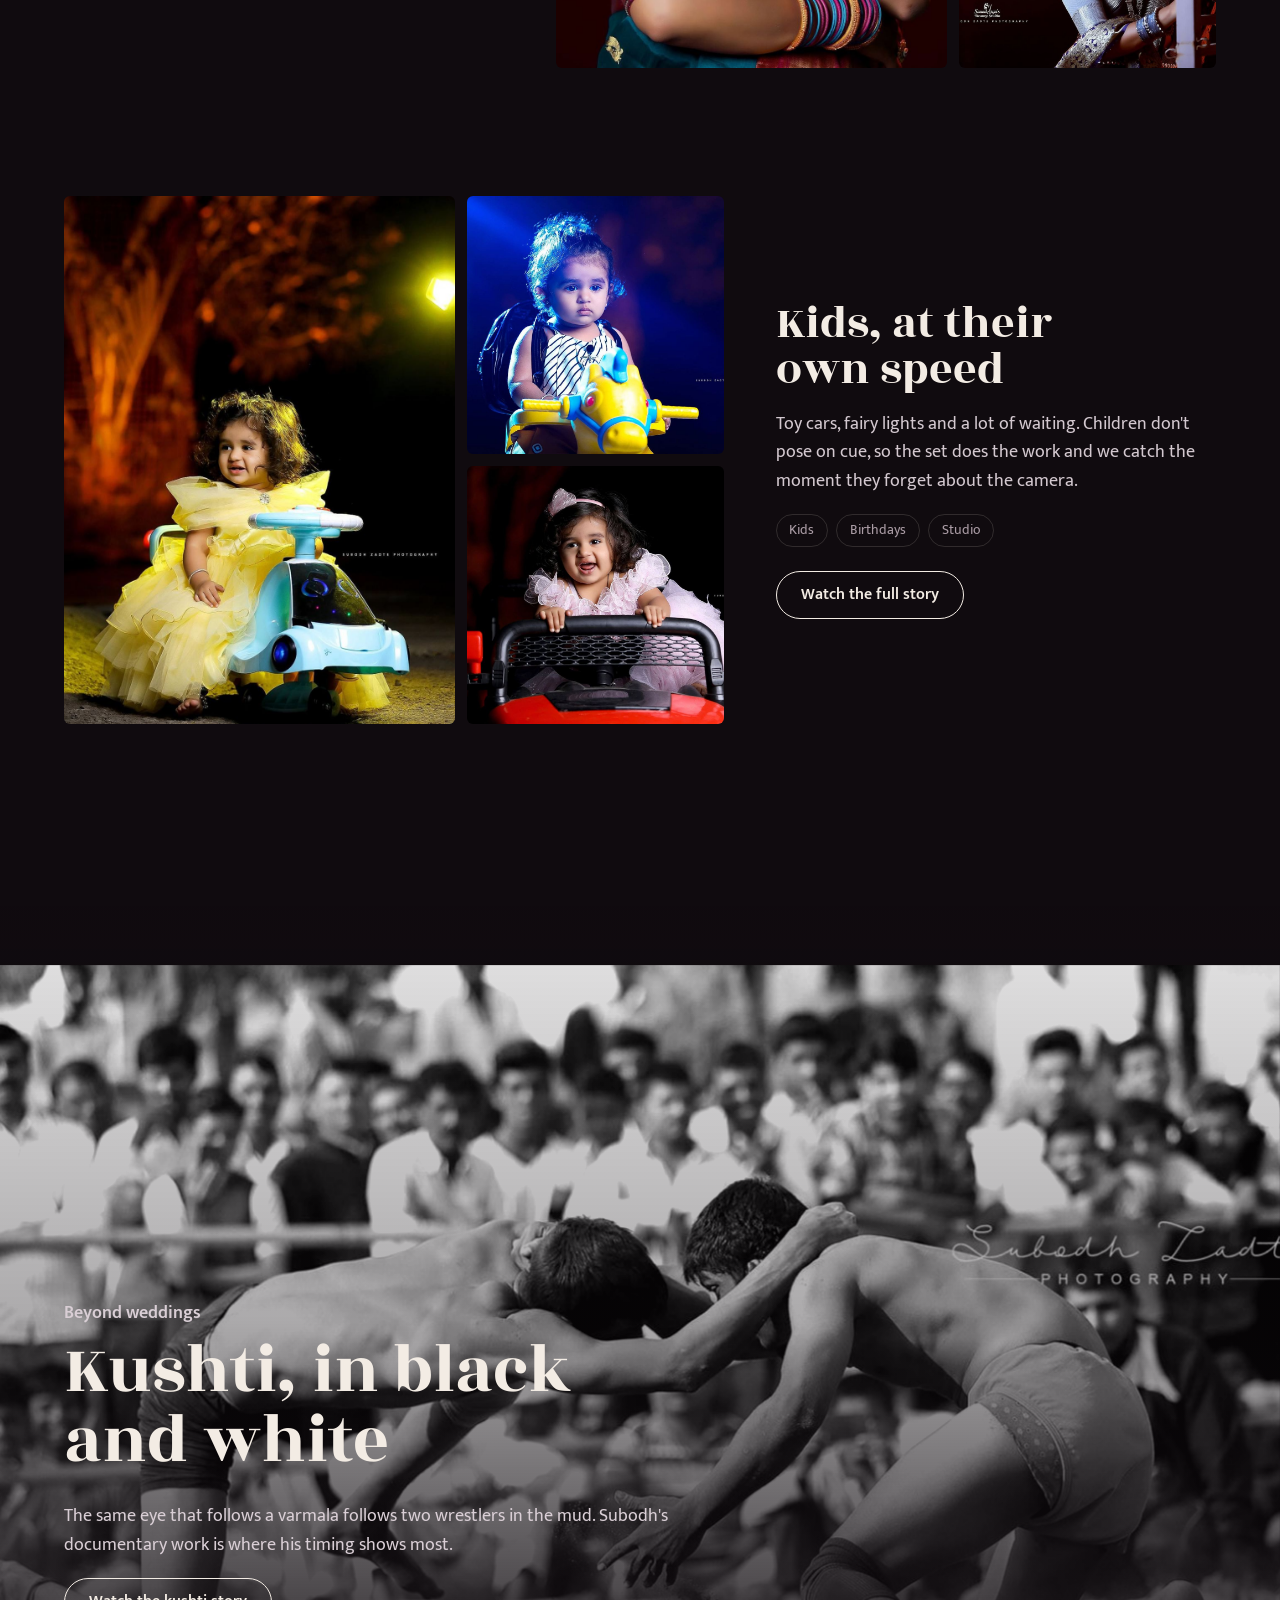
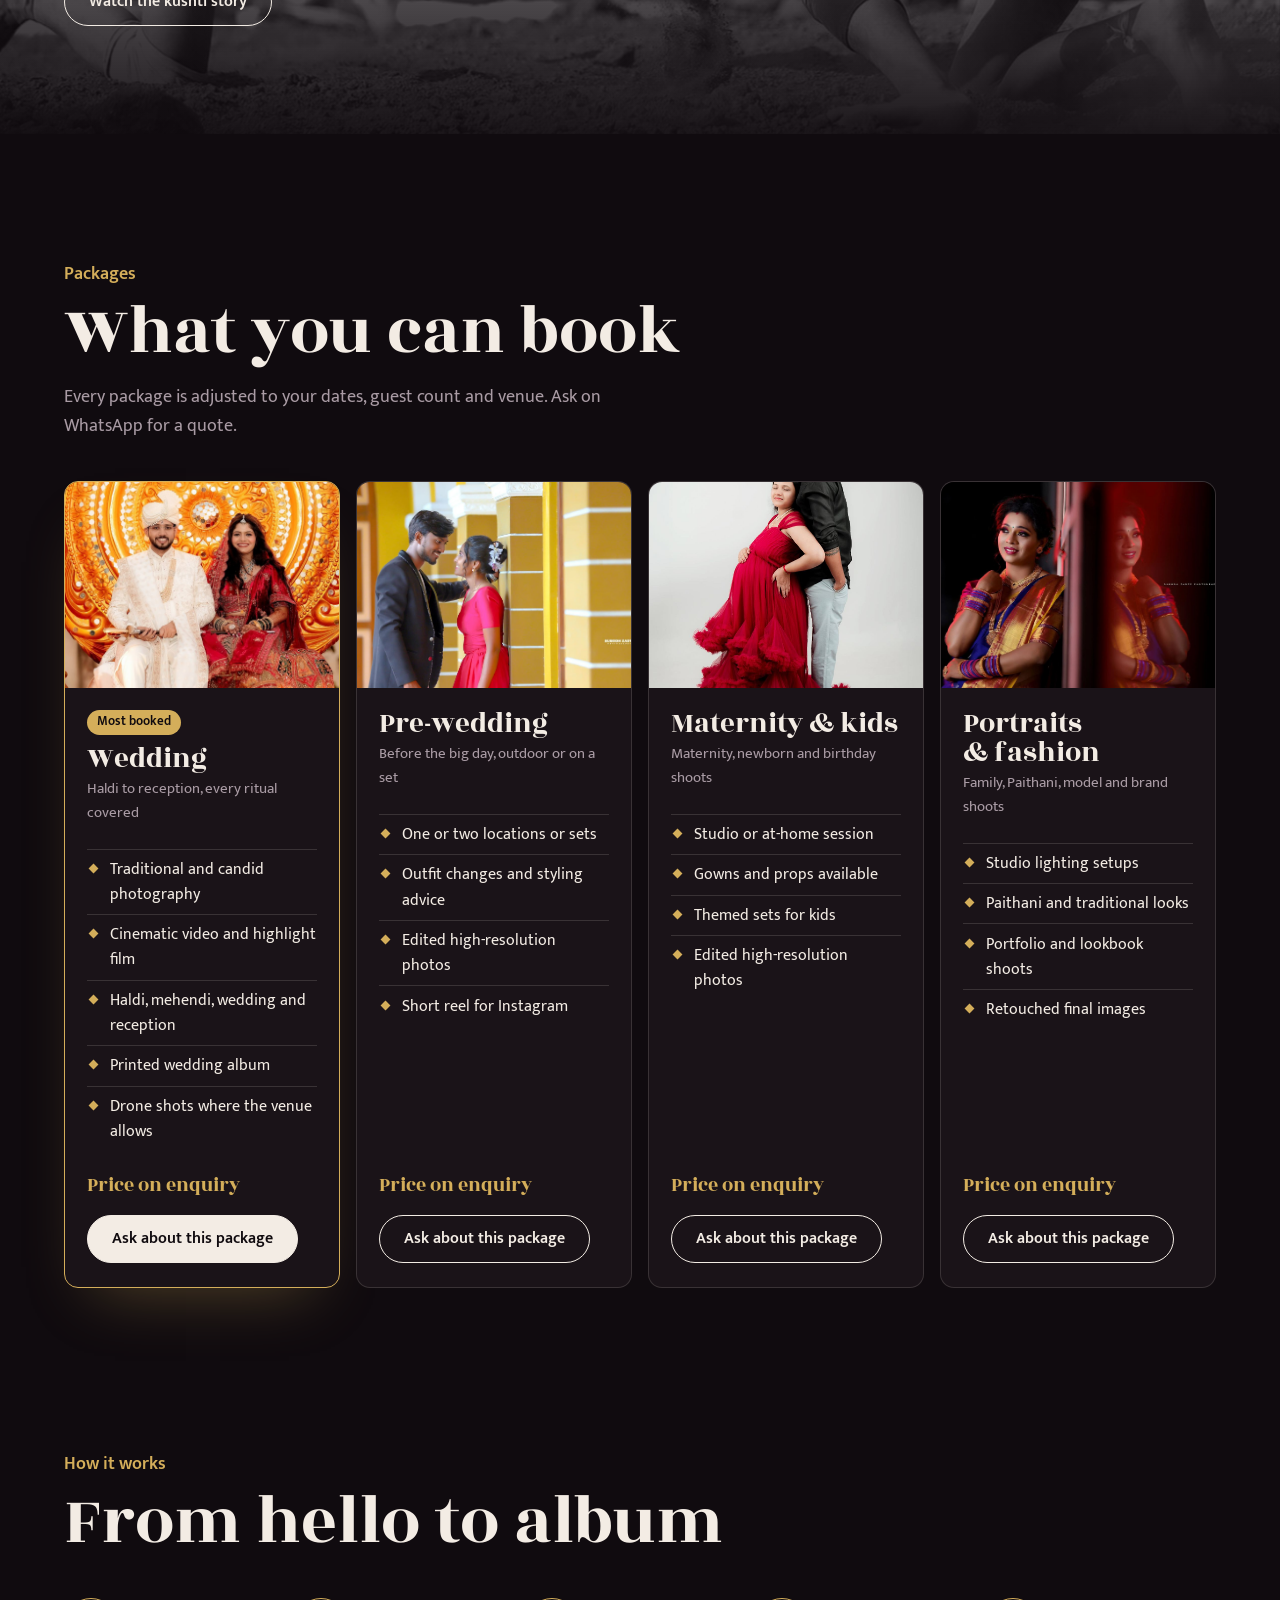
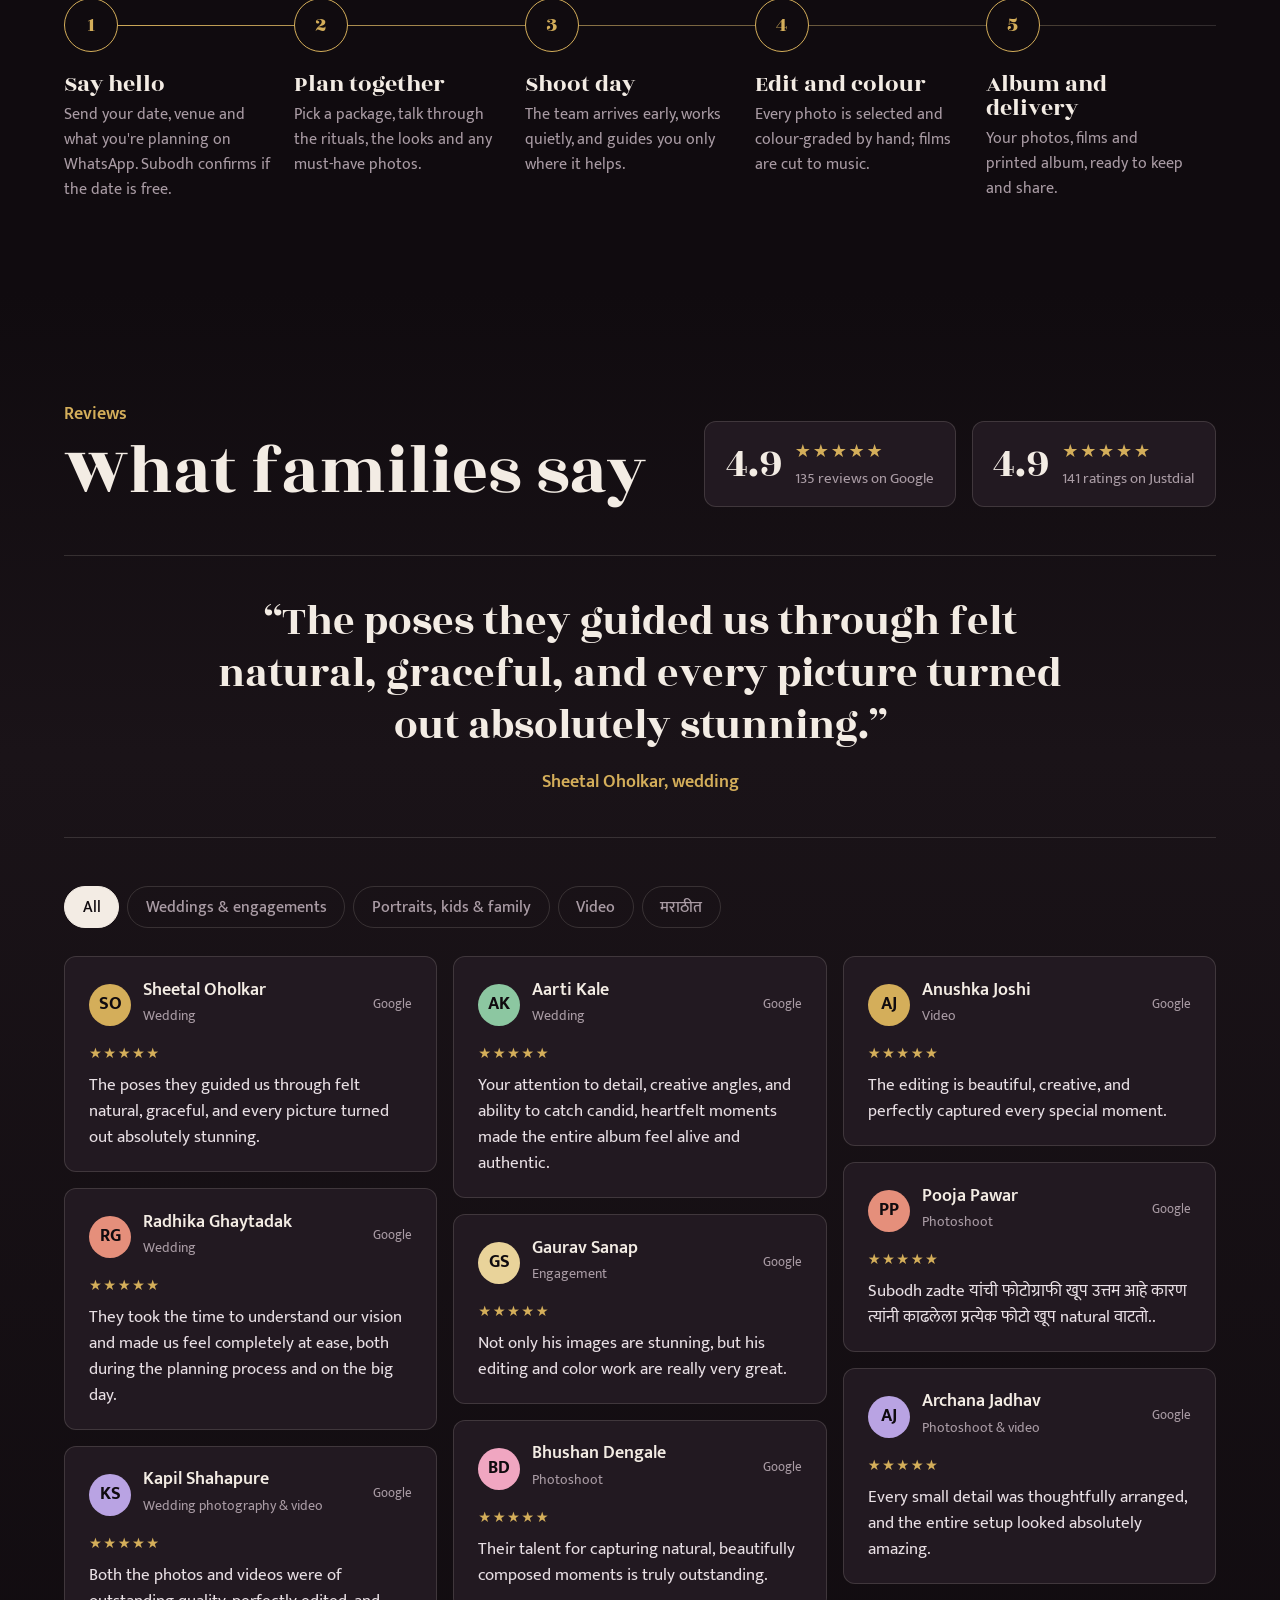
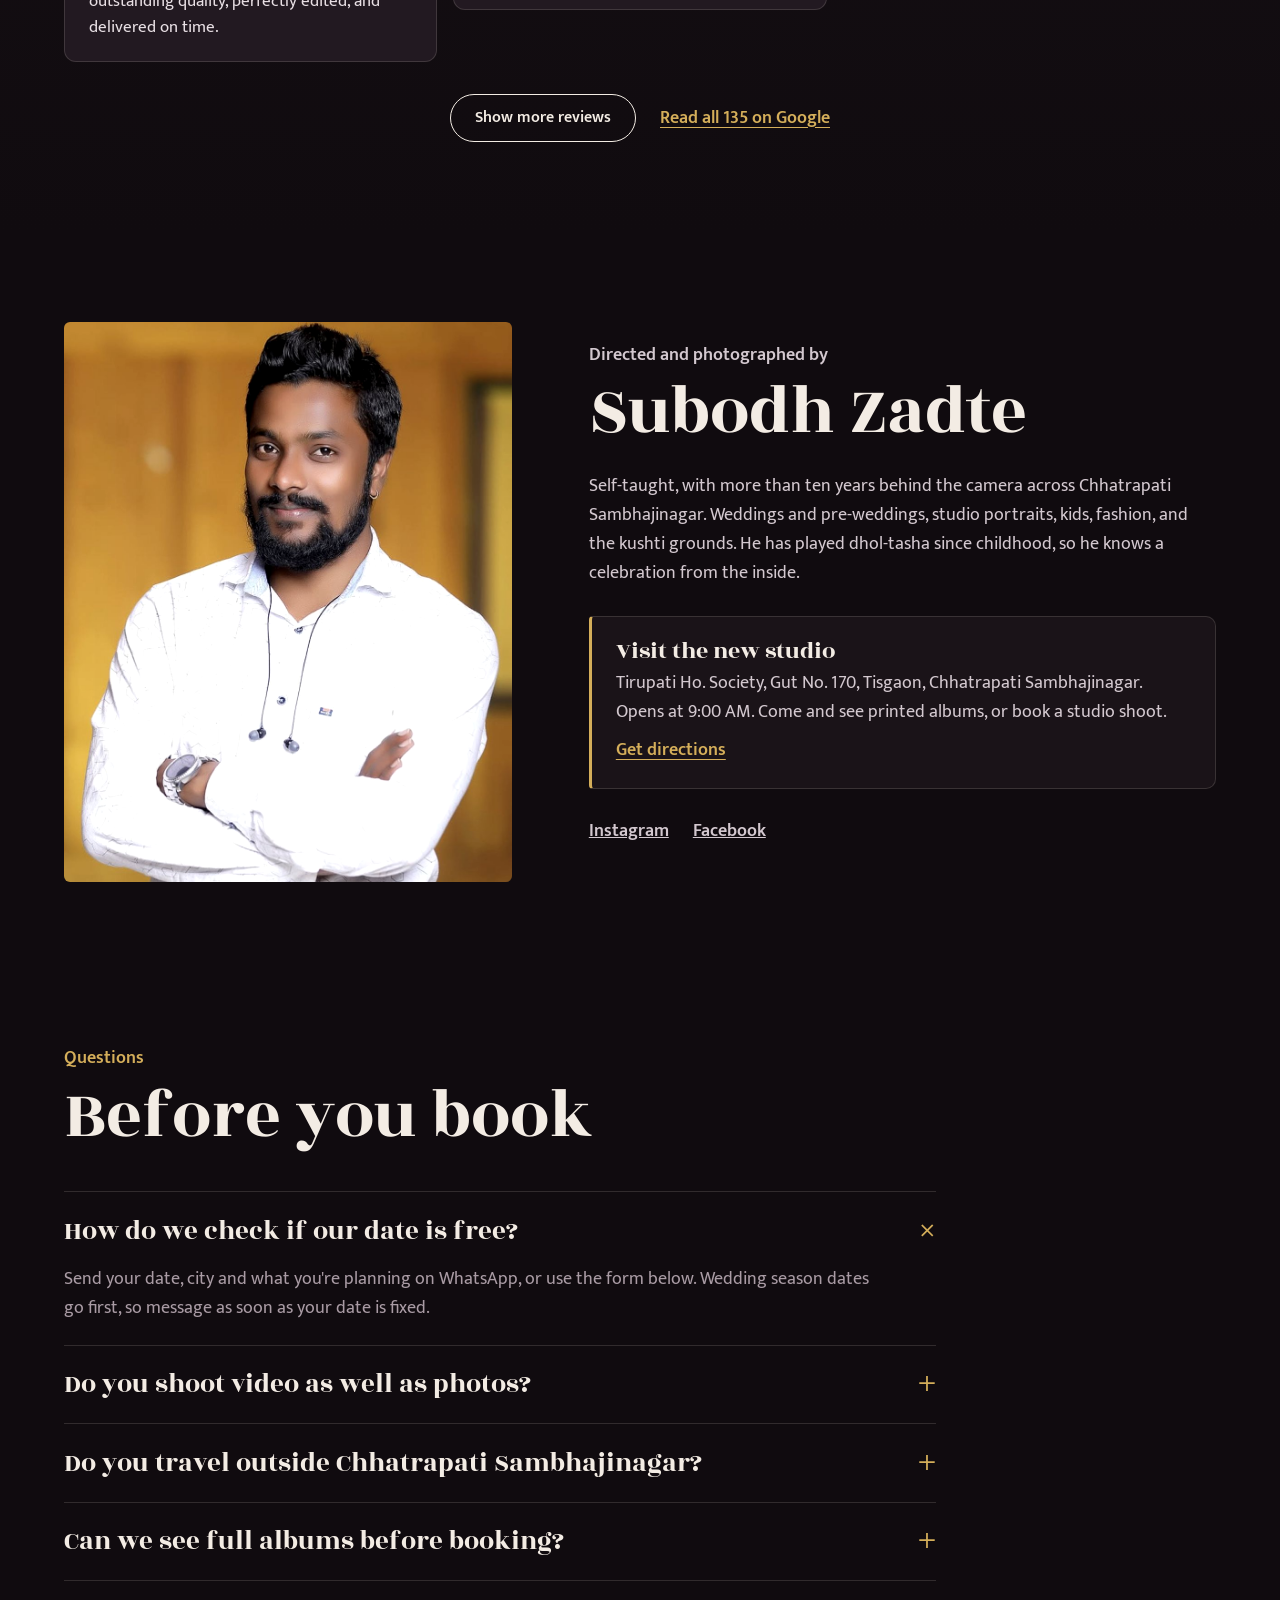
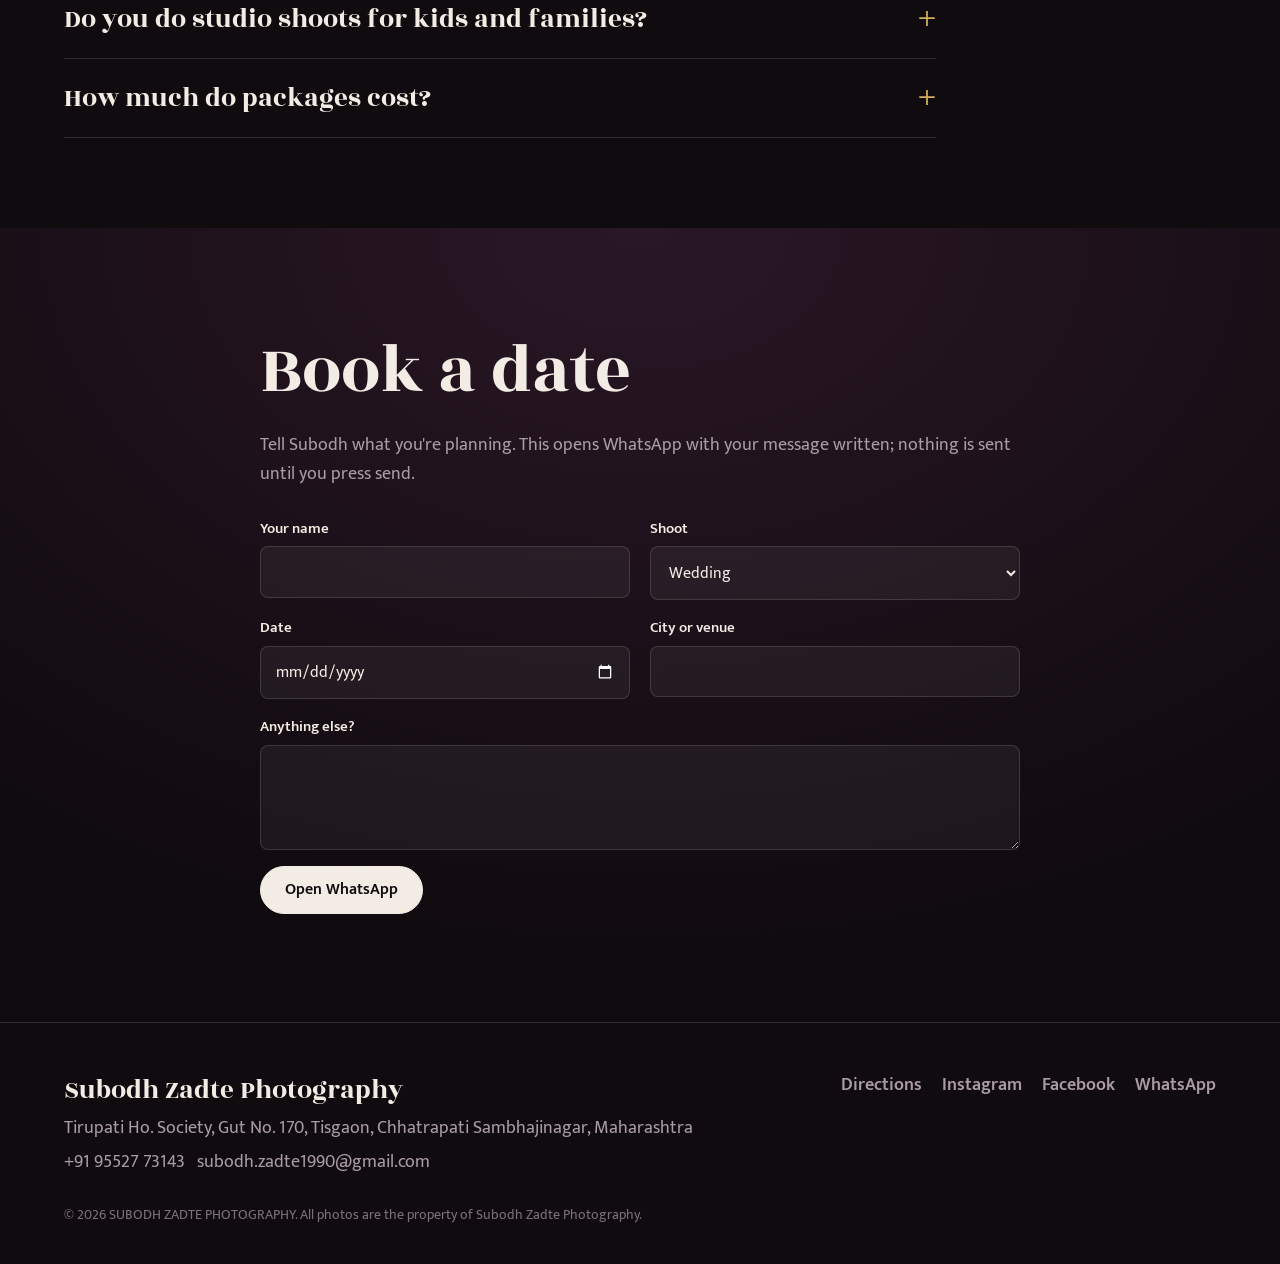
==== commit e09cc675: "hero section updated" ====
--- a/index.html
+++ b/index.html
@@ -31,19 +31,42 @@
   </header>
 
   <main id="top">
-    <!-- 1. HERO: letterboxed film -->
-    <section class="film" aria-label="Featured photographs">
-      <div class="bar-top" aria-hidden="true"><span></span><span class="tc" id="tc">00:00:00:00</span></div>
-      <div class="screen">
-        <div class="shots" id="shots"></div>
-        <div class="title">
-          <p class="mr" lang="mr">प्रत्येक फ्रेम, एक कथा.</p>
-          <h1>Every frame <em>tells a story</em></h1>
-          <p class="sub">Weddings, portraits, kids and documentary work from Chhatrapati Sambhajinagar, shot like cinema.</p>
-          <div class="actions"><a class="btn" href="#stories">Watch the stories</a><a class="btn ghost" href="#book">Book a date</a></div>
-        </div>
-      </div>
-      <div class="bar-bottom" aria-hidden="true"><span>Now showing: <b id="nowShowing">Pre-wedding</b></span><span id="reelNo">Frame 1 of 5</span></div>
+    <!-- 1. HERO: a room lined with photographs -->
+    <section class="room" id="room" aria-label="A wall of Subodh Zadte's photographs">
+      <div class="room-scene" id="roomScene">
+        <div class="room-wall" id="roomWall"></div>
+      </div>
+      <div class="room-floor" aria-hidden="true"></div>
+      <svg class="room-figure" viewBox="0 0 60 150" aria-hidden="true">
+        <ellipse cx="30" cy="146" rx="24" ry="4" fill="#000" opacity=".55"/>
+        <circle cx="31" cy="14" r="9" fill="#120c10"/>
+        <path d="M18 30 Q31 22 44 30 L47 78 Q46 84 42 84 L41 140 L34 140 L32 92 L29 92 L27 140 L20 140 L19 84 Q15 83 15 78 Z" fill="#120c10"/>
+        <path d="M44 34 L52 46 L44 52 Z" fill="#120c10"/>
+        <rect x="40" y="40" width="14" height="10" rx="2" fill="#1d151b"/>
+        <circle cx="47" cy="45" r="3.4" fill="#3a2c35"/>
+      </svg>
+      <div class="room-shade" aria-hidden="true"></div>
+
+      <div class="room-copy">
+        <p class="room-count"><span class="dash" aria-hidden="true"></span><span id="roomNo">01</span> / 03</p>
+        <div class="room-lines" aria-live="polite">
+          <div class="room-line on">
+            <h1>Every frame tells a story.</h1>
+            <p>Ten years of weddings, portraits, kids and kushti, on one wall.</p>
+          </div>
+          <div class="room-line">
+            <p class="h">Lift a frame off the wall.</p>
+            <p>Tap any photo to see it full size. Drag to turn the room.</p>
+          </div>
+          <div class="room-line">
+            <p class="h">Your story goes up next.</p>
+            <p>Check your date with Subodh on WhatsApp.</p>
+          </div>
+        </div>
+        <div class="actions"><a class="btn" href="#stories">Watch the stories</a><a class="btn ghost" href="#book">Book a date</a></div>
+      </div>
+      <p class="room-mr" lang="mr">प्रत्येक फ्रेम, एक कथा.</p>
+      <p class="room-hint" aria-hidden="true">Drag to look around</p>
     </section>
 
     <!-- 2. TICKER -->
--- a/css/gallery.css
+++ b/css/gallery.css
@@ -67,22 +67,47 @@
 .head h2 { margin: 0; }
 .head > p { color: var(--muted); max-width: 30em; margin: 0; }
 
-/* 1. Hero */
-.film { height: 100svh; min-height: 560px; display: grid; grid-template-rows: 11vh 1fr 11vh; background: #000; }
-.bar-top, .bar-bottom { display: flex; justify-content: space-between; align-items: center; padding: 0 var(--pad); font-size: .9rem; color: var(--muted); font-variant-numeric: tabular-nums; }
-.bar-top { align-items: flex-end; padding-bottom: .6rem; }
-.bar-bottom b { color: var(--ink); font-weight: 600; }
-.screen { position: relative; overflow: hidden; }
-.shots img { position: absolute; inset: 0; width: 100%; height: 100%; object-fit: cover; opacity: 0; transition: opacity 1.6s ease; }
-.shots img.on { opacity: 1; }
-@media (prefers-reduced-motion: no-preference) { .shots img.on { animation: push 7s ease-out both; } @keyframes push { from { transform: scale(1.1); } } }
-.screen::after { content: ""; position: absolute; inset: 0; background: linear-gradient(90deg, rgba(0,0,0,.72) 0%, rgba(0,0,0,.25) 55%, rgba(0,0,0,0) 80%), linear-gradient(0deg, rgba(0,0,0,.45), transparent 40%); }
-.title { position: absolute; z-index: 2; left: var(--pad); bottom: 8%; max-width: min(640px, 86vw); }
-.mr { font: clamp(1.1rem, 1.8vw, 1.4rem) var(--display); color: var(--gold); margin-bottom: .4rem; }
-.title h1 { font-size: clamp(3rem, 7.5vw, 6.4rem); line-height: .95; }
-.title h1 em { font-style: normal; display: block; color: var(--gold); }
-.sub { font-size: 1.15rem; color: #E2D8DE; max-width: 30em; }
-.actions { display: flex; flex-wrap: wrap; gap: .75rem; }
+/* 1. Hero: a dome of photographs around the viewer, spotlight on the floor */
+.room { position: relative; height: 100svh; min-height: 600px; overflow: hidden; background: radial-gradient(120% 80% at 50% 100%, #1a1217 0%, #070507 60%); user-select: none; }
+.room-scene { position: absolute; inset: 0; perspective: var(--persp, 800px); perspective-origin: 50% 40%; cursor: grab; touch-action: pan-y; }
+.room-scene.drag { cursor: grabbing; }
+.room-wall { position: absolute; left: 50%; top: 40%; width: 0; height: 0; transform-style: preserve-3d; }
+.tile {
+  position: absolute; left: calc(var(--tw) / -2); top: calc(var(--th) / -2); width: var(--tw); height: var(--th);
+  padding: 0; border: 0; border-radius: 3px; overflow: hidden; background: #1A1318; cursor: pointer;
+  backface-visibility: hidden; box-shadow: 0 0 0 1px rgba(255,255,255,.04); transition: transform .45s var(--ease);
+}
+.tile img { width: 100%; height: 100%; object-fit: cover; pointer-events: none; filter: brightness(var(--lit, .9)); transition: filter .3s; }
+.tile:hover img, .tile:focus-visible img { filter: brightness(1.15); }
+.tile:hover { --lift: 70px; z-index: 2; box-shadow: 0 20px 40px rgba(0,0,0,.6), 0 0 0 2px var(--gold); }
+.tile.off { visibility: hidden; }
+.room-floor {
+  position: absolute; left: 50%; bottom: -14vh; width: min(1100px, 78vw); height: 44vh; transform: translateX(-50%); pointer-events: none; border-radius: 50%;
+  background: radial-gradient(50% 50% at 50% 50%, #E6D3AE 0%, #A88E66 16%, #4E3F33 40%, #1A1316 64%, #0C080B 80%);
+  box-shadow: 0 -10px 60px 30px rgba(7, 5, 7, .9);
+}
+.room-figure { position: absolute; left: 50%; bottom: 10vh; width: clamp(34px, 3.6vw, 52px); transform: translateX(-50%); pointer-events: none; filter: drop-shadow(0 0 18px rgba(255, 230, 180, .25)); }
+.room-shade { position: absolute; inset: 0; pointer-events: none; background:
+  radial-gradient(70% 60% at 50% 45%, transparent 55%, rgba(7, 5, 7, .7) 100%),
+  linear-gradient(90deg, rgba(7,5,7,0) 40%, rgba(7,5,7,.88) 78%),
+  linear-gradient(180deg, rgba(7,5,7,.55) 0%, transparent 18%); }
+.room-copy { position: absolute; z-index: 3; right: var(--pad); top: 22vh; width: min(460px, 86vw); text-align: right; }
+.room-count { display: flex; justify-content: flex-end; align-items: center; gap: .6rem; color: var(--muted); font-size: .95rem; font-variant-numeric: tabular-nums; margin-bottom: 1rem; }
+.room-count .dash { width: 26px; height: 1px; background: var(--gold); }
+.room-count span#roomNo { color: var(--ink); }
+.room-lines { display: grid; }
+.room-line { grid-area: 1 / 1; opacity: 0; transform: translateY(10px); transition: opacity .7s ease, transform .7s var(--ease); pointer-events: none; }
+.room-line.on { opacity: 1; transform: none; pointer-events: auto; }
+.room-line h1, .room-line .h { font: clamp(2.4rem, 4.6vw, 4.2rem)/1.02 var(--display); margin: 0 0 .9rem; color: var(--ink); text-wrap: balance; }
+.room-line p:not(.h) { color: #CFC3CA; font-size: 1.1rem; margin: 0; }
+.room-copy .actions { justify-content: flex-end; margin-top: 2rem; }
+.room-mr { position: absolute; z-index: 3; left: var(--pad); bottom: 4vh; margin: 0; font: 1.2rem var(--display); color: var(--gold); }
+.room-hint { position: absolute; z-index: 3; right: var(--pad); bottom: 4vh; margin: 0; font-size: .9rem; color: var(--muted); display: flex; align-items: center; gap: .6rem; }
+.room-hint::before { content: ""; width: 34px; height: 1px; background: var(--muted); }
+@media (prefers-reduced-motion: no-preference) {
+  .room-scene { animation: roomIn 2.2s var(--ease) both; }
+  @keyframes roomIn { from { opacity: 0; } }
+}
 
 /* 2. Ticker */
 .ticker { overflow: hidden; border-block: 1px solid var(--line); background: var(--panel); }
@@ -263,6 +288,15 @@
 .frame-view[open] { display: grid; }
 .frame-view img { max-width: 100%; max-height: 100%; object-fit: contain; }
 .frame-view .v-close { position: absolute; top: 14px; right: 14px; z-index: 2; }
+.frame-view.peek { background: rgba(7, 5, 7, .88); }
+.frame-view.peek img { max-width: 88vw; max-height: 84vh; border-radius: 6px; box-shadow: 0 40px 90px rgba(0,0,0,.7), 0 0 0 1px rgba(212,174,90,.35); }
+.frame-timer { display: none; position: absolute; left: 0; top: 0; height: 3px; width: 100%; background: var(--gold); transform-origin: left; }
+.frame-view.peek .frame-timer { display: block; animation: peekTime 3s linear both; }
+@keyframes peekTime { from { transform: scaleX(1); } to { transform: scaleX(0); } }
+@media (prefers-reduced-motion: no-preference) {
+  .frame-view.peek[open] img { animation: peekIn .45s var(--ease) both; }
+  @keyframes peekIn { from { opacity: 0; transform: scale(.82); } }
+}
 
 /* Narrow screens */
 @media (max-width: 1100px) {
@@ -274,10 +308,12 @@
 }
 @media (max-width: 860px) {
   .top nav a:not(.cta) { display: none; }
-  .film { grid-template-rows: 76px 1fr 52px; }
-  .bar-top { visibility: hidden; }
-  .title { bottom: 6%; }
-  .title .btn.ghost { display: none; }
+  .room-copy { left: var(--pad); right: var(--pad); width: auto; top: auto; bottom: 9vh; text-align: left; }
+  .room-count, .room-copy .actions { justify-content: flex-start; }
+  .room-shade { background: radial-gradient(80% 60% at 50% 35%, transparent 45%, rgba(7,5,7,.75) 100%), linear-gradient(0deg, rgba(7,5,7,.92) 0%, rgba(7,5,7,.55) 38%, transparent 62%), linear-gradient(180deg, rgba(7,5,7,.55) 0%, transparent 16%); }
+  .room-copy .btn.ghost, .room-hint, .room-mr { display: none; }
+  .room-figure { bottom: 44vh; }
+  .room-floor { width: 160vw; height: 24vh; bottom: 35vh; }
   .spread, .spread.alt { grid-template-columns: minmax(0, 1fr); }
   .spread.alt .sp-photos { order: 0; }
   .director { grid-template-columns: minmax(0, 1fr); }
